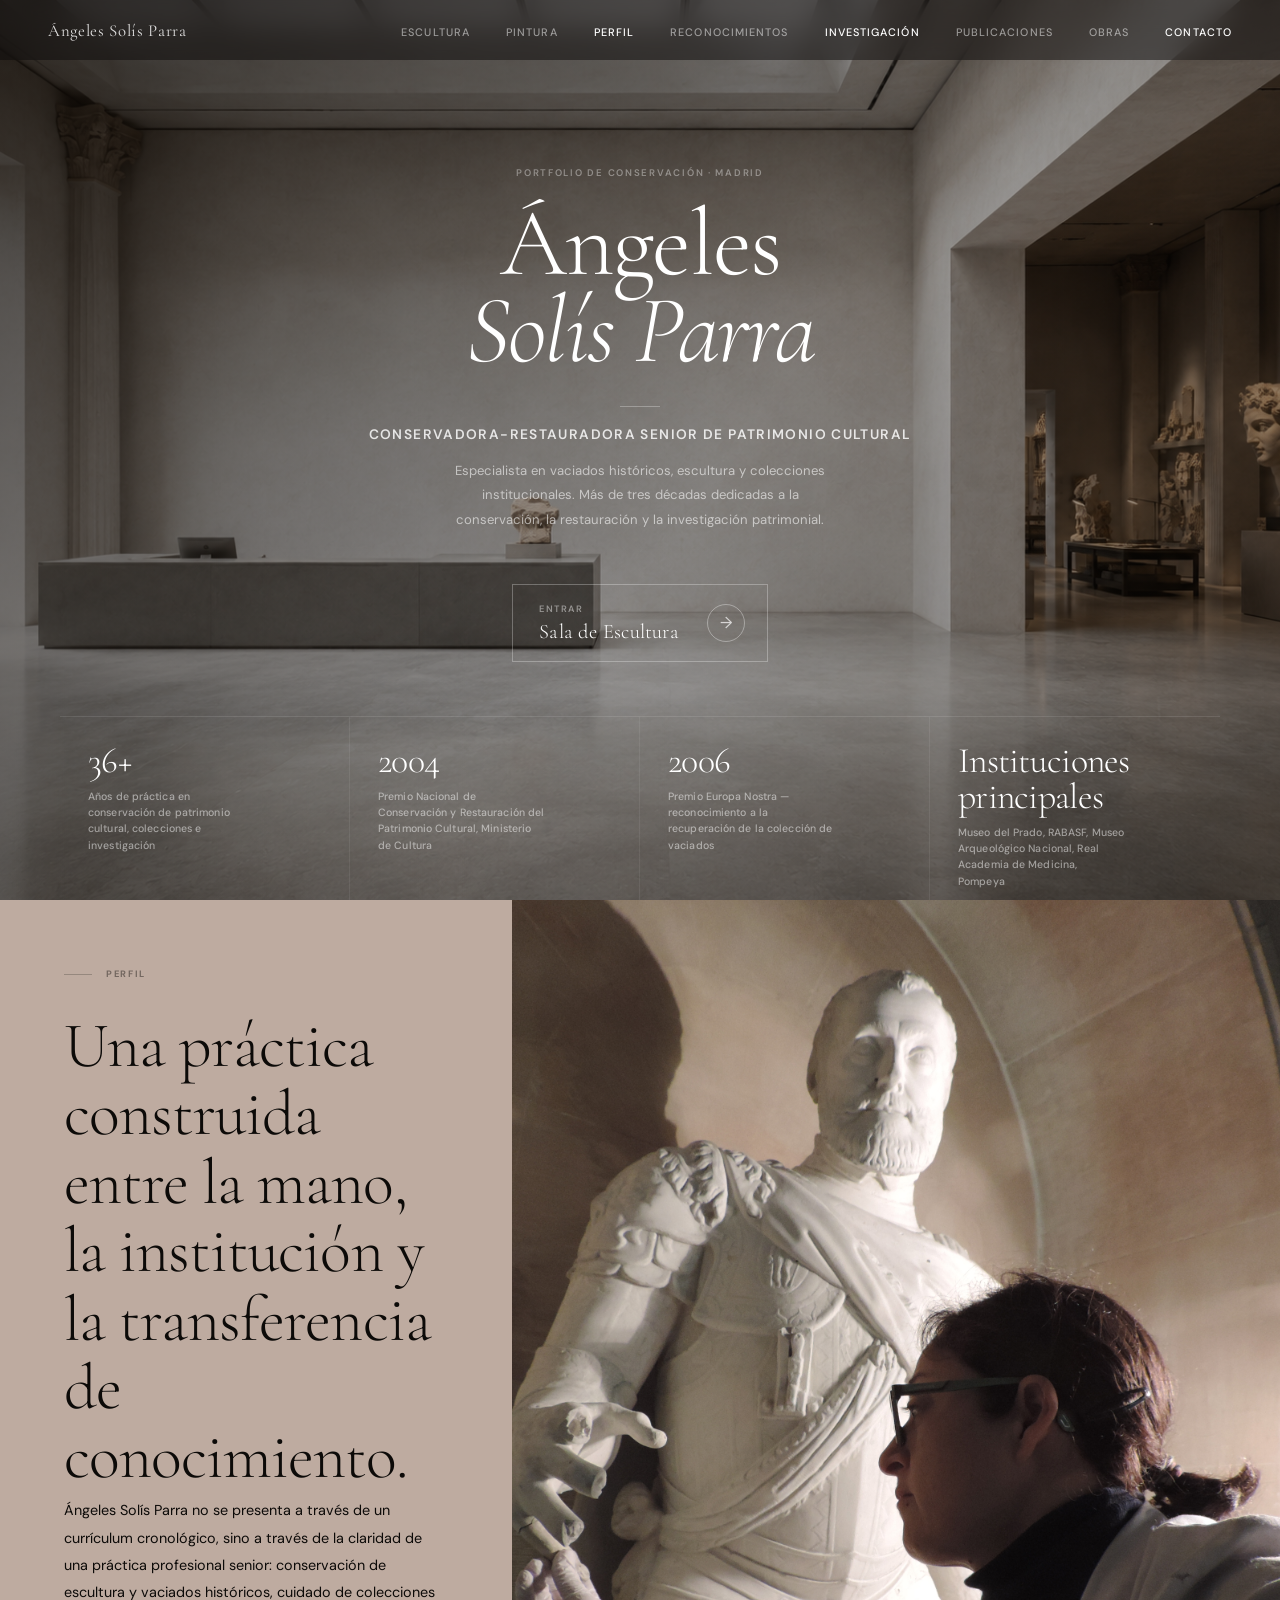
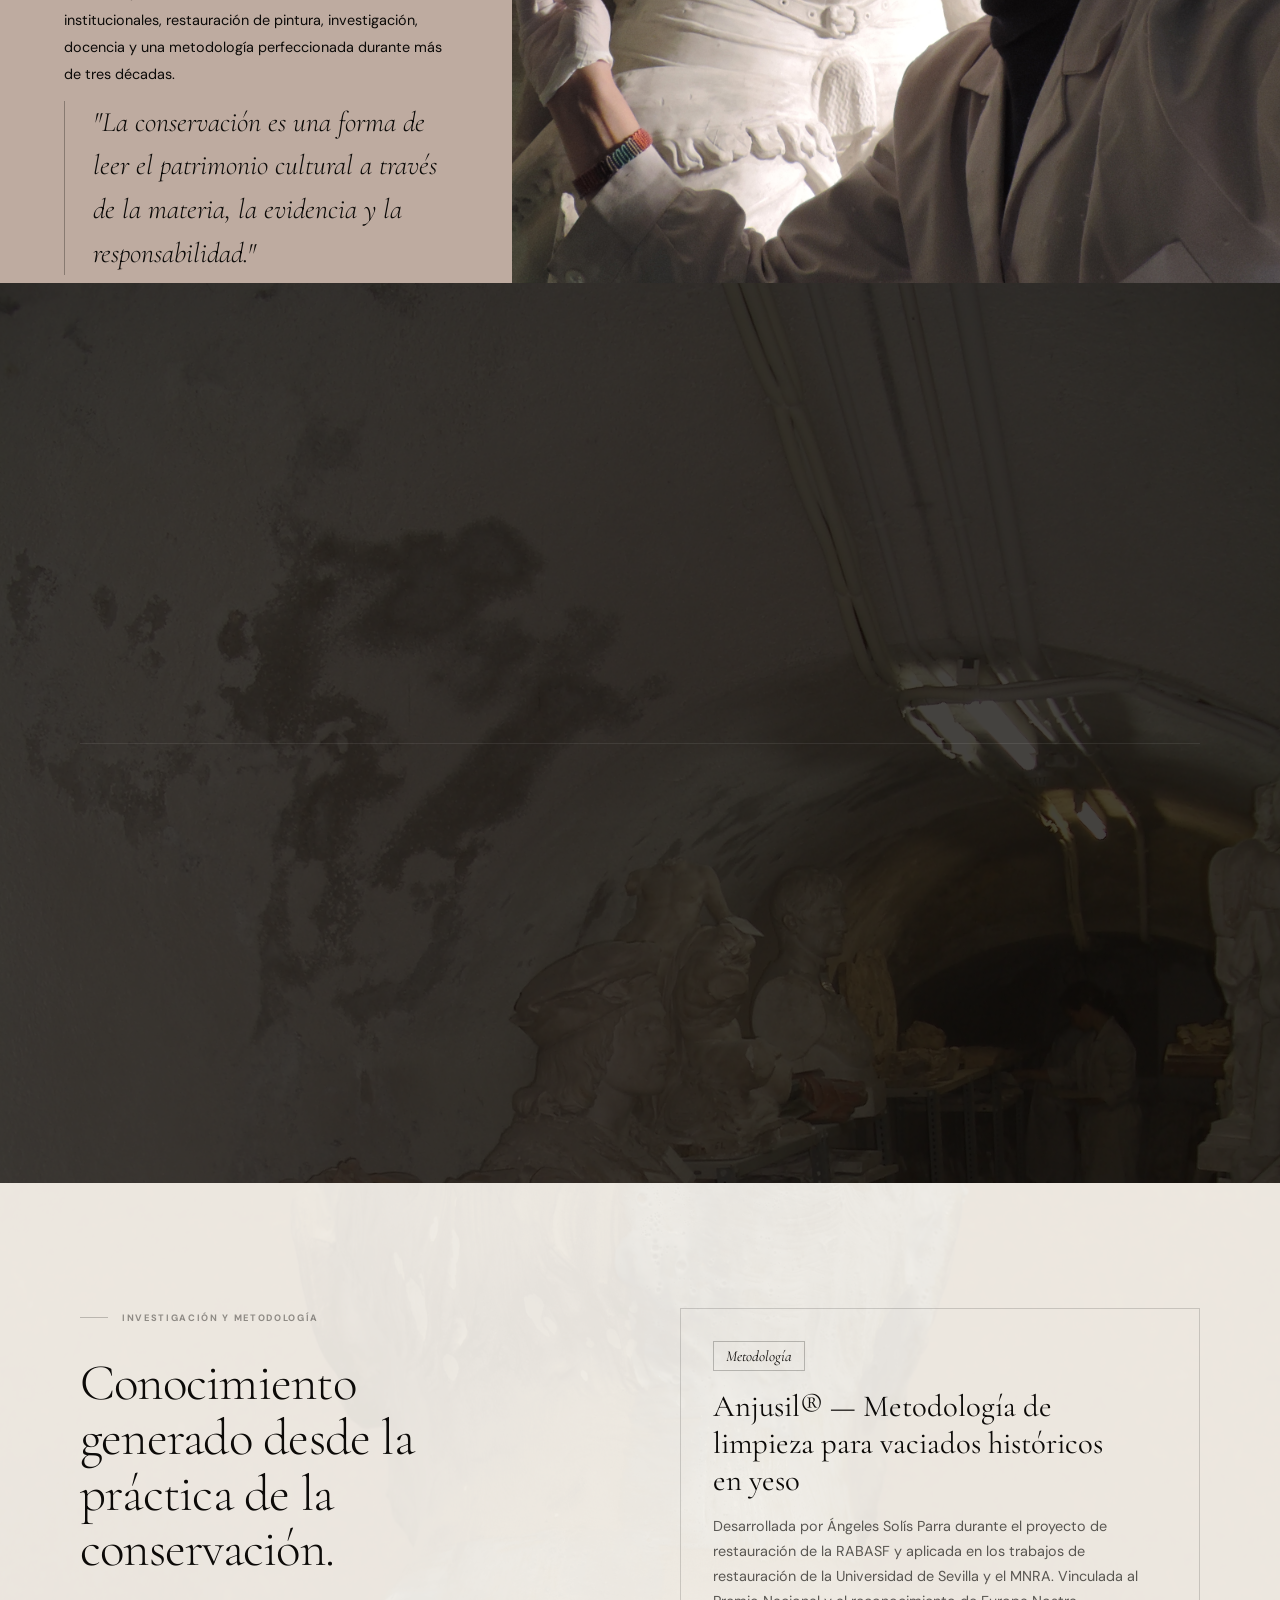
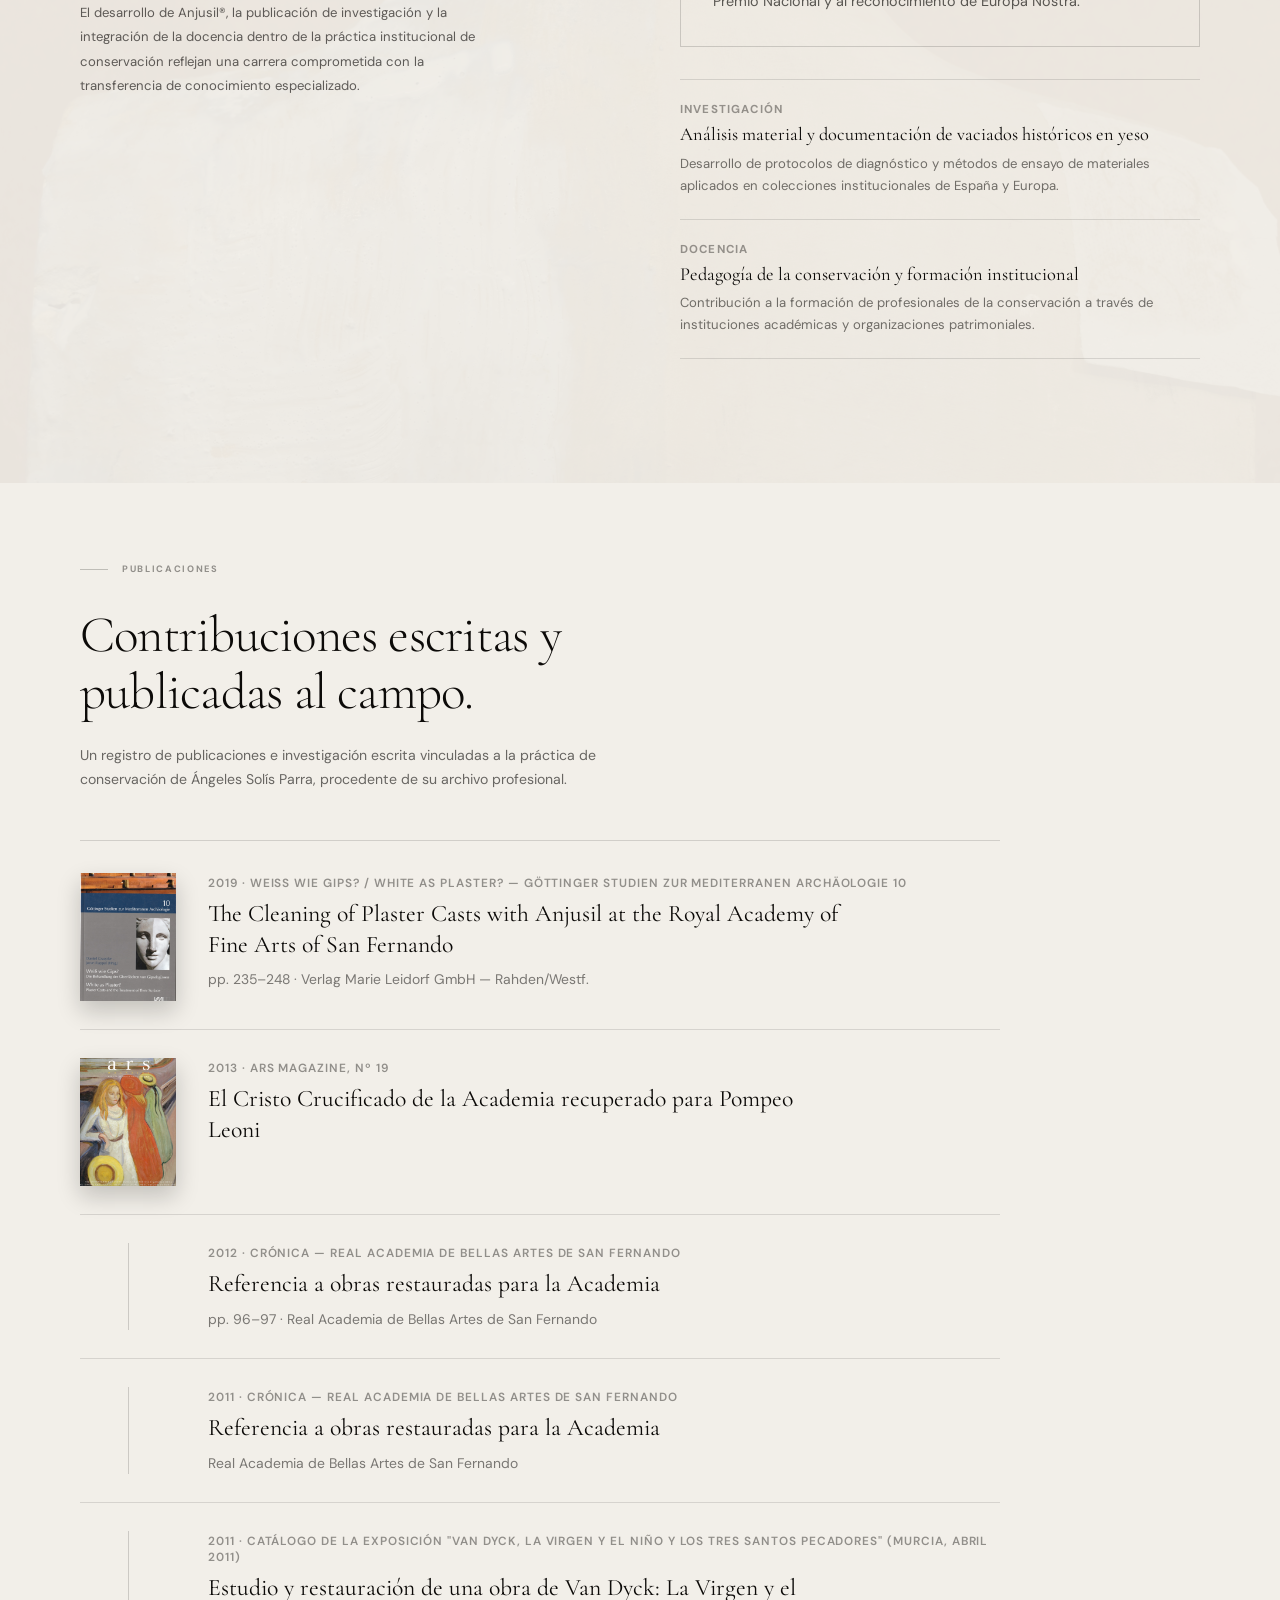
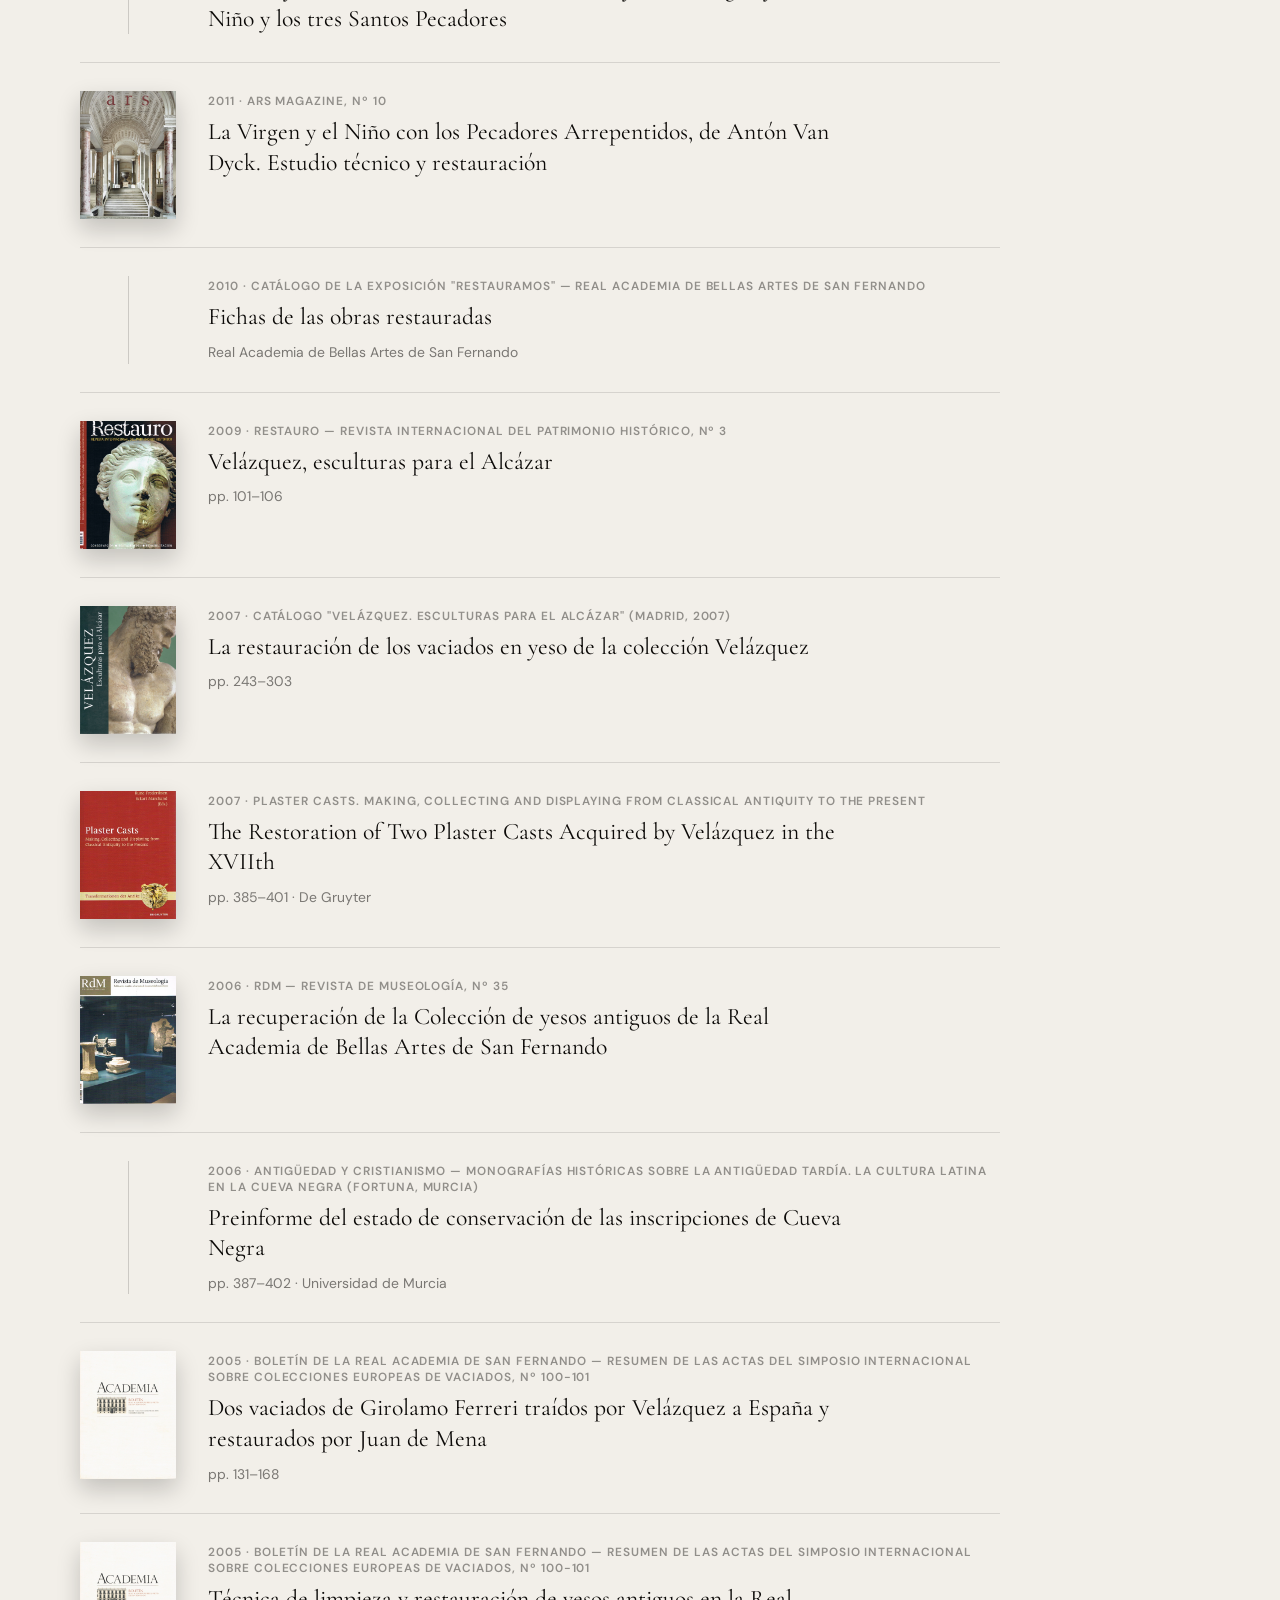
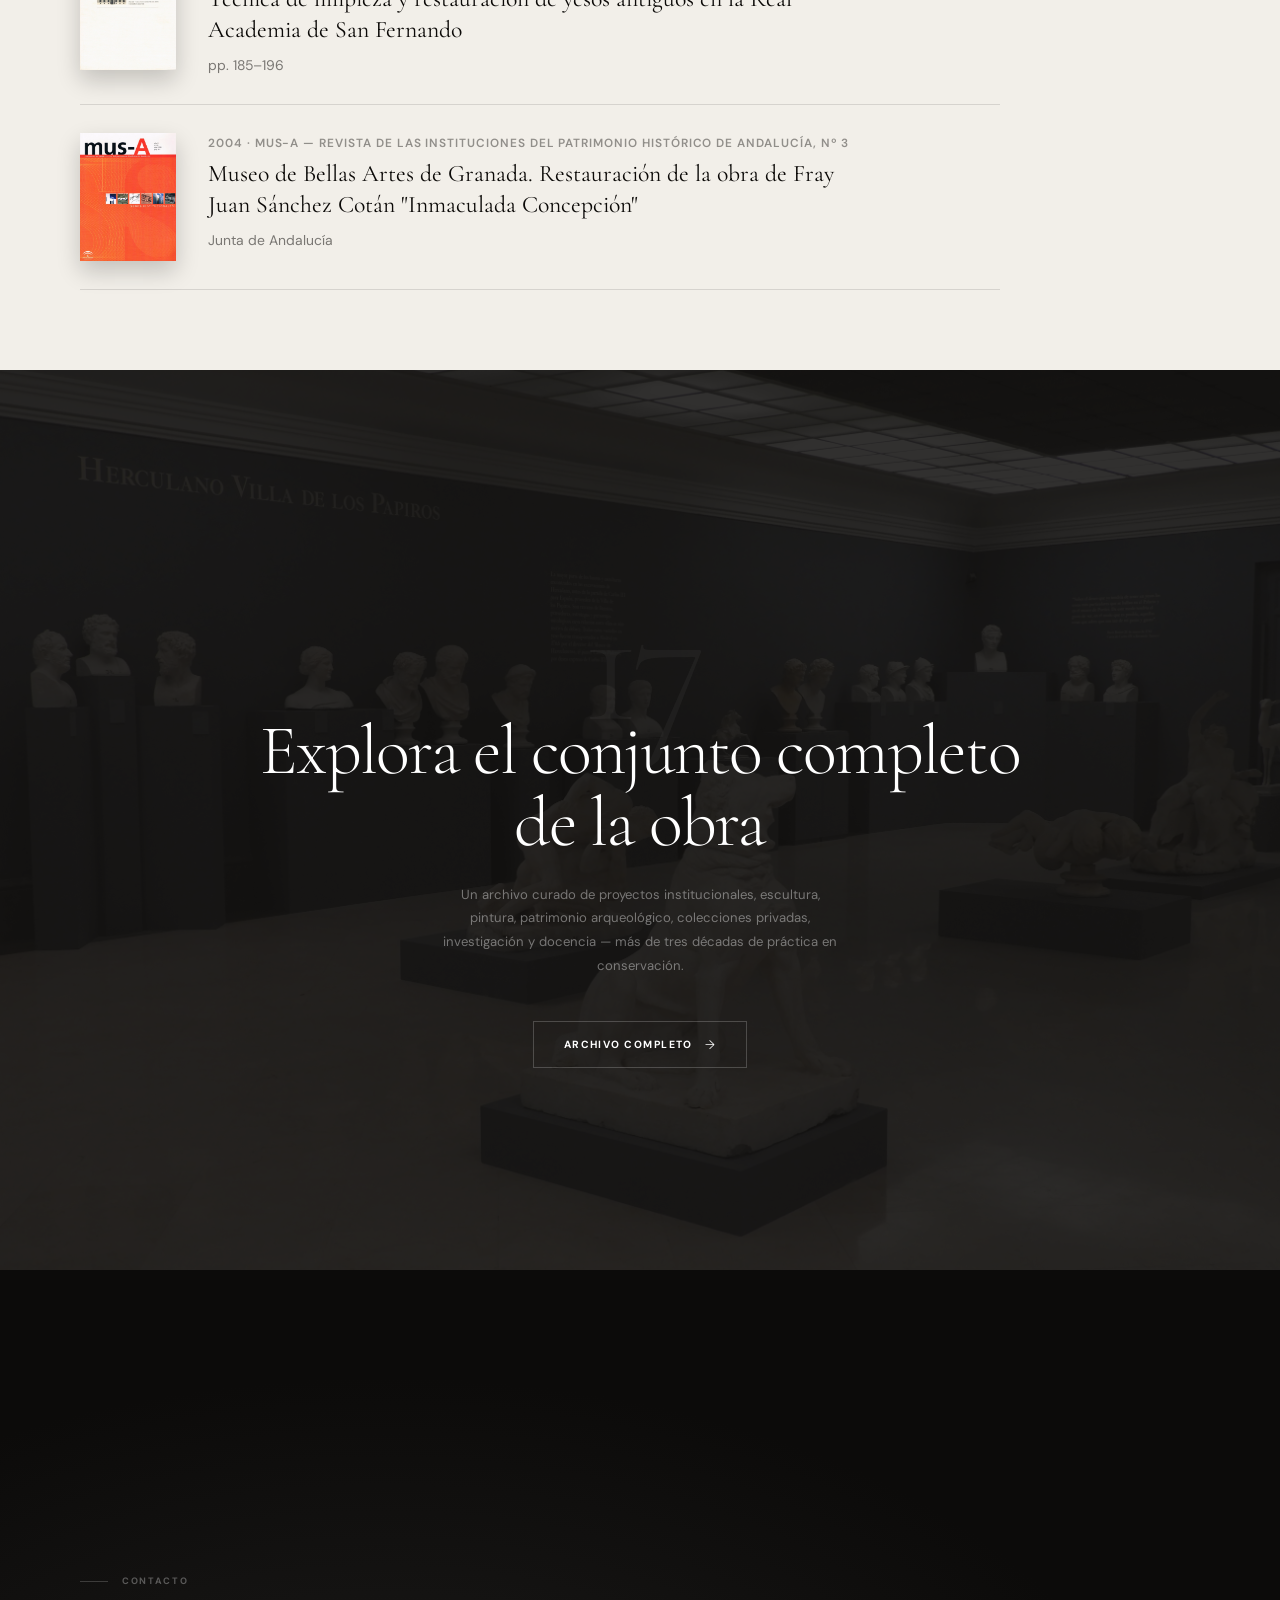
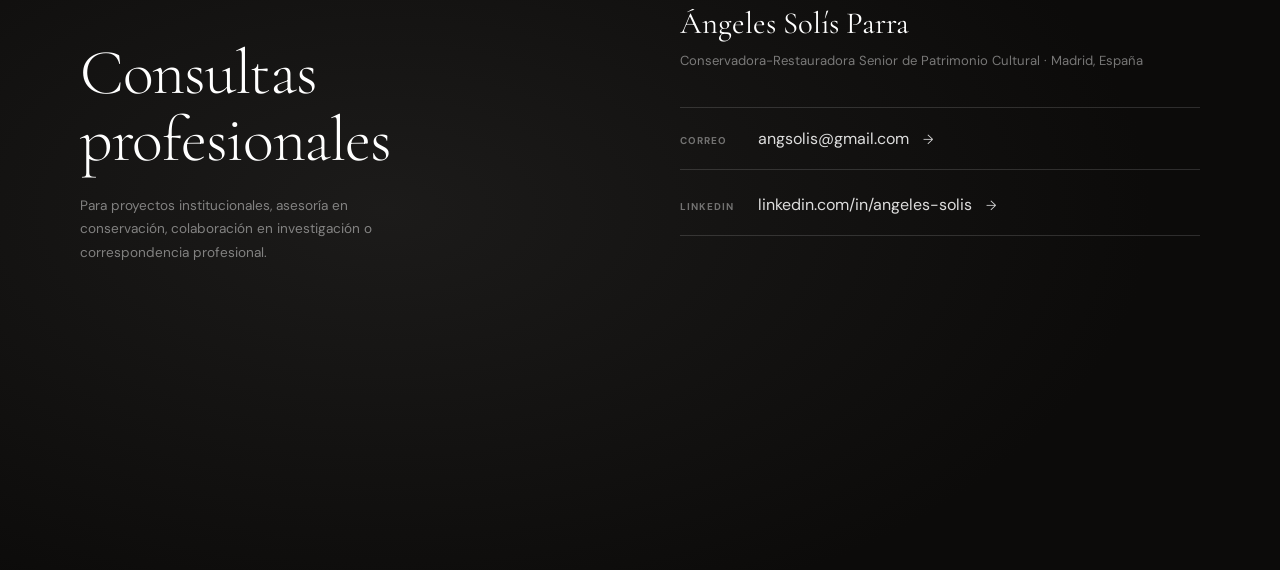
==== index.html @ bb041be0 "Normalize portfolio content to Spanish Translates all visible editorial and interface text to Spanis" ====
<!doctype html>
<html lang="es">
<head>
  <meta charset="utf-8">
  <meta name="viewport" content="width=device-width, initial-scale=1">
  <meta name="description" content="Ángeles Solís Parra — Conservadora-Restauradora Senior de Patrimonio Cultural. 36+ años, Premio Nacional 2004, Europa Nostra 2006, Anjusil®.">
  <title>Ángeles Solís Parra — Portfolio de Conservación</title>

  <link rel="preconnect" href="https://fonts.googleapis.com">
  <link rel="preconnect" href="https://fonts.gstatic.com" crossorigin>
  <link href="https://fonts.googleapis.com/css2?family=Cormorant+Garamond:ital,wght@0,300;0,400;0,500;1,300;1,400&family=DM+Sans:opsz,wght@9..40,300;9..40,400;9..40,500;9..40,600&display=swap" rel="stylesheet">

  <link rel="stylesheet" href="assets/css/style.css">
</head>
<body>

  <!-- ════════════════════════════════════════════
       NAVIGATION
  ════════════════════════════════════════════ -->
  <header class="site-nav" role="banner">
    <a class="site-nav__brand" href="#" data-room="rp-home">Ángeles Solís Parra</a>
    <nav aria-label="Navegación principal">
      <ul role="list">
        <li><a href="#" data-room="rp-vaciados">Escultura</a></li>
        <li><a href="#" data-room="rp-pintura">Pintura</a></li>
        <li><a href="#about">Perfil</a></li>
        <li><a href="#recognition">Reconocimientos</a></li>
        <li><a href="#research">Investigación</a></li>
        <li><a href="#publications">Publicaciones</a></li>
        <li><a href="complete-archive.html">Obras</a></li>
        <li><a href="#contact">Contacto</a></li>
      </ul>
    </nav>
  </header>


  <!-- ════════════════════════════════════════════
       ROOM STAGE
       Layers (back→front):
         #stage-bg     static image
         #stage-video  transition video
         #stage-dark   dark overlay post-transition
         .room-panel   content (one active at a time)
  ════════════════════════════════════════════ -->
  <div id="room-stage">

    <img id="stage-bg" src="assets/images/hall-hero.jpg" alt="" aria-hidden="true">
    <video id="stage-video" muted playsinline preload="none" aria-hidden="true"></video>
    <div id="stage-dark" aria-hidden="true"></div>


    <!-- ── HALL / HOME ──────────────────────────── -->
    <div class="room-panel is-active" id="rp-home"
         data-bg="assets/images/hall-hero.jpg">

      <div class="rp-overlay"></div>
      <div class="rp-content">

        <div class="home-upper">

          <div class="home-identity">
            <p class="home-eyebrow">Portfolio de Conservación · Madrid</p>
            <h1 class="home-name">
              <span>Ángeles</span>
              <em>Solís Parra</em>
            </h1>
            <div class="home-role-rule" aria-hidden="true"></div>
            <p class="home-role">Conservadora-Restauradora Senior de Patrimonio Cultural</p>
            <p class="home-desc">Especialista en vaciados históricos, escultura y colecciones institucionales. Más de tres décadas dedicadas a la conservación, la restauración y la investigación patrimonial.</p>
          </div>

          <div class="home-enter-wrap">
            <button class="room-nav room-nav--cta"
              data-to="rp-vaciados"
              data-video="assets/videos/hall-to-sculpture.mp4"
              data-reverse="false"
              aria-label="Entrar a la Sala de Escultura">
              <span class="room-nav__stack">
                <span class="room-nav__dest">Entrar</span>
                <span class="room-nav__name">Sala de Escultura</span>
              </span>
              <span class="room-nav__arrow">→</span>
            </button>
          </div>
        </div>

        <div class="home-stats">
          <div class="home-stat">
            <strong>36+</strong>
            <span>Años de práctica en conservación de patrimonio cultural, colecciones e investigación</span>
          </div>
          <div class="home-stat">
            <strong>2004</strong>
            <span>Premio Nacional de Conservación y Restauración del Patrimonio Cultural, Ministerio de Cultura</span>
          </div>
          <div class="home-stat">
            <strong>2006</strong>
            <span>Premio Europa Nostra — reconocimiento a la recuperación de la colección de vaciados</span>
          </div>
          <div class="home-stat">
            <strong>Instituciones principales</strong>
            <span>Museo del Prado, RABASF, Museo Arqueológico Nacional, Real Academia de Medicina, Pompeya</span>
          </div>
        </div>

      </div><!-- /.rp-content -->

      <!-- Enter nav button (bottom-right of home) -->
      <button class="room-nav room-nav--right"
        data-to="rp-vaciados"
        data-video="assets/videos/hall-to-sculpture.mp4"
        data-reverse="false"
        aria-label="Entrar a la Sala de Escultura">
        <span class="room-nav__dest">Entrar</span>
        <span class="room-nav__name">Escultura</span>
        <span class="room-nav__arrow">→</span>
      </button>
    </div>


    <!-- ── VACIADOS ──────────────────────────────── -->
    <div class="room-panel" id="rp-vaciados"
         data-bg="assets/images/sculpture-room.jpg">

      <div class="rp-overlay"></div>
      <div class="rp-content">

        <div class="room__layout">

          <div class="room__intro">
            <p class="room__eyebrow">Sala I</p>
            <h2 class="room__title">Escultura</h2>
            <p class="room__subtitle">Vaciados históricos, colecciones escultóricas y patrimonio institucional.</p>
            <p class="room__text">Un estudio de volumen, superficie y restauración: cómo los vaciados institucionales recuperan su presencia sin borrar las huellas del tiempo.</p>
          </div>

          <div class="room__projects">
            <a href="project-detail.html?id=vaciados-rabasf&from=vaciados" class="feature-card">
              <div class="feature-card__frame">
                <p class="feature-card__ghost" aria-hidden="true">2001–06</p>
                <div class="feature-card__img">
                  <img src="assets/images/proj-vaciados-rabasf-hero.jpg" alt="Colección de vaciados RABASF" loading="lazy">
                </div>
                <div class="feature-card__detail" aria-hidden="true">
                  <img src="assets/images/sculpture-plaster-detail-01.jpg" alt="" loading="lazy">
                </div>
              </div>
              <div class="feature-card__body">
                <span class="feature-card__meta">Escultura · 2001–2006</span>
                <h3>Real Academia de Bellas Artes de San Fernando</h3>
                <span class="feature-card__link">Más información</span>
              </div>
            </a>

            <div class="room__secondary">
              <a href="project-detail.html?id=museo-reproducciones-madrid&from=vaciados" class="project-card">
                <div class="project-card__img">
                  <img src="assets/images/proj-mnra-hero.jpg" alt="Museo de Reproducciones Artísticas" loading="lazy">
                </div>
                <div class="project-card__body">
                  <span class="project-card__meta">Institucional · 2009–2011</span>
                  <h3>Museo Nacional de Reproducciones Artísticas</h3>
                  <span class="project-card__link">Más información</span>
                </div>
              </a>
              <a href="project-detail.html?id=pompeya&from=vaciados" class="project-card">
                <div class="project-card__img">
                  <img src="assets/images/proj-pompeya-hero.jpg" alt="Pompeya" loading="lazy">
                </div>
                <div class="project-card__body">
                  <span class="project-card__meta">Arqueológico · 2005</span>
                  <h3>Pompeya</h3>
                  <span class="project-card__link">Más información</span>
                </div>
              </a>
              <a href="project-detail.html?id=museo-del-prado&from=vaciados" class="project-card">
                <div class="project-card__img">
                  <img src="assets/images/proj-prado-hero.jpg" alt="Museo del Prado" loading="lazy">
                </div>
                <div class="project-card__body">
                  <span class="project-card__meta">Escultura · 2003–2004</span>
                  <h3>Museo Nacional del Prado</h3>
                  <span class="project-card__link">Más información</span>
                </div>
              </a>
            </div>
          </div>

        </div><!-- /.room__layout -->

        <button class="room-nav room-nav--left"
          data-to="rp-home"
          data-video="assets/videos/hall-to-sculpture.mp4"
          data-reverse="true"
          aria-label="Volver al Hall del Museo">
          <span class="room-nav__arrow">←</span>
          <span class="room-nav__name">Hall del Museo</span>
          <span class="room-nav__dest">Volver a</span>
        </button>

        <button class="room-nav room-nav--right"
          data-to="rp-pintura"
          data-video="assets/videos/sculpture-to-painting.mp4"
          data-reverse="false"
          aria-label="Entrar a la Sala de Pintura">
          <span class="room-nav__dest">Entrar</span>
          <span class="room-nav__name">Sala de Pintura</span>
          <span class="room-nav__arrow">→</span>
        </button>

      </div><!-- /.rp-content -->
    </div>


    <!-- ── PINTURA ────────────────────────────────── -->
    <div class="room-panel" id="rp-pintura"
         data-bg="assets/images/painting-room.jpg">

      <div class="rp-overlay"></div>
      <div class="rp-content">

        <div class="room__layout">

          <div class="room__intro">
            <p class="room__eyebrow">Sala II</p>
            <h2 class="room__title">Pintura</h2>
            <p class="room__subtitle">Restauración de pintura, conservación mural y colecciones institucionales.</p>
            <p class="room__text">El cuidado de las superficies pictóricas a través del tiempo — de tablas renacentistas a conjuntos murales, de colecciones privadas a instituciones nacionales.</p>
          </div>

          <div class="room__projects">
            <a href="project-detail.html?id=pintura-rabasf&from=pintura" class="feature-card">
              <div class="feature-card__frame">
                <p class="feature-card__ghost" aria-hidden="true">2004–14</p>
                <div class="feature-card__img">
                  <img src="assets/images/proj-pintura-rabasf-hero.jpg" alt="Pintura RABASF" loading="lazy">
                </div>
                <div class="feature-card__detail" aria-hidden="true">
                  <img src="assets/images/painting-surface-detail-01.jpg" alt="" loading="lazy">
                </div>
              </div>
              <div class="feature-card__body">
                <span class="feature-card__meta">Pintura · 2004–2014</span>
                <h3>Real Academia de Bellas Artes de San Fernando</h3>
                <span class="feature-card__link">Más información</span>
              </div>
            </a>

            <div class="room__secondary">
              <a href="project-detail.html?id=museo-malaga&from=pintura" class="project-card">
                <div class="project-card__img">
                  <img src="assets/images/proj-malaga-hero.jpg" alt="Museo de Bellas Artes de Málaga" loading="lazy">
                </div>
                <div class="project-card__body">
                  <span class="project-card__meta">Pintura · 2010–2012</span>
                  <h3>Museo de Bellas Artes de Málaga</h3>
                  <span class="project-card__link">Más información</span>
                </div>
              </a>
              <a href="project-detail.html?id=catedral-zamora&from=pintura" class="project-card">
                <div class="project-card__img">
                  <img src="assets/images/proj-zamora-hero.jpg" alt="Catedral de Zamora" loading="lazy">
                </div>
                <div class="project-card__body">
                  <span class="project-card__meta">Mural · 2009</span>
                  <h3>Capilla del Cardenal, Catedral de Zamora</h3>
                  <span class="project-card__link">Más información</span>
                </div>
              </a>
              <a href="project-detail.html?id=museo-granada&from=pintura" class="project-card">
                <div class="project-card__img">
                  <img src="assets/images/proj-granada-hero.jpg" alt="Museo de Bellas Artes de Granada" loading="lazy">
                </div>
                <div class="project-card__body">
                  <span class="project-card__meta">Pintura · 2011–2014</span>
                  <h3>Museo de Bellas Artes de Granada</h3>
                  <span class="project-card__link">Más información</span>
                </div>
              </a>
            </div>
          </div>

        </div><!-- /.room__layout -->

        <button class="room-nav room-nav--left"
          data-to="rp-vaciados"
          data-video="assets/videos/sculpture-to-painting.mp4"
          data-reverse="true"
          aria-label="Volver a Escultura">
          <span class="room-nav__arrow">←</span>
          <span class="room-nav__name">Sala de Escultura</span>
          <span class="room-nav__dest">Volver a</span>
        </button>

        <a href="complete-archive.html" class="room-nav room-nav--right" aria-label="Ver el Archivo Completo">
          <span class="room-nav__dest">Ver</span>
          <span class="room-nav__name">Archivo Completo</span>
          <span class="room-nav__arrow">→</span>
        </a>

      </div><!-- /.rp-content -->
    </div>

  </div><!-- /#room-stage -->


  <!-- ════════════════════════════════════════════
       SCROLL SECTIONS
  ════════════════════════════════════════════ -->

  <!-- ABOUT -->
  <section id="about" class="scroll-section scroll-section--warm" aria-labelledby="about-heading">
    <div class="about__content">
      <p class="s-eyebrow" data-reveal="0">Perfil</p>
      <h2 class="about__heading" id="about-heading" data-reveal="1">Una práctica construida entre la mano, la institución y la transferencia de conocimiento.</h2>
      <p class="about__body" data-reveal="2">Ángeles Solís Parra no se presenta a través de un currículum cronológico, sino a través de la claridad de una práctica profesional senior: conservación de escultura y vaciados históricos, cuidado de colecciones institucionales, restauración de pintura, investigación, docencia y una metodología perfeccionada durante más de tres décadas.</p>
      <blockquote class="about__quote" data-reveal="3">
        "La conservación es una forma de leer el patrimonio cultural a través de la materia, la evidencia y la responsabilidad."
      </blockquote>
    </div>
    <div class="about__photo" aria-hidden="true">
      <img src="assets/images/proj-sevilla-hero.jpg" alt="Ángeles Solís Parra trabajando en un vaciado, Universidad de Sevilla">
    </div>
  </section>

  <!-- RECOGNITION -->
  <section id="recognition" class="scroll-section scroll-section--black" aria-labelledby="recognition-heading">
    <div class="recognition__content">
      <p class="s-eyebrow" data-reveal="0">Reconocimientos</p>
      <h2 class="recognition__heading" id="recognition-heading" data-reveal="1">El reconocimiento institucional como evidencia de la práctica.</h2>
      <div class="recognition__grid">
        <div class="recognition__item recognition__item--emphasis" data-reveal="1">
          <p class="recognition__year-ghost">2004</p>
          <p class="recognition__award">Premio Nacional de Conservación y Restauración del Patrimonio Cultural</p>
          <p class="recognition__inst">Ministerio de Cultura · España</p>
        </div>
        <div class="recognition__item recognition__item--emphasis" data-reveal="2">
          <p class="recognition__year-ghost">2006</p>
          <p class="recognition__award">Premio Europa Nostra</p>
          <p class="recognition__inst">Europa Nostra / Comisión Europea</p>
        </div>
        <div class="recognition__item recognition__item--emphasis" data-reveal="3">
          <p class="recognition__year-ghost">Prado</p>
          <p class="recognition__award">Beca de la Fundación Botín en el Museo Nacional del Prado</p>
          <p class="recognition__inst">Museo Nacional del Prado · Madrid</p>
        </div>
        <div class="recognition__item" data-reveal="4">
          <p class="recognition__year-ghost">Anjusil®</p>
          <p class="recognition__award">Metodología de conservación propia para vaciados históricos en yeso</p>
          <p class="recognition__inst">Investigación independiente · RABASF</p>
        </div>
      </div>
    </div>
  </section>

  <!-- RESEARCH / METHODOLOGY -->
  <section id="research" class="scroll-section scroll-section--charcoal" aria-labelledby="research-heading">
    <div class="research__content">
      <div class="research__left">
        <p class="s-eyebrow" data-reveal="0">Investigación y Metodología</p>
        <h2 class="research__heading" id="research-heading" data-reveal="1">Conocimiento generado desde la práctica de la conservación.</h2>
        <p class="research__body" data-reveal="2">El desarrollo de Anjusil®, la publicación de investigación y la integración de la docencia dentro de la práctica institucional de conservación reflejan una carrera comprometida con la transferencia de conocimiento especializado.</p>
      </div>
      <div class="research__items" data-reveal="2">
        <div class="research__feature">
          <span class="research__feature-label">Metodología</span>
          <p class="research__feature-title">Anjusil® — Metodología de limpieza para vaciados históricos en yeso</p>
          <p class="research__feature-desc">Desarrollada por Ángeles Solís Parra durante el proyecto de restauración de la RABASF y aplicada en los trabajos de restauración de la Universidad de Sevilla y el MNRA. Vinculada al Premio Nacional y al reconocimiento de Europa Nostra.</p>
        </div>
        <div class="research__secondary">
          <div class="research__item">
            <span class="research__item-label">Investigación</span>
            <p class="research__item-title">Análisis material y documentación de vaciados históricos en yeso</p>
            <p class="research__item-desc">Desarrollo de protocolos de diagnóstico y métodos de ensayo de materiales aplicados en colecciones institucionales de España y Europa.</p>
          </div>
          <div class="research__item">
            <span class="research__item-label">Docencia</span>
            <p class="research__item-title">Pedagogía de la conservación y formación institucional</p>
            <p class="research__item-desc">Contribución a la formación de profesionales de la conservación a través de instituciones académicas y organizaciones patrimoniales.</p>
          </div>
        </div>
      </div>
    </div>
  </section>

  <!-- PUBLICATIONS -->
  <section id="publications" class="scroll-section scroll-section--warm" aria-labelledby="publications-heading">
    <div class="publications__content">
      <p class="s-eyebrow" data-reveal="0">Publicaciones</p>
      <h2 class="publications__heading" id="publications-heading" data-reveal="1">Contribuciones escritas y publicadas al campo.</h2>
      <p class="publications__body" data-reveal="2">Un registro de publicaciones e investigación escrita vinculadas a la práctica de conservación de Ángeles Solís Parra, procedente de su archivo profesional.</p>
      <div class="publications__list" id="publications-list" data-reveal="2">
        <div class="publications__item publications__item--pending">
          <p class="publications__item-note">Listado de publicaciones pendiente de confirmar con Ángeles Solís Parra.</p>
        </div>
      </div>
    </div>
  </section>

  <!-- ARCHIVE CTA -->
  <section id="archive" class="scroll-section scroll-section--darker" aria-labelledby="archive-cta-heading">
    <div class="archive__content">
      <p class="archive__ghost-num" aria-hidden="true">17</p>
      <h2 class="archive__heading" id="archive-cta-heading" data-reveal="1">Explora el conjunto completo de la obra</h2>
      <p class="archive__body" data-reveal="2">Un archivo curado de proyectos institucionales, escultura, pintura, patrimonio arqueológico, colecciones privadas, investigación y docencia — más de tres décadas de práctica en conservación.</p>
      <a href="complete-archive.html" class="btn-primary" data-reveal="3">
        Archivo Completo <span class="btn-arrow">→</span>
      </a>
    </div>
  </section>

  <!-- CONTACT -->
  <section id="contact" class="scroll-section scroll-section--warm" aria-labelledby="contact-heading">
    <div class="contact__content">
      <div class="contact__left">
        <p class="s-eyebrow" data-reveal="0">Contacto</p>
        <h2 class="contact__heading" id="contact-heading" data-reveal="1">Consultas profesionales</h2>
        <p class="contact__sub" data-reveal="2">Para proyectos institucionales, asesoría en conservación, colaboración en investigación o correspondencia profesional.</p>
      </div>
      <div class="contact__right">
        <div class="contact__identity" data-reveal="2">
          <p class="contact__name">Ángeles Solís Parra</p>
          <p class="contact__role">Conservadora-Restauradora Senior de Patrimonio Cultural · Madrid, España</p>
        </div>
        <div class="contact__links" data-reveal="3">
          <a href="mailto:angsolis@gmail.com" class="contact__link">
            <span class="contact__link-label">Correo</span>
            angsolis@gmail.com <span class="btn-arrow">→</span>
          </a>
          <a href="https://linkedin.com/in/angeles-solis" class="contact__link">
            <span class="contact__link-label">LinkedIn</span>
            linkedin.com/in/angeles-solis <span class="btn-arrow">→</span>
          </a>
        </div>
      </div>
    </div>
  </section>


  <script src="assets/js/transitions.js?v=2"></script>
  <script src="assets/js/main.js?v=2"></script>
  <script src="assets/js/micro.js?v=2"></script>
  <script src="assets/js/publications.js?v=1"></script>
  <script>
    // Restore room panel when returning from a project detail page (?room=vaciados|pintura)
    const roomParam = new URLSearchParams(location.search).get('room');
    if (roomParam) {
      const panelId = roomParam === 'vaciados' ? 'rp-vaciados' : roomParam === 'pintura' ? 'rp-pintura' : null;
      if (panelId) {
        const target = document.getElementById(panelId);
        const current = document.querySelector('.room-panel.is-active');
        if (target && current && current !== target) {
          current.classList.remove('is-active');
          if (target.dataset.bg) document.getElementById('stage-bg').src = target.dataset.bg;
          target.classList.add('is-active');
        }
        // Clean the URL without reloading
        history.replaceState(null, '', location.pathname);
      }
    }
  </script>
</body>
</html>
---- assets/css/style.css ----
/* ══════════════════════════════════════════════════
   ÁNGELES SOLÍS PARRA — CONSERVATION PORTFOLIO
   Direction: cultural institution · editorial museum
   Cormorant Garamond (display serif) + DM Sans (UI)
   ══════════════════════════════════════════════════ */

/* ── TOKENS ──────────────────────────────────────── */
:root {
  --ink:        #0C0A08;
  --charcoal:   #1C1610;
  --stone:      #322C22;
  --warm-mid:   #6A6460;
  --ash:        #B0A89F;
  --ivory:      #F2EFE9;
  --paper:      #F8F7F4;
  --white:      #FFFFFF;

  --f-serif:    'Cormorant Garamond', Georgia, 'Times New Roman', serif;
  --f-sans:     'DM Sans', system-ui, sans-serif;

  --nav-h:      60px;
  --easing:     cubic-bezier(0.4, 0, 0.2, 1);
  --ease-out:   cubic-bezier(0.0, 0, 0.2, 1);
  --ease-in:    cubic-bezier(0.4, 0, 1, 1);
}

/* ── RESET ───────────────────────────────────────── */
*, *::before, *::after { box-sizing: border-box; margin: 0; padding: 0; }
[hidden] { display: none !important; }
html { scroll-behavior: smooth; }
body {
  font-family: var(--f-sans);
  background: var(--ink);
  color: var(--white);
  overflow-x: hidden;
  -webkit-font-smoothing: antialiased;
  -moz-osx-font-smoothing: grayscale;
}
img { display: block; max-width: 100%; }
ul  { list-style: none; }
a   { color: inherit; text-decoration: none; }
button { cursor: pointer; border: none; background: none; font-family: var(--f-sans); color: inherit; }


/* ══════════════════════════════════════════════════
   NAVIGATION
   Brand on left · links on right · sits over rooms
   ══════════════════════════════════════════════════ */

.site-nav {
  position: fixed;
  top: 0; left: 0; right: 0;
  z-index: 100;
  height: var(--nav-h);
  display: flex;
  align-items: center;
  justify-content: space-between;
  padding: 0 48px;
  /* Constant frosted scrim — legible over dark room photography
     AND light editorial sections alike, unlike a fade-to-transparent
     gradient that assumes a dark backdrop. */
  background: rgba(10,9,8,0.5);
  backdrop-filter: blur(14px);
  -webkit-backdrop-filter: blur(14px);
}

.site-nav__brand {
  font-family: var(--f-serif);
  font-size: 1.05rem;
  font-weight: 400;
  letter-spacing: 0.04em;
  color: var(--white);
  opacity: 0.85;
  white-space: nowrap;
  flex-shrink: 0;
  transition: opacity 0.2s;
}

.site-nav__brand:hover { opacity: 1; }

.site-nav nav ul {
  display: flex;
  gap: 36px;
  align-items: center;
}

.site-nav nav a {
  font-family: var(--f-sans);
  font-size: 0.68rem;
  font-weight: 500;
  letter-spacing: 0.1em;
  text-transform: uppercase;
  color: var(--white);
  opacity: 0.5;
  transition: opacity 0.2s;
  cursor: pointer;
  position: relative;
}

.site-nav nav a::after {
  content: '';
  position: absolute;
  bottom: -3px;
  left: 0; right: 0;
  height: 1px;
  background: var(--white);
  transform: scaleX(0);
  transform-origin: left;
  transition: transform 0.25s var(--easing);
}

.site-nav nav a:hover,
.site-nav nav a.is-active { opacity: 1; }

.site-nav nav a.is-active::after { transform: scaleX(1); }


/* ══════════════════════════════════════════════════
   ROOM STAGE — stage architecture (unchanged for JS)
   ══════════════════════════════════════════════════ */

#room-stage {
  position: relative;
  height: 100svh;
  overflow: hidden;
  background: var(--ink);
}

#stage-bg {
  position: absolute;
  inset: 0;
  width: 100%; height: 100%;
  object-fit: cover;
  object-position: center;
  z-index: 0;
  transition: opacity 0.4s var(--easing);
}

#stage-video {
  position: absolute;
  inset: 0;
  width: 100%; height: 100%;
  object-fit: cover;
  z-index: 1;
  opacity: 0;
  transition: opacity 0.35s var(--easing);
}

#stage-dark {
  position: absolute;
  inset: 0;
  background: rgba(12, 11, 10, 0.65);
  z-index: 2;
  opacity: 0;
  transition: opacity 0.45s var(--easing);
  pointer-events: none;
}

.room-panel {
  position: absolute;
  inset: 0;
  z-index: 3;
  opacity: 0;
  pointer-events: none;
  transition: opacity 0.55s var(--easing);
}

.room-panel.is-active {
  opacity: 1;
  pointer-events: auto;
}

.rp-overlay {
  position: absolute;
  inset: 0;
  z-index: 0;
  pointer-events: none;
}

.rp-content {
  position: absolute;
  inset: 0;
  z-index: 1;
  display: flex;
  flex-direction: column;
}

/* Progressive reveal on room switch: content settles in a
   beat after the panel itself fades in, staggered by zone. */
.home-identity, .home-enter-wrap, .home-stats,
.room__intro, .feature-card, .room__secondary {
  opacity: 0;
  transform: translateY(16px);
  transition: opacity 0.6s var(--ease-out), transform 0.6s var(--ease-out);
}

.room-panel.is-active .home-identity  { opacity: 1; transform: none; transition-delay: 0.15s; }
.room-panel.is-active .home-enter-wrap { opacity: 1; transform: none; transition-delay: 0.26s; }
.room-panel.is-active .home-stats     { opacity: 1; transform: none; transition-delay: 0.34s; }

.room-panel.is-active .room__intro     { opacity: 1; transform: none; transition-delay: 0.15s; }
.room-panel.is-active .feature-card    { opacity: 1; transform: none; transition-delay: 0.26s; }
.room-panel.is-active .room__secondary { opacity: 1; transform: none; transition-delay: 0.36s; }


/* ══════════════════════════════════════════════════
   HOME ROOM
   Composition: serif name + role + desc upper-left
   Stats strip at bottom · Enter button lower-right
   ══════════════════════════════════════════════════ */

#rp-home .rp-overlay {
  background: linear-gradient(
    125deg,
    rgba(18,13,8,0.76) 0%,
    rgba(16,11,7,0.32) 55%,
    rgba(18,13,8,0.48) 100%
  );
}

#rp-home .rp-content {
  padding: calc(var(--nav-h) + 52px) 60px 0;
  display: flex;
  flex-direction: column;
}

.home-upper {
  flex: 1;
  display: flex;
  flex-direction: column;
  align-items: center;
  justify-content: center;
}

.home-identity {
  display: flex;
  flex-direction: column;
  align-items: center;
  text-align: center;
  gap: 0;
}

.home-eyebrow {
  font-family: var(--f-sans);
  font-size: 0.6rem;
  font-weight: 600;
  letter-spacing: 0.18em;
  text-transform: uppercase;
  color: rgba(255,255,255,0.38);
  margin-bottom: 22px;
}

.home-name {
  font-family: var(--f-serif);
  font-size: clamp(4rem, 7.5vw, 10rem);
  font-weight: 300;
  line-height: 0.9;
  letter-spacing: -0.02em;
  color: var(--white);
  margin-bottom: 28px;
  display: flex;
  flex-direction: column;
}

.home-name span { font-weight: 300; }
.home-name em   { font-style: italic; font-weight: 300; }

.home-role-rule {
  width: 40px;
  height: 1px;
  background: rgba(255,255,255,0.28);
  margin: 4px 0 18px;
}

.home-role {
  font-family: var(--f-sans);
  font-size: 0.86rem;
  font-weight: 600;
  letter-spacing: 0.1em;
  text-transform: uppercase;
  color: rgba(255,255,255,0.82);
  margin-bottom: 16px;
}

.home-desc {
  font-family: var(--f-sans);
  font-size: 0.82rem;
  line-height: 1.85;
  color: rgba(255,255,255,0.58);
  max-width: 42ch;
  text-align: center;
}

/* Enter button — centred below identity block, inline flow */
.home-enter-wrap {
  display: flex;
  justify-content: center;
  margin-top: 52px;
}

/* Hide the duplicate absolutely-positioned room-nav on home */
#rp-home > .room-nav--right { display: none; }

/* ── Hall CTA — museum wayfinding placard ───────────
   Bordered sign, not a generic pill button: sharp
   corners, arrow-in-circle, brightens on hover.
   ──────────────────────────────────────────────────── */
.room-nav.room-nav--cta {
  flex-direction: row;
  align-items: center;
  gap: 28px;
  padding: 18px 22px 18px 26px;
  border: 1px solid rgba(255,255,255,0.28);
  transition: border-color 0.3s var(--easing), background 0.3s var(--easing);
}

.room-nav--cta:hover {
  border-color: rgba(255,255,255,0.7);
  background: rgba(255,255,255,0.04);
}

.room-nav--cta .room-nav__stack {
  display: flex;
  flex-direction: column;
  gap: 6px;
}

.room-nav--cta .room-nav__dest {
  color: rgba(255,255,255,0.45);
}

.room-nav--cta .room-nav__name {
  font-size: clamp(1.15rem, 1.6vw, 1.5rem);
}

.room-nav--cta .room-nav__arrow {
  flex-shrink: 0;
  width: 38px;
  height: 38px;
  border-radius: 50%;
  border: 1px solid rgba(255,255,255,0.35);
  display: flex;
  align-items: center;
  justify-content: center;
  font-size: 1rem;
  color: rgba(255,255,255,0.7);
  transition: transform 0.3s var(--easing), background 0.3s var(--easing), border-color 0.3s var(--easing);
}

.room-nav--cta:hover .room-nav__arrow {
  transform: translateX(4px);
  background: rgba(255,255,255,0.1);
  border-color: rgba(255,255,255,0.7);
  color: var(--white);
}

/* Stats strip */
.home-stats {
  border-top: 1px solid rgba(255,255,255,0.1);
  display: grid;
  grid-template-columns: repeat(4, 1fr);
}

.home-stat {
  padding: 26px 28px 10px;
  border-right: 1px solid rgba(255,255,255,0.07);
  display: flex;
  flex-direction: column;
  gap: 10px;
}

.home-stat:last-child { border-right: none; }

.home-stat strong {
  font-family: var(--f-serif);
  font-size: clamp(1.7rem, 2.8vw, 2.7rem);
  font-weight: 300;
  letter-spacing: -0.02em;
  color: var(--white);
  line-height: 1;
}

.home-stat span {
  font-family: var(--f-sans);
  font-size: 0.66rem;
  font-weight: 500;
  letter-spacing: 0.01em;
  line-height: 1.55;
  color: rgba(255,255,255,0.5);
  max-width: 24ch;
}


/* ══════════════════════════════════════════════════
   ROOM NAV BUTTONS
   Architectural · text-based · minimal
   ══════════════════════════════════════════════════ */

.room-nav {
  position: absolute;
  bottom: 52px;
  z-index: 4;
  display: flex;
  flex-direction: column;
  gap: 7px;
  background: none;
  border: none;
  cursor: pointer;
  padding: 0;
  text-align: left;
}

.room-nav--right {
  right: 60px;
  align-items: flex-end;
  text-align: right;
}

.room-nav--left {
  left: 60px;
  align-items: flex-start;
}

/* home enter-wrap button was static (now hidden) */
.home-enter-wrap .room-nav {
  position: static;
}

.room-nav__dest {
  font-family: var(--f-sans);
  font-size: 0.58rem;
  font-weight: 600;
  letter-spacing: 0.16em;
  text-transform: uppercase;
  color: rgba(255,255,255,0.3);
  transition: color 0.25s;
}

.room-nav__name {
  font-family: var(--f-serif);
  font-size: clamp(1.5rem, 2.2vw, 2.4rem);
  font-weight: 300;
  letter-spacing: 0.01em;
  color: var(--white);
  line-height: 1.05;
  transition: letter-spacing 0.35s var(--easing);
}

.room-nav__arrow {
  font-family: var(--f-sans);
  font-size: 0.85rem;
  color: rgba(255,255,255,0.4);
  transition: transform 0.3s var(--easing), color 0.25s;
}

.room-nav--right .room-nav__arrow { align-self: flex-end; }

.room-nav:hover .room-nav__dest { color: rgba(255,255,255,0.6); }
.room-nav:hover .room-nav__name { letter-spacing: 0.04em; }
.room-nav:hover .room-nav__arrow { color: var(--white); }
.room-nav--right:hover .room-nav__arrow { transform: translateX(6px); }
.room-nav--left:hover  .room-nav__arrow { transform: translateX(-6px); }


/* ══════════════════════════════════════════════════
   VACIADOS + PINTURA ROOMS
   Three-zone layout: room-nav top · content centred
   ══════════════════════════════════════════════════ */

/* Diagonal overlay: dark left (intro text) → graduated right
   (projects sit closer to the photo; a soft floor of darkness
   plus per-element text-shadow carries legibility instead of
   one opaque panel over the whole image). */
#rp-vaciados .rp-overlay,
#rp-pintura  .rp-overlay {
  background: linear-gradient(
    108deg,
    rgba(12,11,10,0.86) 0%,
    rgba(12,11,10,0.68) 28%,
    rgba(12,11,10,0.46) 55%,
    rgba(12,11,10,0.40) 100%
  );
}

/* Room nav: move to TOP, clearing site nav bar */
#rp-vaciados .room-nav,
#rp-pintura  .room-nav {
  bottom: auto;
  top: calc(var(--nav-h) + 22px);
}

/* Scale down nav name in rooms so it doesn't dominate */
#rp-vaciados .room-nav .room-nav__name,
#rp-pintura  .room-nav .room-nav__name {
  font-size: clamp(1rem, 1.4vw, 1.5rem);
}

.room__layout { display: contents; }

/* Content grid: centred vertically, padded below top-nav zone */
#rp-vaciados .rp-content,
#rp-pintura  .rp-content {
  display: grid;
  grid-template-columns: 38% 1fr;
  column-gap: 60px;
  align-items: center;
  padding: calc(var(--nav-h) + 100px) 72px 60px 60px;
  flex-direction: unset;
  justify-content: unset;
}

.room__intro {
  display: flex;
  flex-direction: column;
  gap: 16px;
  padding-bottom: 4px;
}

.room__eyebrow {
  font-family: var(--f-sans);
  font-size: 0.58rem;
  font-weight: 600;
  letter-spacing: 0.18em;
  text-transform: uppercase;
  color: rgba(255,255,255,0.3);
  display: flex;
  align-items: center;
  gap: 12px;
}

.room__eyebrow::before {
  content: '';
  display: inline-block;
  width: 24px;
  height: 1px;
  background: rgba(255,255,255,0.2);
  flex-shrink: 0;
}

.room__title {
  font-family: var(--f-serif);
  font-size: clamp(4.5rem, 7.5vw, 10rem);
  font-weight: 300;
  line-height: 0.88;
  letter-spacing: -0.025em;
  color: var(--white);
}

.room__subtitle {
  font-family: var(--f-sans);
  font-size: 0.95rem;
  font-weight: 400;
  line-height: 1.6;
  color: rgba(255,255,255,0.8);
  max-width: 32ch;
}

.room__text {
  font-family: var(--f-sans);
  font-size: 0.85rem;
  line-height: 1.75;
  color: rgba(255,255,255,0.63);
  max-width: 36ch;
}


/* ══════════════════════════════════════════════════
   PROJECT CARDS — in rooms (dark, image-first)
   ══════════════════════════════════════════════════ */

.room__projects {
  display: flex;
  flex-direction: column;
  border-top: 1px solid rgba(255,255,255,0.10);
}

.project-card {
  display: flex;
  flex-direction: column;
  background: rgba(18, 16, 14, 0.94);
  color: var(--white);
  text-decoration: none;
  border: 1px solid rgba(255,255,255,0.07);
  transition: transform 0.3s var(--easing), border-color 0.3s;
  overflow: hidden;
}

.project-card:hover {
  transform: translateY(-3px);
  border-color: rgba(255,255,255,0.16);
}

.project-card__img {
  aspect-ratio: 16 / 9;
  overflow: hidden;
  flex-shrink: 0;
}

.project-card__img img {
  width: 100%; height: 100%;
  object-fit: cover;
  transition: transform 0.55s var(--easing);
}

.project-card:hover .project-card__img img {
  transform: scale(1.07);
}

.project-card__body {
  padding: 12px 14px 14px;
  display: flex;
  flex-direction: column;
  gap: 5px;
  flex: 1;
}

.project-card__meta {
  font-family: var(--f-sans);
  font-size: 0.56rem;
  font-weight: 600;
  letter-spacing: 0.12em;
  text-transform: uppercase;
  color: rgba(255,255,255,0.28);
}

.project-card__body h3 {
  font-family: var(--f-serif);
  font-size: 0.9rem;
  font-weight: 500;
  line-height: 1.3;
  color: rgba(255,255,255,0.92);
}

.project-card__body p {
  font-family: var(--f-sans);
  font-size: 0.62rem;
  line-height: 1.55;
  color: rgba(255,255,255,0.35);
}

.project-card__link {
  font-family: var(--f-sans);
  font-size: 0.56rem;
  font-weight: 700;
  letter-spacing: 0.12em;
  text-transform: uppercase;
  color: rgba(255,255,255,0.3);
  margin-top: 4px;
  display: flex;
  align-items: center;
  gap: 6px;
  transition: color 0.2s;
}

.project-card__link::after { content: '→'; font-weight: 300; letter-spacing: 0; }
.project-card:hover .project-card__link { color: rgba(255,255,255,0.75); }

/* ── ROOM PANELS: curated editorial spread ───────────
   One protagonist (feature-card) + a quieter secondary
   strip — replaces the old four-equal-rows list so the
   room reads as a curated exhibit, not a UI panel glued
   onto the photograph. No opaque panel behind the whole
   list: each element carries its own legibility.
   Scoped to .room__projects so the Archive grid (its own
   page) is untouched.
   ──────────────────────────────────────────────────── */

.room__projects {
  display: flex;
  flex-direction: column;
  gap: 26px;
}

/* Protagonist — image and text share one continuous frame
   (border + wash) so the pair reads as a single exhibition
   piece, not two elements placed near each other. */
.feature-card {
  display: grid;
  grid-template-columns: 210px 1fr;
  align-items: stretch;
  position: relative;
  text-decoration: none;
  color: var(--white);
  border: 1px solid rgba(255,255,255,0.18);
  background: rgba(8,7,6,0.26);
  transition: border-color 0.3s var(--easing), background 0.3s var(--easing);
}

.feature-card:hover,
.feature-card:focus-visible {
  border-color: rgba(255,255,255,0.42);
  background: rgba(8,7,6,0.4);
}

.feature-card:focus-visible {
  outline: 1px solid rgba(255,255,255,0.6);
  outline-offset: 3px;
}

/* Museum label plate — small, always-legible date chip in the
   protagonist image's corner. Echoes the Hall CTA's bordered-
   placard language rather than fighting a photograph for
   contrast the way a giant translucent numeral would. */
.feature-card__ghost {
  position: absolute;
  top: 14px;
  left: 14px;
  z-index: 2;
  padding: 6px 12px;
  background: rgba(12,11,10,0.74);
  border: 1px solid rgba(255,255,255,0.24);
  font-family: var(--f-serif);
  font-style: italic;
  font-size: 0.95rem;
  font-weight: 400;
  letter-spacing: 0.01em;
  color: rgba(255,255,255,0.88);
  line-height: 1;
  pointer-events: none;
  user-select: none;
  white-space: nowrap;
}

.feature-card__frame {
  position: relative;
  z-index: 1;
  min-height: 210px;
  height: 100%;
}

.feature-card__img {
  width: 100%; height: 100%;
  overflow: hidden;
}

.feature-card__img img {
  width: 100%; height: 100%;
  object-fit: cover;
  transition: transform 0.6s var(--easing);
}

.feature-card:hover .feature-card__img img { transform: scale(1.06); }

.feature-card__detail {
  position: absolute;
  width: 60px;
  height: 60px;
  right: 14px;
  bottom: -16px;
  overflow: hidden;
  border: 3px solid var(--ink);
  box-shadow: 0 8px 20px rgba(0,0,0,0.55);
}

.feature-card__detail img {
  width: 100%; height: 100%;
  object-fit: cover;
}

.feature-card__body {
  position: relative;
  z-index: 1;
  padding: 22px 26px;
  display: flex;
  flex-direction: column;
  justify-content: center;
  gap: 8px;
}

.feature-card__meta {
  font-family: var(--f-sans);
  font-size: 0.95rem;
  font-weight: 600;
  letter-spacing: 0.07em;
  text-transform: uppercase;
  color: rgba(255,255,255,0.66);
}

.feature-card__body h3 {
  font-family: var(--f-serif);
  font-size: clamp(1.6rem, 2.2vw, 2.1rem);
  font-weight: 400;
  line-height: 1.18;
  color: var(--white);
  max-width: 20ch;
}

.feature-card__link {
  font-family: var(--f-sans);
  font-size: 0.95rem;
  font-weight: 700;
  letter-spacing: 0.04em;
  text-transform: uppercase;
  color: rgba(255,255,255,0.74);
  display: flex;
  align-items: center;
  gap: 6px;
  margin-top: 4px;
  transition: color 0.2s, gap 0.2s;
}

.feature-card__link::after { content: '→'; font-weight: 300; letter-spacing: 0; }
.feature-card:hover .feature-card__link,
.feature-card:focus-visible .feature-card__link { color: var(--white); gap: 10px; }

/* Secondary strip — each project is a compact, bounded cluster
   (image + title + meta + action, all within reach of the eye)
   rather than a row spread across the full width of the room.
   The rest of the row stays open photograph. */
/* Three clear horizontal rows: image, then a comfortably
   sized text stack (metadata / title / CTA) immediately next
   to it. Generous type and air — legibility for an audience
   that should never have to lean in, over squeezing three
   projects into the smallest possible space. */
.room__secondary {
  display: flex;
  flex-direction: column;
  align-items: flex-start;
  gap: 30px;
}

.room__secondary .project-card {
  display: flex;
  flex-direction: row;
  align-items: center;
  gap: 24px;
  width: fit-content;
  max-width: 100%;
  min-height: 116px;
  background: linear-gradient(100deg, rgba(8,7,6,0.36) 0%, rgba(8,7,6,0.12) 82%, transparent 100%);
  border: none;
  padding: 12px 32px 12px 12px;
  transition: background 0.2s var(--easing);
  overflow: visible;
}

.room__secondary .project-card:hover,
.room__secondary .project-card:focus-visible {
  transform: none;
  background: linear-gradient(100deg, rgba(8,7,6,0.5) 0%, rgba(8,7,6,0.18) 82%, transparent 100%);
}

.room__secondary .project-card:focus-visible {
  outline: 1px solid rgba(255,255,255,0.55);
  outline-offset: 3px;
}

.room__secondary .project-card__img {
  aspect-ratio: 1;
  width: 112px;
  height: 112px;
  overflow: hidden;
  flex-shrink: 0;
  border: 1px solid rgba(255,255,255,0.16);
}

.room__secondary .project-card:hover .project-card__img img,
.room__secondary .project-card:focus-visible .project-card__img img {
  transform: scale(1.06);
}

.room__secondary .project-card__body {
  padding: 0;
  gap: 8px;
  max-width: 34ch;
  flex: none;
}

.room__secondary .project-card__meta {
  font-size: 0.95rem;
  font-weight: 600;
  letter-spacing: 0.05em;
  text-transform: uppercase;
  color: rgba(255,255,255,0.66);
  text-shadow: 0 1px 6px rgba(0,0,0,0.6);
}

.room__secondary .project-card__body h3 {
  font-size: 1.3rem;
  font-weight: 400;
  line-height: 1.25;
  color: rgba(255,255,255,0.95);
  text-shadow: 0 2px 8px rgba(0,0,0,0.65);
}

.room__secondary .project-card__link {
  margin-top: 2px;
  font-size: 0.95rem;
  font-weight: 700;
  color: rgba(255,255,255,0.76);
  text-shadow: 0 1px 6px rgba(0,0,0,0.6);
  letter-spacing: 0.04em;
  white-space: nowrap;
}

.room__secondary .project-card:hover .project-card__link,
.room__secondary .project-card:focus-visible .project-card__link {
  color: var(--white);
}

/* Pintura variant: mirror the protagonist and warm the
   image treatment slightly so the two rooms read as
   siblings, not clones. */
.feature-card { grid-template-columns: 210px 1fr; }
#rp-pintura .feature-card { grid-template-columns: 1fr 210px; }

#rp-pintura .feature-card__frame { order: 2; }
#rp-pintura .feature-card__body  { order: 1; }

#rp-pintura .feature-card__ghost {
  left: auto;
  right: 14px;
}

#rp-pintura .feature-card__detail {
  right: auto;
  left: 14px;
}

#rp-pintura .feature-card__img img,
#rp-pintura .room__secondary .project-card__img img {
  filter: sepia(10%) saturate(1.08);
}


/* ══════════════════════════════════════════════════
   SCROLL SECTIONS — shared infrastructure
   ══════════════════════════════════════════════════ */

.scroll-section {
  min-height: 100svh;
  display: flex;
  align-items: center;
}

.scroll-section--warm    { background: #181512; }
.scroll-section--black   { background: var(--ink); }
.scroll-section--darker  { background: #111009; }
.scroll-section--charcoal { background: #1c1a17; }

/* ── PER-SECTION VISUAL DIFFERENTIATION ─────────────
   ID overrides (higher specificity) give each section
   a distinct visual identity despite shared base class.
   ───────────────────────────────────────────────────── */

/* About — 2/3 photo rule: image right (60%), text left (40%) */
#about {
  min-height: 100svh;
  display: grid;
  grid-template-columns: 2fr 3fr;
  padding: 0;
  background: none;
  overflow: hidden;
  align-items: stretch;
}
#about .about__content {
  /* Ivory read as a veil, not a solid block — a faint hint of
     the page's own dark atmosphere shows through at the edges. */
  background: rgba(236,212,198,0.8);
  padding: calc(var(--nav-h) + 8px) 64px 8px;
  max-width: none;
  display: flex;
  flex-direction: column;
  justify-content: center;
}
#about .s-eyebrow           { color: rgba(12,10,8,0.42); }
#about .s-eyebrow::before   { background: rgba(12,10,8,0.22); }
.about__photo {
  position: relative;
  overflow: hidden;
}
.about__photo img {
  width: 100%;
  height: 100%;
  object-fit: cover;
  object-position: 62% top;
}

/* Recognition — warm dark + RABASF vault image visible */
#recognition {
  background: #100D0A;
  position: relative;
  overflow: hidden;
}
#recognition::before {
  content: '';
  position: absolute;
  inset: 0;
  background-image: url('../images/sculpture-before-after-01.jpg');
  background-size: cover;
  background-position: center top;
  opacity: 0.22;
  pointer-events: none;
  z-index: 0;
}
#recognition .recognition__content { position: relative; z-index: 1; }

/* Investigación — ivory field, aligned with the site's light
   token (matches About/Publications), a faint plaster-texture
   watermark keeps the material/technical thread visible. */
#research {
  background: var(--ivory);
  position: relative;
  overflow: hidden;
}
#research::before {
  content: '';
  position: absolute;
  inset: 0;
  background-image: url('../images/sculpture-plaster-detail-01.jpg');
  background-size: cover;
  background-position: center;
  opacity: 0.07;
  mix-blend-mode: multiply;
  pointer-events: none;
  z-index: 0;
}
#research .research__content { position: relative; z-index: 1; }

/* Research text — dark on light */
#research .s-eyebrow                { color: rgba(12,10,8,0.42); }
#research .s-eyebrow::before        { background: rgba(12,10,8,0.22); }
#research .research__heading        { color: var(--ink); }
#research .research__body           { color: rgba(12,10,8,0.64); }

/* Archive CTA — warm dark charcoal, aligned with warm family */
#archive {
  background: #131211;
  position: relative;
  overflow: hidden;
}
#archive::before {
  content: '';
  position: absolute;
  inset: 0;
  background-image: url('../images/proj-vaciados-rabasf-hero.jpg');
  background-size: cover;
  background-position: center;
  opacity: 0.13;
  pointer-events: none;
  z-index: 0;
}
#archive .archive__content { position: relative; z-index: 1; }

/* Contact — stone-warm radial pool from Vaciados palette */
#contact {
  background: radial-gradient(ellipse 100% 80% at 30% 60%, #1C1B1A 0%, #0C0B0A 60%);
  position: relative;
}
#contact .contact__content { position: relative; z-index: 1; }

/* Shared eyebrow label */
.s-eyebrow {
  font-family: var(--f-sans);
  font-size: 0.58rem;
  font-weight: 700;
  letter-spacing: 0.18em;
  text-transform: uppercase;
  color: rgba(255,255,255,0.3);
  display: flex;
  align-items: center;
  gap: 14px;
  margin-bottom: 32px;
}

.s-eyebrow::before {
  content: '';
  display: inline-block;
  width: 28px;
  height: 1px;
  background: rgba(255,255,255,0.18);
  flex-shrink: 0;
}

/* Shared heading */
.s-heading {
  font-family: var(--f-serif);
  font-weight: 300;
  line-height: 1.05;
  letter-spacing: -0.015em;
  color: var(--white);
}


/* ── ABOUT ───────────────────────────────────────── */
.about__content {
  padding: 80px;
}

.about__heading {
  font-family: var(--f-serif);
  font-size: clamp(2.4rem, 5vw, 5.5rem);
  font-weight: 300;
  line-height: 1.07;
  letter-spacing: -0.015em;
  color: var(--ink);
  margin-bottom: 6px;
  max-width: 22ch;
}

.about__body {
  font-family: var(--f-sans);
  font-size: 0.9rem;
  line-height: 1.9;
  /* Solid, not alpha-blended: with a translucent panel behind it,
     a semi-transparent text color compounds against the veil and
     quietly erodes contrast. Solid ink is the ceiling available here. */
  color: var(--ink);
  max-width: 52ch;
  margin-bottom: 12px;
}

.about__quote {
  font-family: var(--f-serif);
  font-size: clamp(1.2rem, 2.2vw, 1.9rem);
  font-weight: 300;
  font-style: italic;
  line-height: 1.55;
  color: var(--ink);
  max-width: 52ch;
  padding-left: 28px;
  border-left: 1px solid rgba(12,10,8,0.3);
  border-top: none;
}


/* ── RECOGNITION ─────────────────────────────────── */
.recognition__content {
  padding: 80px;
  width: 100%;
}

.recognition__heading {
  font-family: var(--f-serif);
  font-size: clamp(2.2rem, 4.4vw, 5rem);
  font-weight: 300;
  line-height: 1.06;
  letter-spacing: -0.015em;
  color: var(--white);
  margin-bottom: 72px;
  max-width: 24ch;
}

.recognition__grid {
  display: grid;
  grid-template-columns: repeat(4, 1fr);
  border-top: 1px solid rgba(255,255,255,0.08);
}

.recognition__item {
  padding: 40px 32px 44px 0;
  border-right: 1px solid rgba(255,255,255,0.07);
  display: flex;
  flex-direction: column;
  gap: 14px;
  position: relative;
}

.recognition__item:first-child  { padding-left: 0; }
.recognition__item:last-child   { border-right: none; padding-right: 0; padding-left: 32px; }
.recognition__item:not(:first-child):not(:last-child) { padding-left: 32px; }

/* One shared type scale across all four items — hierarchy comes
   from content and composition, not from four different sizes. */
/* Identifier is now the supporting element — a small tracked
   label, same register as the site's other eyebrows (room__eyebrow,
   s-eyebrow), not a giant numeral competing with the award title. */
.recognition__year-ghost {
  font-family: var(--f-sans);
  font-size: 0.7rem;
  font-weight: 600;
  letter-spacing: 0.12em;
  text-transform: uppercase;
  color: rgba(255,255,255,0.4);
  text-shadow: 0 1px 6px rgba(0,0,0,0.5);
  line-height: 1;
  margin-bottom: 0;
}

/* Award title is now the primary element in each block. */
.recognition__award {
  font-family: var(--f-serif);
  font-size: clamp(1.4rem, 2.1vw, 1.9rem);
  font-weight: 400;
  line-height: 1.25;
  color: var(--white);
  text-shadow: 0 2px 10px rgba(0,0,0,0.5);
}

.recognition__inst {
  font-family: var(--f-sans);
  font-size: 0.72rem;
  line-height: 1.5;
  color: rgba(255,255,255,0.5);
  letter-spacing: 0.04em;
  text-shadow: 0 1px 8px rgba(0,0,0,0.5);
}

/* recognition__item--emphasis intentionally carries no
   typographic difference now — all four items share one scale
   (see .recognition__year-ghost / __award / __inst above). The
   class stays in the markup but is a typographic no-op. */


/* ── RESEARCH / METHODOLOGY ──────────────────────── */
.research__content {
  padding: 80px;
  width: 100%;
  display: grid;
  grid-template-columns: 1fr 1fr;
  gap: 80px;
  align-items: start;
}

.research__left { padding-top: 4px; }

.research__heading {
  font-family: var(--f-serif);
  font-size: clamp(2rem, 4vw, 4.5rem);
  font-weight: 300;
  line-height: 1.08;
  letter-spacing: -0.015em;
  color: var(--white);
  margin-bottom: 24px;
  max-width: 18ch;
}

.research__body {
  font-family: var(--f-sans);
  font-size: 0.82rem;
  line-height: 1.85;
  color: rgba(255,255,255,0.44);
  max-width: 44ch;
}

.research__items {
  display: flex;
  flex-direction: column;
  gap: 32px;
}

/* Methodology (Anjusil®) as protagonist — same "one framed
   piece" language as the Escultura/Pintura feature-card, minus
   the photograph: a bordered plate for the label, generous
   type, room to read the full description at a glance. */
.research__feature {
  border: 1px solid rgba(12,10,8,0.16);
  padding: 32px;
}

.research__feature-label {
  display: inline-block;
  font-family: var(--f-serif);
  font-style: italic;
  font-size: 0.95rem;
  padding: 5px 12px;
  border: 1px solid rgba(12,10,8,0.24);
  color: var(--ink);
  margin-bottom: 18px;
}

.research__feature-title {
  font-family: var(--f-serif);
  font-size: clamp(1.5rem, 2.4vw, 2rem);
  font-weight: 400;
  line-height: 1.2;
  color: var(--ink);
  margin-bottom: 14px;
  max-width: 26ch;
}

.research__feature-desc {
  font-family: var(--f-sans);
  font-size: 0.9rem;
  line-height: 1.75;
  color: rgba(12,10,8,0.66);
  max-width: 46ch;
}

/* Research + Teaching — quieter secondary pair */
.research__secondary {
  display: flex;
  flex-direction: column;
}

.research__item {
  padding: 22px 0;
  border-bottom: 1px solid rgba(12,10,8,0.12);
  display: flex;
  flex-direction: column;
  gap: 6px;
}

.research__item:first-child { border-top: 1px solid rgba(12,10,8,0.12); }

.research__item-label {
  font-family: var(--f-sans);
  font-size: 0.72rem;
  font-weight: 700;
  letter-spacing: 0.1em;
  text-transform: uppercase;
  color: rgba(12,10,8,0.4);
}

.research__item-title {
  font-family: var(--f-serif);
  font-size: 1.15rem;
  font-weight: 400;
  color: var(--ink);
  line-height: 1.3;
}

.research__item-desc {
  font-family: var(--f-sans);
  font-size: 0.82rem;
  line-height: 1.65;
  color: rgba(12,10,8,0.56);
}


/* ── PUBLICATIONS ─────────────────────────────────── */
/* Ivory field, deliberately restrained — a placeholder that
   reads as "considered, pending real content" rather than
   unfinished. Not worth heavier design investment until
   Ángeles provides the actual list. */
#publications {
  background: var(--ivory);
}

.publications__content {
  padding: 80px;
  max-width: 1080px;
}

#publications .s-eyebrow         { color: rgba(12,10,8,0.42); }
#publications .s-eyebrow::before { background: rgba(12,10,8,0.22); }

.publications__heading {
  font-family: var(--f-serif);
  font-size: clamp(2rem, 4vw, 3.5rem);
  font-weight: 300;
  line-height: 1.1;
  letter-spacing: -0.015em;
  color: var(--ink);
  margin-bottom: 24px;
  max-width: 22ch;
}

.publications__body {
  font-family: var(--f-sans);
  font-size: 0.88rem;
  line-height: 1.7;
  color: rgba(12,10,8,0.6);
  max-width: 52ch;
  margin-bottom: 48px;
}

.publications__list {
  border-top: 1px solid rgba(12,10,8,0.14);
  padding-top: 4px;
}

.publications__item--pending .publications__item-note {
  font-family: var(--f-sans);
  font-size: 0.85rem;
  font-style: italic;
  color: rgba(12,10,8,0.46);
  padding: 28px 0;
}

/* Each publication as an editorial bibliography row. A cover reads
   as an object when it exists; when it doesn't, a quiet spine mark
   fills the same column so the row still reads as deliberate, not
   as a broken/missing image. verifiedSource never renders — every
   entry here is presented as an equally valid publication. */
.pub-entry {
  display: flex;
  align-items: stretch;
  gap: 32px;
  padding: 28px 0;
  border-bottom: 1px solid rgba(12,10,8,0.12);
  opacity: 0;
  transform: translateY(16px);
  transition: opacity 0.7s var(--ease-out), transform 0.7s var(--ease-out);
}

.publications__list.is-visible .pub-entry { opacity: 1; transform: none; }

.pub-entry:nth-child(1) { transition-delay: 0.02s; }
.pub-entry:nth-child(2) { transition-delay: 0.06s; }
.pub-entry:nth-child(3) { transition-delay: 0.10s; }
.pub-entry:nth-child(4) { transition-delay: 0.14s; }
.pub-entry:nth-child(5) { transition-delay: 0.18s; }
.pub-entry:nth-child(n+6) { transition-delay: 0.20s; }

.pub-entry__cover,
.pub-entry__mark { flex: 0 0 96px; }

.pub-entry__cover {
  align-self: flex-start;
  width: 96px;
  aspect-ratio: 3 / 4;
  overflow: hidden;
  box-shadow: 0 10px 22px rgba(12,10,8,0.2);
}

.pub-entry__cover img {
  width: 100%;
  height: 100%;
  object-fit: cover;
  display: block;
}

.pub-entry__mark {
  display: flex;
  justify-content: center;
}

.pub-entry__mark::before {
  content: '';
  width: 1px;
  align-self: stretch;
  background: rgba(12,10,8,0.16);
}

.pub-entry__body {
  flex: 1 1 auto;
  min-width: 0;
  padding-top: 2px;
}

.pub-entry__meta {
  font-family: var(--f-sans);
  font-size: 0.74rem;
  font-weight: 600;
  letter-spacing: 0.08em;
  text-transform: uppercase;
  color: rgba(12,10,8,0.42);
  margin-bottom: 8px;
}

.pub-entry__title {
  font-family: var(--f-serif);
  font-size: clamp(1.15rem, 1.85vw, 1.65rem);
  font-weight: 400;
  line-height: 1.3;
  color: var(--ink);
  max-width: 58ch;
}

.pub-entry__sub {
  font-family: var(--f-sans);
  font-size: 0.87rem;
  line-height: 1.6;
  color: rgba(12,10,8,0.52);
  margin-top: 8px;
}

/* ── ARCHIVE CTA ─────────────────────────────────── */
.archive__content {
  text-align: center;
  padding: 100px 60px;
  max-width: 900px;
  margin: 0 auto;
  display: flex;
  flex-direction: column;
  align-items: center;
}

.archive__ghost-num {
  font-family: var(--f-serif);
  font-size: clamp(6rem, 14vw, 16rem);
  font-weight: 300;
  letter-spacing: -0.05em;
  color: rgba(255,255,255,0.04);
  line-height: 1;
  margin-bottom: -0.2em;
}

.archive__heading {
  font-family: var(--f-serif);
  font-size: clamp(2.5rem, 5.5vw, 6.5rem);
  font-weight: 300;
  line-height: 1.02;
  letter-spacing: -0.025em;
  color: var(--white);
  margin-bottom: 24px;
  position: relative;
}

.archive__body {
  font-family: var(--f-sans);
  font-size: 0.82rem;
  line-height: 1.8;
  color: rgba(255,255,255,0.4);
  max-width: 44ch;
  margin-bottom: 44px;
}


/* ── CONTACT ─────────────────────────────────────── */
/* Closing composition, not a form: identity on the left,
   two clear editorial link-lines on the right — no table,
   no bordered card, no boxed panel. */
.contact__content {
  width: 100%;
  display: grid;
  grid-template-columns: 1fr 1fr;
  align-items: center;
  column-gap: 80px;
  padding: 0 80px;
}

.contact__left {
  padding: 80px 0;
  display: flex;
  flex-direction: column;
  justify-content: center;
  gap: 20px;
}

.contact__heading {
  font-family: var(--f-serif);
  font-size: clamp(2.5rem, 5vw, 5.5rem);
  font-weight: 300;
  line-height: 1.05;
  letter-spacing: -0.02em;
  color: var(--white);
}

.contact__sub {
  font-family: var(--f-sans);
  font-size: 0.85rem;
  line-height: 1.75;
  color: rgba(255,255,255,0.46);
  max-width: 36ch;
}

.contact__right {
  padding: 80px 0;
  display: flex;
  flex-direction: column;
  justify-content: center;
  gap: 36px;
}

.contact__identity {
  display: flex;
  flex-direction: column;
  gap: 8px;
}

.contact__name {
  font-family: var(--f-serif);
  font-size: clamp(1.6rem, 2.4vw, 2.1rem);
  font-weight: 400;
  color: var(--white);
}

.contact__role {
  font-family: var(--f-sans);
  font-size: 0.82rem;
  line-height: 1.6;
  color: rgba(255,255,255,0.44);
}

.contact__links {
  display: flex;
  flex-direction: column;
  gap: 4px;
  border-top: 1px solid rgba(255,255,255,0.14);
}

.contact__link {
  display: flex;
  align-items: baseline;
  gap: 14px;
  padding: 20px 0;
  border-bottom: 1px solid rgba(255,255,255,0.14);
  font-family: var(--f-sans);
  font-size: 1rem;
  color: rgba(255,255,255,0.86);
  transition: color 0.2s, gap 0.2s;
}

.contact__link-label {
  font-size: 0.62rem;
  font-weight: 700;
  letter-spacing: 0.1em;
  text-transform: uppercase;
  color: rgba(255,255,255,0.4);
  flex-shrink: 0;
  width: 64px;
}

.contact__link .btn-arrow {
  font-size: 0.85rem;
  font-weight: 300;
  transition: transform 0.25s var(--easing);
}

.contact__link:hover {
  color: var(--white);
  gap: 20px;
}

.contact__link:hover .btn-arrow { transform: translateX(4px); }


/* ══════════════════════════════════════════════════
   SHARED BUTTON
   ══════════════════════════════════════════════════ */

.btn-primary {
  display: inline-flex;
  align-items: center;
  gap: 12px;
  padding: 14px 30px;
  background: transparent;
  border: 1px solid rgba(255,255,255,0.2);
  color: var(--white);
  font-family: var(--f-sans);
  font-size: 0.65rem;
  font-weight: 700;
  letter-spacing: 0.14em;
  text-transform: uppercase;
  transition: background 0.22s, border-color 0.22s;
  cursor: pointer;
}

.btn-primary:hover {
  background: rgba(255,255,255,0.06);
  border-color: rgba(255,255,255,0.45);
}

.btn-primary span.btn-arrow {
  font-size: 0.8rem;
  font-weight: 300;
  transition: transform 0.25s var(--easing);
  display: inline-block;
}

.btn-primary:hover .btn-arrow { transform: translateX(5px); }


/* ══════════════════════════════════════════════════
   SCROLL REVEAL
   ══════════════════════════════════════════════════ */

[data-reveal] {
  opacity: 0;
  transform: translateY(20px);
  transition: opacity 0.75s var(--ease-out), transform 0.75s var(--ease-out);
}

[data-reveal].is-visible {
  opacity: 1;
  transform: none;
}

[data-reveal="1"] { transition-delay: 0.08s; }
[data-reveal="2"] { transition-delay: 0.16s; }
[data-reveal="3"] { transition-delay: 0.24s; }
[data-reveal="4"] { transition-delay: 0.32s; }
[data-reveal="5"] { transition-delay: 0.40s; }


/* ══════════════════════════════════════════════════
   COMPLETE ARCHIVE PAGE
   ══════════════════════════════════════════════════ */

.archive-header {
  padding: calc(var(--nav-h) + 64px) 60px 56px;
  border-bottom: 1px solid rgba(255,255,255,0.06);
  display: flex;
  flex-direction: column;
  align-items: flex-start;
}

.archive-header .s-eyebrow { margin-bottom: 26px; }

.archive-header__title {
  font-family: var(--f-serif);
  font-size: clamp(3rem, 6vw, 6.5rem);
  font-weight: 300;
  line-height: 0.95;
  letter-spacing: -0.025em;
  color: var(--white);
  margin-bottom: 22px;
}

.archive-header__desc {
  font-family: var(--f-sans);
  font-size: 0.9rem;
  line-height: 1.85;
  color: rgba(255,255,255,0.46);
  max-width: 62ch;
}

/* Filter bar — reads as archive wayfinding (underline on the
   active section) rather than an application's button toolbar. */
.archive-filters {
  padding: 0 60px;
  border-bottom: 1px solid rgba(255,255,255,0.06);
  display: flex;
  align-items: center;
  gap: 24px;
}

.archive-filters__scroll {
  display: flex;
  align-items: center;
  flex: 1;
  min-width: 0;
  overflow-x: auto;
  scrollbar-width: none;
  -webkit-overflow-scrolling: touch;
}

.archive-filters__scroll::-webkit-scrollbar { display: none; }

.filter-btn {
  position: relative;
  flex-shrink: 0;
  padding: 21px 16px;
  font-family: var(--f-sans);
  font-size: 0.72rem;
  font-weight: 600;
  letter-spacing: 0.08em;
  text-transform: uppercase;
  white-space: nowrap;
  background: transparent;
  border: none;
  color: rgba(255,255,255,0.42);
  cursor: pointer;
  transition: color 0.2s var(--easing);
}

.filter-btn::after {
  content: '';
  position: absolute;
  left: 16px;
  right: 16px;
  bottom: 0;
  height: 2px;
  background: var(--white);
  transform: scaleX(0);
  transform-origin: left;
  transition: transform 0.25s var(--easing);
}

.filter-btn:hover { color: rgba(255,255,255,0.75); }

.filter-btn.is-active { color: var(--white); }
.filter-btn.is-active::after { transform: scaleX(1); }

.archive-filters__count {
  flex-shrink: 0;
  font-family: var(--f-sans);
  font-size: 0.7rem;
  color: rgba(255,255,255,0.34);
  white-space: nowrap;
}

/* Archive list — a single editorial sequence of plates, not a
   grid of equal cards. Each entry carries its own legibility
   (no card panel/background); a hairline separates entries and
   natural description length gives the rhythm gentle variation. */
.archive-grid {
  display: flex;
  flex-direction: column;
  padding: 0 60px;
}

.archive-entry {
  display: grid;
  grid-template-columns: 1fr 1fr;
  align-items: center;
  gap: 90px;
  padding: 40px 0;
  border-bottom: 1px solid rgba(255,255,255,0.08);
  text-decoration: none;
  color: var(--white);
}

.archive-entry:first-child { border-top: 1px solid rgba(255,255,255,0.08); }
.archive-entry.is-hidden { display: none; }

.archive-entry:focus-visible {
  outline: 1px solid rgba(255,255,255,0.5);
  outline-offset: 8px;
}

.archive-entry__thumb {
  aspect-ratio: 16 / 9;
  overflow: hidden;
  position: relative;
}

.archive-entry__thumb::after {
  content: '';
  position: absolute;
  inset: 0;
  background: rgba(12,11,10,0.16);
  transition: opacity 0.3s;
}

.archive-entry:hover .archive-entry__thumb::after,
.archive-entry:focus-visible .archive-entry__thumb::after { opacity: 0; }

.archive-entry__thumb img {
  width: 100%; height: 100%;
  object-fit: cover;
  transition: transform 0.6s var(--easing);
}

.archive-entry:hover .archive-entry__thumb img,
.archive-entry:focus-visible .archive-entry__thumb img { transform: scale(1.04); }

.archive-entry__body { max-width: none; }

.archive-entry__meta {
  font-family: var(--f-sans);
  font-size: 0.72rem;
  font-weight: 600;
  letter-spacing: 0.09em;
  text-transform: uppercase;
  color: rgba(255,255,255,0.46);
  margin-bottom: 12px;
}

.archive-entry__title {
  font-family: var(--f-serif);
  font-size: clamp(1.6rem, 2.4vw, 2.4rem);
  font-weight: 400;
  line-height: 1.2;
  color: var(--white);
  margin-bottom: 10px;
}

.archive-entry__inst {
  font-family: var(--f-sans);
  font-size: 0.82rem;
  color: rgba(255,255,255,0.5);
  margin-bottom: 14px;
}

.archive-entry__desc {
  font-family: var(--f-sans);
  font-size: 0.85rem;
  line-height: 1.7;
  color: rgba(255,255,255,0.42);
  max-width: 56ch;
  margin-bottom: 22px;
}

.archive-entry__cta {
  display: inline-flex;
  align-items: center;
  gap: 8px;
  font-family: var(--f-sans);
  font-size: 0.76rem;
  font-weight: 700;
  letter-spacing: 0.09em;
  text-transform: uppercase;
  color: rgba(255,255,255,0.58);
  transition: color 0.2s var(--easing), gap 0.2s var(--easing);
}

.archive-entry:hover .archive-entry__cta,
.archive-entry:focus-visible .archive-entry__cta { color: var(--white); gap: 12px; }

/* Archive note */
.archive-note {
  padding: 72px 60px;
  border-top: 1px solid rgba(255,255,255,0.06);
  display: grid;
  grid-template-columns: 1fr 1fr;
  gap: 60px;
  align-items: start;
}

.archive-note__heading {
  font-family: var(--f-serif);
  font-size: clamp(1.6rem, 2.5vw, 2.8rem);
  font-weight: 300;
  line-height: 1.1;
  letter-spacing: -0.015em;
  color: var(--white);
}

.archive-note__body {
  font-family: var(--f-sans);
  font-size: 0.8rem;
  line-height: 1.85;
  color: rgba(255,255,255,0.4);
  margin-bottom: 28px;
}

.archive-page-footer {
  padding: 28px 60px;
  border-top: 1px solid rgba(255,255,255,0.06);
  display: flex;
  align-items: center;
  justify-content: space-between;
  font-family: var(--f-sans);
  font-size: 0.65rem;
  color: rgba(255,255,255,0.22);
}

.archive-page-footer nav ul {
  display: flex;
  gap: 28px;
}

.archive-page-footer a {
  color: rgba(255,255,255,0.22);
  transition: color 0.18s;
}

.archive-page-footer a:hover { color: var(--white); }


/* ══════════════════════════════════════════════════
   PROJECT DETAIL PAGE
   ══════════════════════════════════════════════════ */

/* Hero — protagonist but no longer full-viewport: a documentation
   heading, not a landing-page cover. */
.detail-hero {
  position: relative;
  height: clamp(440px, 60vh, 640px);
  overflow: hidden;
}

.detail-hero__img {
  position: absolute;
  inset: 0;
  width: 100%; height: 100%;
  object-fit: cover;
}

.detail-hero__gradient {
  position: absolute;
  inset: 0;
  background: linear-gradient(
    to top,
    rgba(12,11,10,0.95) 0%,
    rgba(12,11,10,0.48) 45%,
    rgba(12,11,10,0.1) 100%
  );
}

.detail-hero__content {
  position: absolute;
  bottom: 60px;
  left: 60px;
  right: 60px;
}

.detail-back {
  position: absolute;
  top: calc(var(--nav-h) + 22px);
  left: 60px;
}

.detail-back a {
  font-family: var(--f-sans);
  font-size: 0.62rem;
  font-weight: 700;
  letter-spacing: 0.12em;
  text-transform: uppercase;
  color: rgba(255,255,255,0.38);
  transition: color 0.18s;
}

.detail-back a:hover { color: var(--white); }

.detail-hero__eyebrow {
  font-family: var(--f-sans);
  font-size: 0.62rem;
  font-weight: 600;
  letter-spacing: 0.14em;
  text-transform: uppercase;
  color: rgba(255,255,255,0.42);
  margin-bottom: 16px;
}

.detail-hero__title {
  font-family: var(--f-serif);
  font-size: clamp(2.2rem, 4.4vw, 4.6rem);
  font-weight: 300;
  line-height: 1;
  letter-spacing: -0.02em;
  color: var(--white);
  max-width: 16ch;
}

/* Meta bar */
.detail-meta {
  display: grid;
  grid-template-columns: repeat(4, 1fr);
  border-bottom: 1px solid rgba(255,255,255,0.06);
}

.detail-meta__item {
  padding: 26px 32px;
  border-right: 1px solid rgba(255,255,255,0.06);
}

.detail-meta__item:last-child { border-right: none; }

.detail-meta__label {
  display: block;
  font-family: var(--f-sans);
  font-size: 0.62rem;
  font-weight: 700;
  letter-spacing: 0.13em;
  text-transform: uppercase;
  color: rgba(255,255,255,0.3);
  margin-bottom: 9px;
}

.detail-meta__value {
  font-family: var(--f-sans);
  font-size: 0.86rem;
  font-weight: 400;
  line-height: 1.4;
  color: rgba(255,255,255,0.84);
}

/* Content — a lead paragraph (shortDescription) carries the
   editorial "kicker" role that the repeated title used to; the
   body (longDescription) follows as the quieter reading text.
   No title repetition. */
.detail-content {
  padding: 64px 60px;
  max-width: 780px;
  border-bottom: 1px solid rgba(255,255,255,0.06);
}

.detail-content__eyebrow {
  display: block;
  font-family: var(--f-sans);
  font-size: 0.6rem;
  font-weight: 700;
  letter-spacing: 0.16em;
  text-transform: uppercase;
  color: rgba(255,255,255,0.3);
  margin-bottom: 22px;
}

.detail-content__lead {
  font-family: var(--f-serif);
  font-size: clamp(1.25rem, 1.9vw, 1.6rem);
  font-weight: 400;
  line-height: 1.5;
  color: var(--white);
  margin-bottom: 20px;
}

.detail-content__text {
  font-family: var(--f-sans);
  font-size: 0.88rem;
  line-height: 1.9;
  color: rgba(255,255,255,0.54);
}

/* Shared section label — Gallery / Selected Works */
.detail-section-label {
  display: block;
  font-family: var(--f-sans);
  font-size: 0.6rem;
  font-weight: 700;
  letter-spacing: 0.16em;
  text-transform: uppercase;
  color: rgba(255,255,255,0.3);
  margin-bottom: 26px;
}

/* Selected Works — project.works[] (V2). Hidden entirely for any
   project without real works data. Each work is a documentary
   block (title + inventory code, then its images grouped by role
   via a small always-visible plate label — no hover dependency,
   no cards, no accordion), stacked as a list rather than a grid
   of equal panels. */
.detail-works {
  padding: 8px 60px 64px;
}

.detail-works__list {
  display: flex;
  flex-direction: column;
}

.detail-work {
  padding: 32px 0;
  border-top: 1px solid rgba(255,255,255,0.07);
}

.detail-works__list .detail-work:last-child {
  padding-bottom: 0;
}

.detail-work__head {
  display: flex;
  align-items: baseline;
  gap: 12px;
  margin-bottom: 18px;
}

.detail-work__title {
  font-family: var(--f-serif);
  font-size: 1.3rem;
  font-weight: 400;
  color: var(--white);
}

.detail-work__code {
  font-family: var(--f-sans);
  font-size: 0.68rem;
  font-weight: 600;
  letter-spacing: 0.08em;
  color: rgba(255,255,255,0.34);
}

.detail-work__grid {
  display: grid;
  grid-template-columns: repeat(auto-fill, minmax(190px, 1fr));
  gap: 14px;
}

.detail-work__thumb {
  position: relative;
  aspect-ratio: 4/3;
  overflow: hidden;
}

.detail-work__thumb img {
  width: 100%; height: 100%;
  object-fit: cover;
  transition: transform 0.5s var(--easing);
}

.detail-work__thumb:hover img,
.detail-work__thumb:focus-within img { transform: scale(1.05); }

/* Museum label plate — same bordered/opaque chip language as the
   room feature-card's date plate; always visible, never hover-only. */
.detail-work__role {
  position: absolute;
  left: 10px;
  bottom: 10px;
  padding: 4px 9px;
  background: rgba(12,11,10,0.74);
  border: 1px solid rgba(255,255,255,0.22);
  font-family: var(--f-sans);
  font-size: 0.6rem;
  font-weight: 600;
  letter-spacing: 0.08em;
  text-transform: uppercase;
  color: rgba(255,255,255,0.85);
}

/* Gallery — treated as intervention documentation (context, process,
   detail), not generic thumbnails: the first plate runs wide as the
   establishing shot, the rest sit in a generous two-up grid. */
.detail-gallery {
  padding: 64px 60px 72px;
  border-bottom: 1px solid rgba(255,255,255,0.06);
}

.detail-gallery__grid {
  display: grid;
  grid-template-columns: repeat(2, 1fr);
  gap: 22px;
}

.detail-gallery__item {
  aspect-ratio: 4/3;
  overflow: hidden;
}

.detail-gallery__item.is-wide {
  grid-column: 1 / -1;
  aspect-ratio: 21/9;
}

.detail-gallery__item img {
  width: 100%; height: 100%;
  object-fit: cover;
  transition: transform 0.5s var(--easing);
}

.detail-gallery__item:hover img,
.detail-gallery__item:focus-visible img { transform: scale(1.04); }

/* Tags — trailing metadata, deliberately quiet, placed just before
   the exit navigation rather than as its own content section. */
.detail-tags {
  padding: 20px 60px;
  border-bottom: 1px solid rgba(255,255,255,0.06);
  display: flex;
  gap: 6px;
  flex-wrap: wrap;
}

.detail-tag {
  padding: 5px 11px;
  font-family: var(--f-sans);
  font-size: 0.6rem;
  font-weight: 600;
  letter-spacing: 0.08em;
  text-transform: uppercase;
  border: 1px solid rgba(255,255,255,0.08);
  color: rgba(255,255,255,0.32);
}

/* Bottom nav */
.detail-nav {
  padding: 28px 60px;
  display: flex;
  align-items: center;
  justify-content: space-between;
  gap: 16px;
  flex-wrap: wrap;
}

.detail-nav__btn {
  display: inline-flex;
  align-items: center;
  gap: 8px;
  padding: 14px 22px;
  font-family: var(--f-sans);
  font-size: 0.68rem;
  font-weight: 700;
  letter-spacing: 0.09em;
  text-transform: uppercase;
  color: rgba(255,255,255,0.5);
  border: 1px solid rgba(255,255,255,0.14);
  text-decoration: none;
  background: transparent;
  transition: all 0.18s var(--easing);
  cursor: pointer;
}

.detail-nav__btn:hover {
  color: var(--white);
  border-color: rgba(255,255,255,0.5);
}

.detail-nav__btn--fill {
  background: var(--white);
  color: var(--ink);
  border-color: var(--white);
}

.detail-nav__btn--fill:hover {
  background: rgba(255,255,255,0.88);
  color: var(--ink);
}

.detail-nav__btn.is-hidden { display: none; }

.detail-status {
  min-height: 70vh;
  display: flex;
  align-items: center;
  justify-content: center;
  padding: 60px;
}

.detail-status p {
  font-family: var(--f-serif);
  font-size: 1.2rem;
  font-weight: 300;
  color: rgba(255,255,255,0.3);
}


/* ══════════════════════════════════════════════════
   REDUCED MOTION
   ══════════════════════════════════════════════════ */
@media (prefers-reduced-motion: reduce) {
  .room-panel, #stage-video, #stage-dark, #stage-bg,
  .room-nav, [data-reveal], .archive-entry__thumb img,
  .project-card__img img,
  .home-identity, .home-enter-wrap, .home-stats,
  .room__intro, .feature-card, .room__secondary,
  .feature-card__img img { transition: none !important; opacity: 1 !important; transform: none !important; }
}


/* ══════════════════════════════════════════════════
   RESPONSIVE
   ══════════════════════════════════════════════════ */

@media (max-width: 1200px) {
  #rp-vaciados .rp-content,
  #rp-pintura  .rp-content {
    grid-template-columns: 36% 1fr;
    padding: 0 80px 52px 48px;
    column-gap: 48px;
  }
  .recognition__item { padding-left: 24px; padding-right: 24px; }
  .recognition__item:first-child { padding-left: 0; }
  .recognition__item:last-child { padding-right: 0; }
}

@media (max-width: 1024px) {
  /* Nav no longer has room for 8 items + brand at full tracking —
     let the link list scroll horizontally instead of wrapping the
     brand or clipping links. No hamburger in this phase: all items
     stay one tap/swipe away rather than hidden behind a menu. */
  .site-nav { padding: 0 24px; gap: 14px; }
  .site-nav nav { flex: 1; min-width: 0; overflow-x: auto; scrollbar-width: none; -webkit-overflow-scrolling: touch; }
  .site-nav nav::-webkit-scrollbar { display: none; }
  .site-nav nav ul { gap: 22px; flex-wrap: nowrap; padding-right: 4px; }
  .site-nav nav a { white-space: nowrap; }

  .archive-entry { gap: 56px; }
  .recognition__grid { grid-template-columns: repeat(2, 1fr); }
  .recognition__item:nth-child(2) { border-right: none; }
  .recognition__item:nth-child(3),
  .recognition__item:nth-child(4) {
    border-top: 1px solid rgba(255,255,255,0.07);
    padding-left: 0;
  }
  .recognition__item:nth-child(4) { border-right: none; }
  .detail-meta { grid-template-columns: repeat(2, 1fr); }
  .detail-meta__item:nth-child(2) { border-right: none; }
}

@media (max-width: 900px) {
  .home-upper { flex-direction: column; }
  .home-enter-wrap { display: flex; }
  #rp-home > .room-nav--right { display: none; }

  /* About: stack on mobile — photo on top, text below */
  #about { grid-template-columns: 1fr; }
  .about__photo { min-height: 55svh; order: -1; }
  #about .about__content { padding: calc(var(--nav-h) + 40px) 40px 60px; }

  #rp-vaciados .rp-content,
  #rp-pintura  .rp-content {
    grid-template-columns: 1fr;
    padding: calc(var(--nav-h) + 104px) 60px 100px 40px;
    align-items: start;
    row-gap: 32px;
  }

  .feature-card { grid-template-columns: 150px 1fr; }
  #rp-pintura .feature-card { grid-template-columns: 1fr 150px; }
  .feature-card__frame { min-height: 160px; }
  .feature-card__body { padding: 16px 20px; }

  .home-stats { grid-template-columns: repeat(2, 1fr); }
  .home-stat:nth-child(2) { border-right: none; }
  .home-stat:last-child { padding-left: 0; border-left: none; }
  .home-stat:nth-child(3) { border-top: 1px solid rgba(255,255,255,0.07); }

  .about__content { padding: 60px; }
  .recognition__content { padding: 60px; }
  .research__content { grid-template-columns: 1fr; gap: 48px; padding: 60px; }
  .publications__content { padding: 60px; max-width: none; }
  .contact__content { grid-template-columns: 1fr; padding: 0 60px; }
  .contact__left  { padding: 60px 0; }
  .contact__right { padding: 60px 0; }
  .detail-content { padding: 56px 40px; }
  .detail-works { padding: 8px 40px 56px; }
  .detail-gallery { padding: 56px 40px 60px; }

  /* Archive: image full-width above the text block instead of
     a fixed side column — same plate, stacked for a touch screen. */
  .archive-entry { grid-template-columns: 1fr; gap: 20px; padding: 36px 0; }
  .archive-entry__thumb { aspect-ratio: 16 / 9; }
}

@media (max-width: 640px) {
  .site-nav { padding: 0 16px; gap: 12px; }
  .site-nav__brand { font-size: 0.8rem; }
  .site-nav nav ul { gap: 15px; }
  .site-nav nav a { font-size: 0.6rem; }

  /* Density pass: #room-stage is overflow:hidden (fixed, tied
     to the video-transition system) so on short mobile viewports
     every zone must genuinely fit — no internal scroll available. */
  #rp-home .rp-content { padding: calc(var(--nav-h) + 20px) 24px 0; }
  .home-eyebrow { margin-bottom: 12px; }
  .home-name { font-size: 3.2rem; margin-bottom: 16px; }
  .home-role-rule { margin: 2px 0 12px; }
  .home-role { margin-bottom: 10px; }
  .home-enter-wrap { margin-top: 28px; }
  .home-stat { padding: 16px 16px 8px; gap: 6px; }
  .home-stat strong { font-size: 1.5rem; }

  #rp-vaciados .rp-content,
  #rp-pintura  .rp-content {
    padding: calc(var(--nav-h) + 88px) 20px 24px 20px;
    row-gap: 12px;
  }

  .room-nav--right { right: 16px; bottom: 44px; }
  .room-nav--left  { left: 16px; bottom: 44px; }
  #rp-home .room-nav--right { right: 16px; }

  .room__intro { gap: 6px; }
  .room__title { font-size: 3rem; }
  .room__subtitle { max-width: none; }
  .room__text { display: none; }
  .room__projects { gap: 2px; }

  /* Feature card stacks fully: image on top, text below —
     still one bordered piece, just stacked instead of side by side. */
  .feature-card,
  #rp-pintura .feature-card {
    grid-template-columns: 1fr;
  }
  #rp-pintura .feature-card__frame,
  #rp-pintura .feature-card__body { order: initial; }

  .feature-card__frame { min-height: 0; width: 100%; height: 30vw; max-height: 126px; }
  .feature-card__body { padding: 10px 14px 12px; gap: 4px; }
  .feature-card__body h3 { font-size: 1.3rem; }
  .feature-card__meta { font-size: 0.85rem; }
  .feature-card__link { font-size: 0.85rem; }
  .feature-card__detail { width: 40px; height: 40px; right: 8px; bottom: -8px; }
  #rp-pintura .feature-card__detail { left: 8px; right: auto; }

  .room__secondary { gap: 18px; }
  .room__secondary .project-card { gap: 14px; padding: 6px 12px 6px 4px; min-height: 0; max-width: none; }
  .room__secondary .project-card__img { width: 76px; height: 76px; }
  .room__secondary .project-card__body { gap: 4px; max-width: none; flex-shrink: 1; min-width: 0; }
  .room__secondary .project-card__body h3 { font-size: 1rem; line-height: 1.25; }
  .room__secondary .project-card__meta { font-size: 0.85rem; }
  .room__secondary .project-card__link { font-size: 0.85rem; margin-top: 0; }

  .room-nav--cta { padding: 14px 16px 14px 18px; gap: 18px; }
  .room-nav--cta .room-nav__arrow { width: 32px; height: 32px; }

  .about__content, .recognition__content,
  .contact__left,  .contact__right { padding: 44px 24px; }
  .archive__content { padding: 60px 24px; }

  .publications__content { padding: 44px 24px; }
  .publications__body { margin-bottom: 32px; }
  .pub-entry { gap: 16px; padding: 20px 0; }
  .pub-entry__cover,
  .pub-entry__mark { flex-basis: 52px; width: 52px; }
  .pub-entry__meta { font-size: 0.70rem; }
  .pub-entry__title { font-size: 1rem; }
  .pub-entry__sub { font-size: 0.83rem; }

  .archive-header { padding: calc(var(--nav-h) + 48px) 24px 44px; }
  .archive-header__desc { max-width: none; }
  .archive-filters { padding: 0 24px; gap: 16px; }
  .filter-btn { padding: 16px 12px; font-size: 0.66rem; }
  .archive-grid { padding: 0 24px; }
  .archive-entry { padding: 28px 0; }
  .archive-entry__meta { font-size: 0.68rem; }
  .archive-entry__title { font-size: 1.3rem; }
  .archive-entry__cta { font-size: 0.7rem; }
  .archive-note { grid-template-columns: 1fr; padding: 48px 24px; }
  .archive-page-footer { padding: 24px; flex-direction: column; gap: 16px; text-align: center; }

  .detail-hero__content { bottom: 40px; left: 24px; right: 24px; }
  .detail-back { left: 24px; }
  .detail-meta { grid-template-columns: 1fr 1fr; }
  .detail-meta__item { padding: 20px; }
  .detail-meta__item:nth-child(2) { border-right: none; }
  .detail-content, .detail-tags, .detail-gallery { padding: 40px 24px; }
  .detail-works { padding: 4px 24px 40px; }
  .detail-gallery__grid { grid-template-columns: 1fr; gap: 16px; }
  .detail-gallery__item.is-wide { grid-column: 1; aspect-ratio: 4/3; }
  .detail-nav { padding: 24px; }

  .recognition__grid { grid-template-columns: 1fr; }
  .recognition__item { border-right: none !important; padding-left: 0 !important; border-top: 1px solid rgba(255,255,255,0.07); }
}
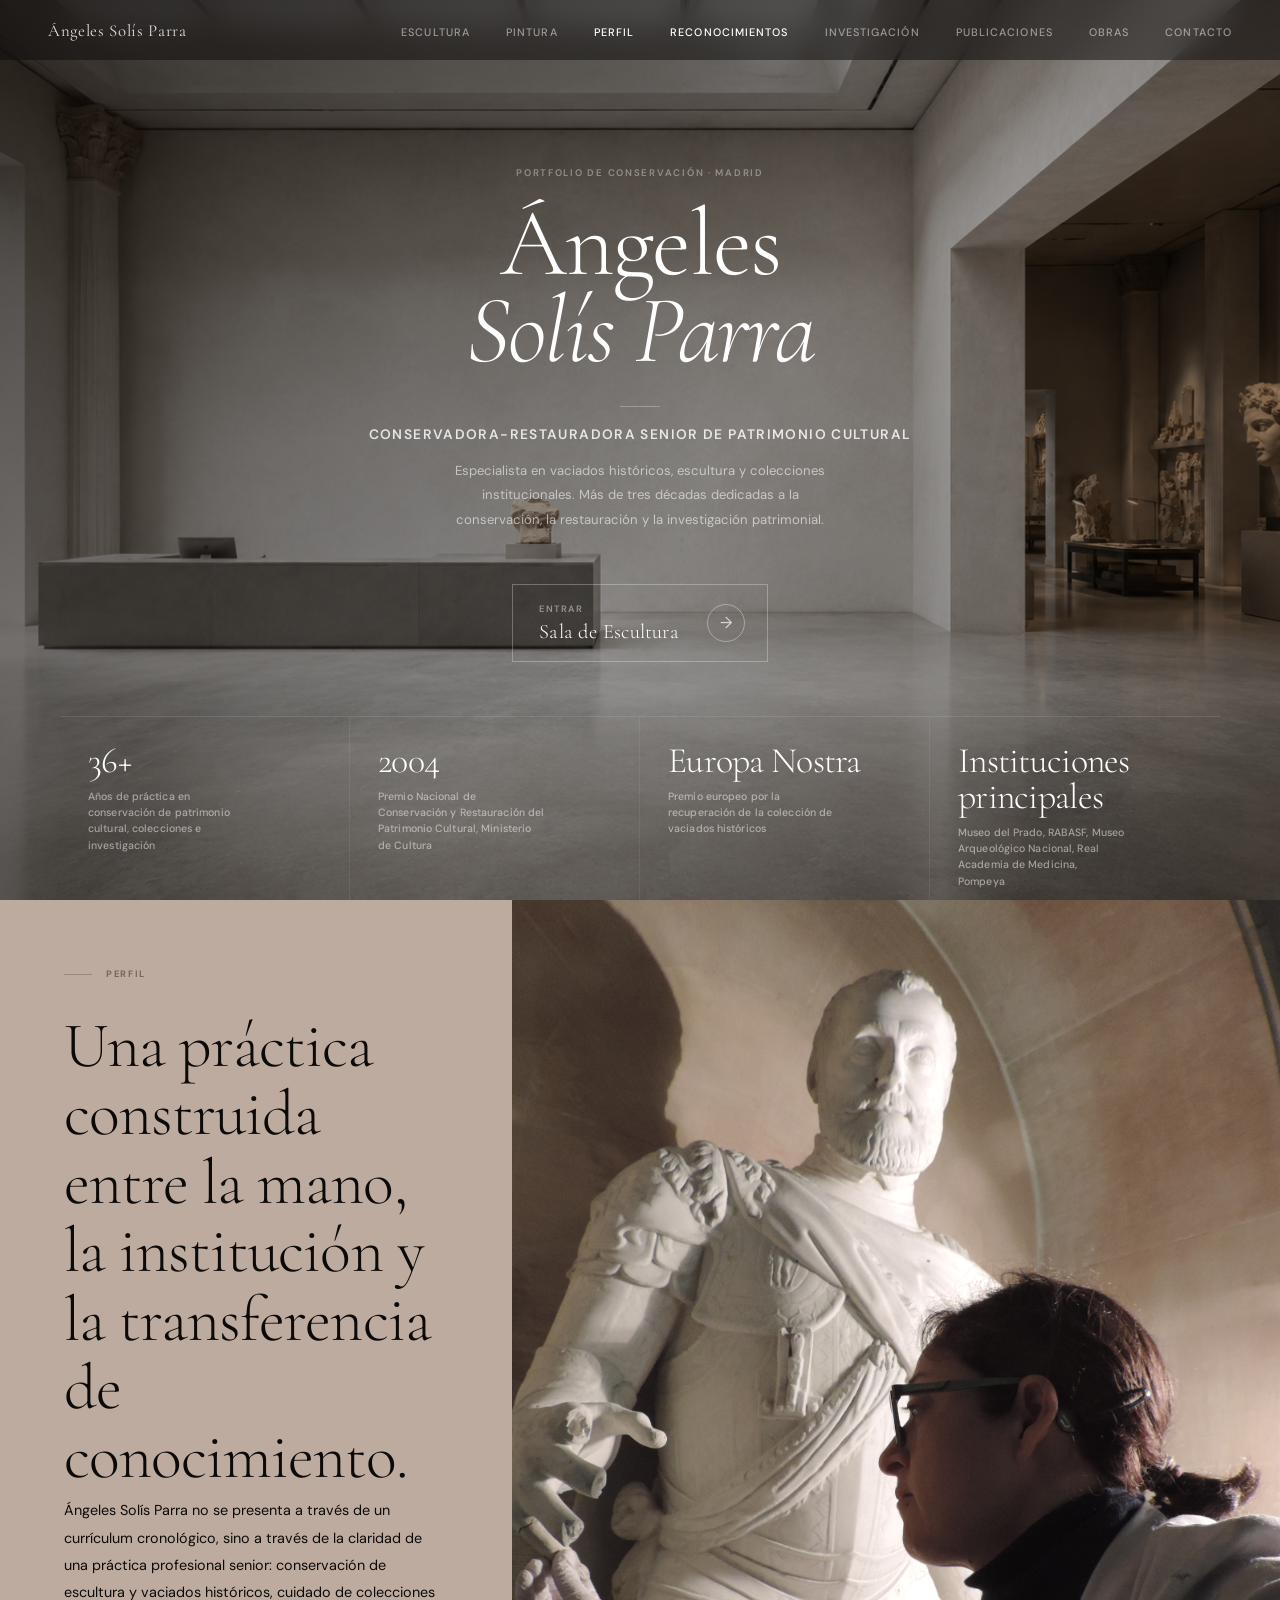
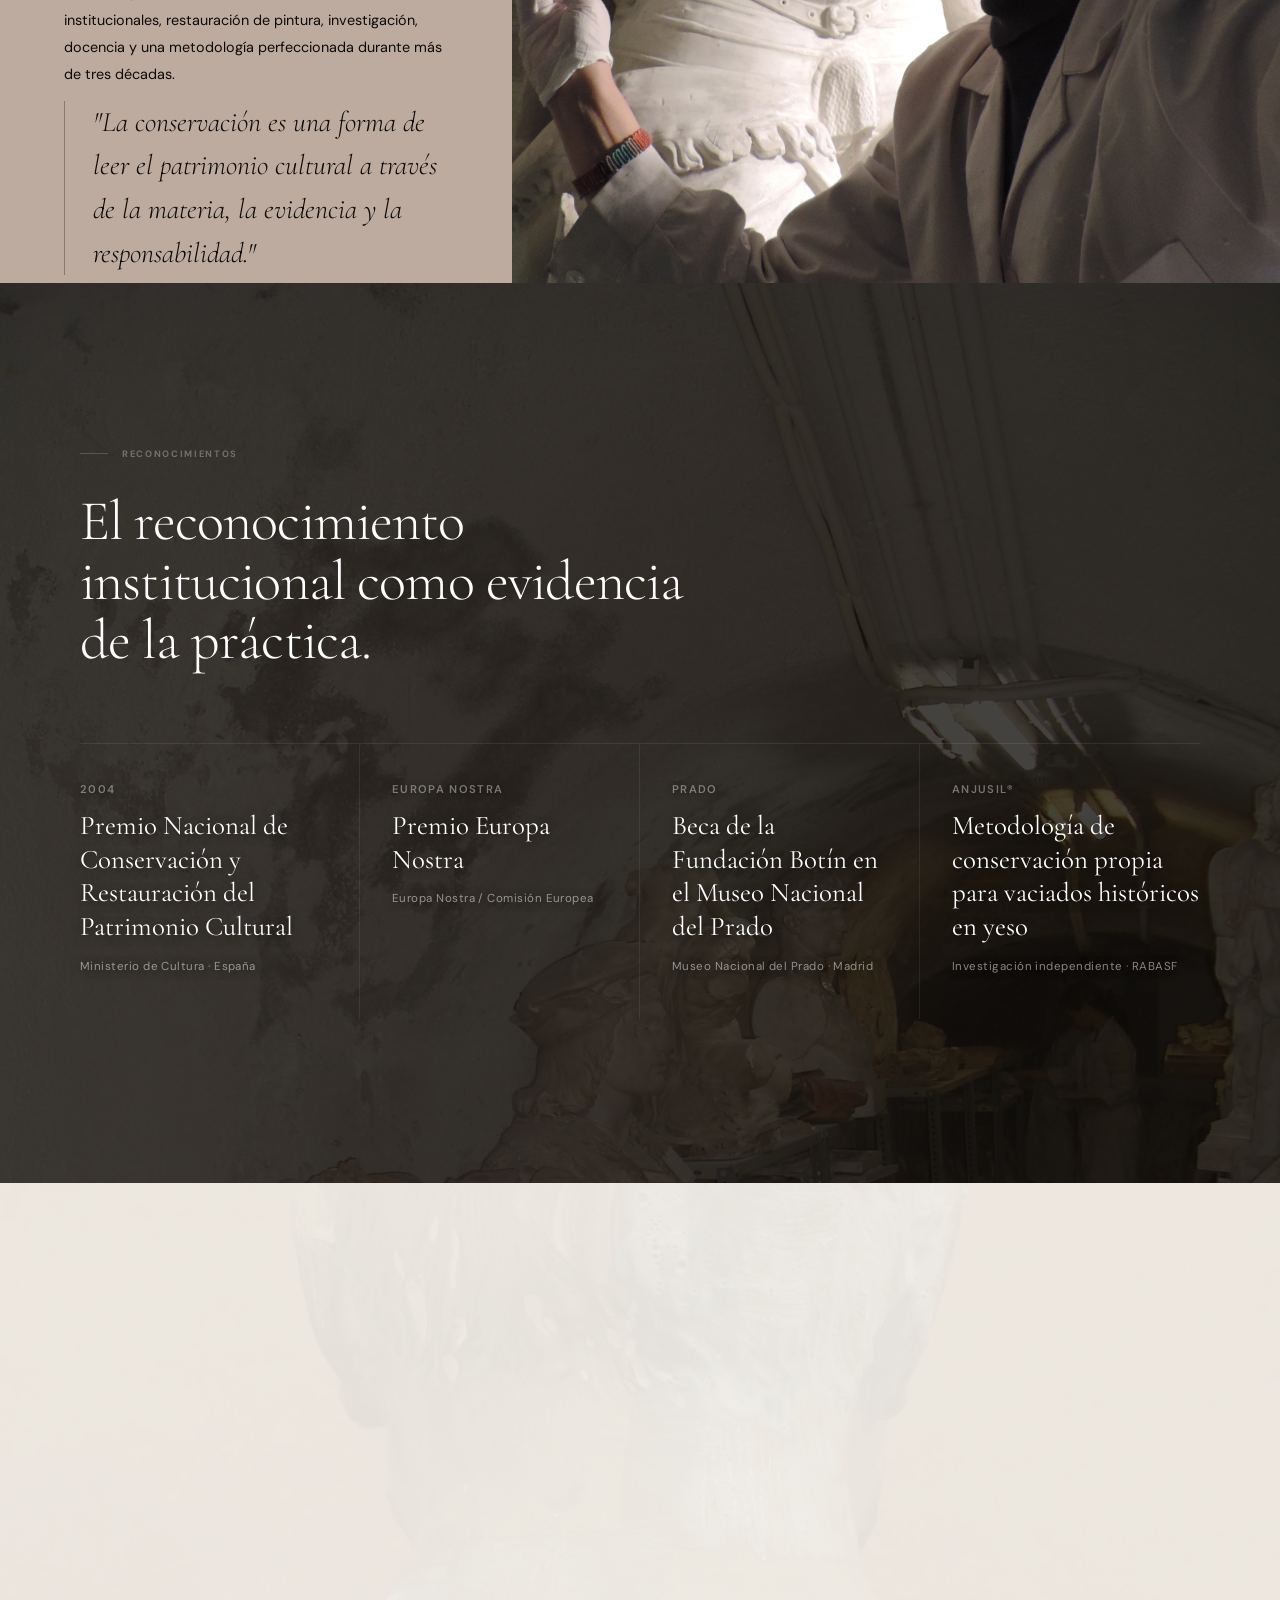
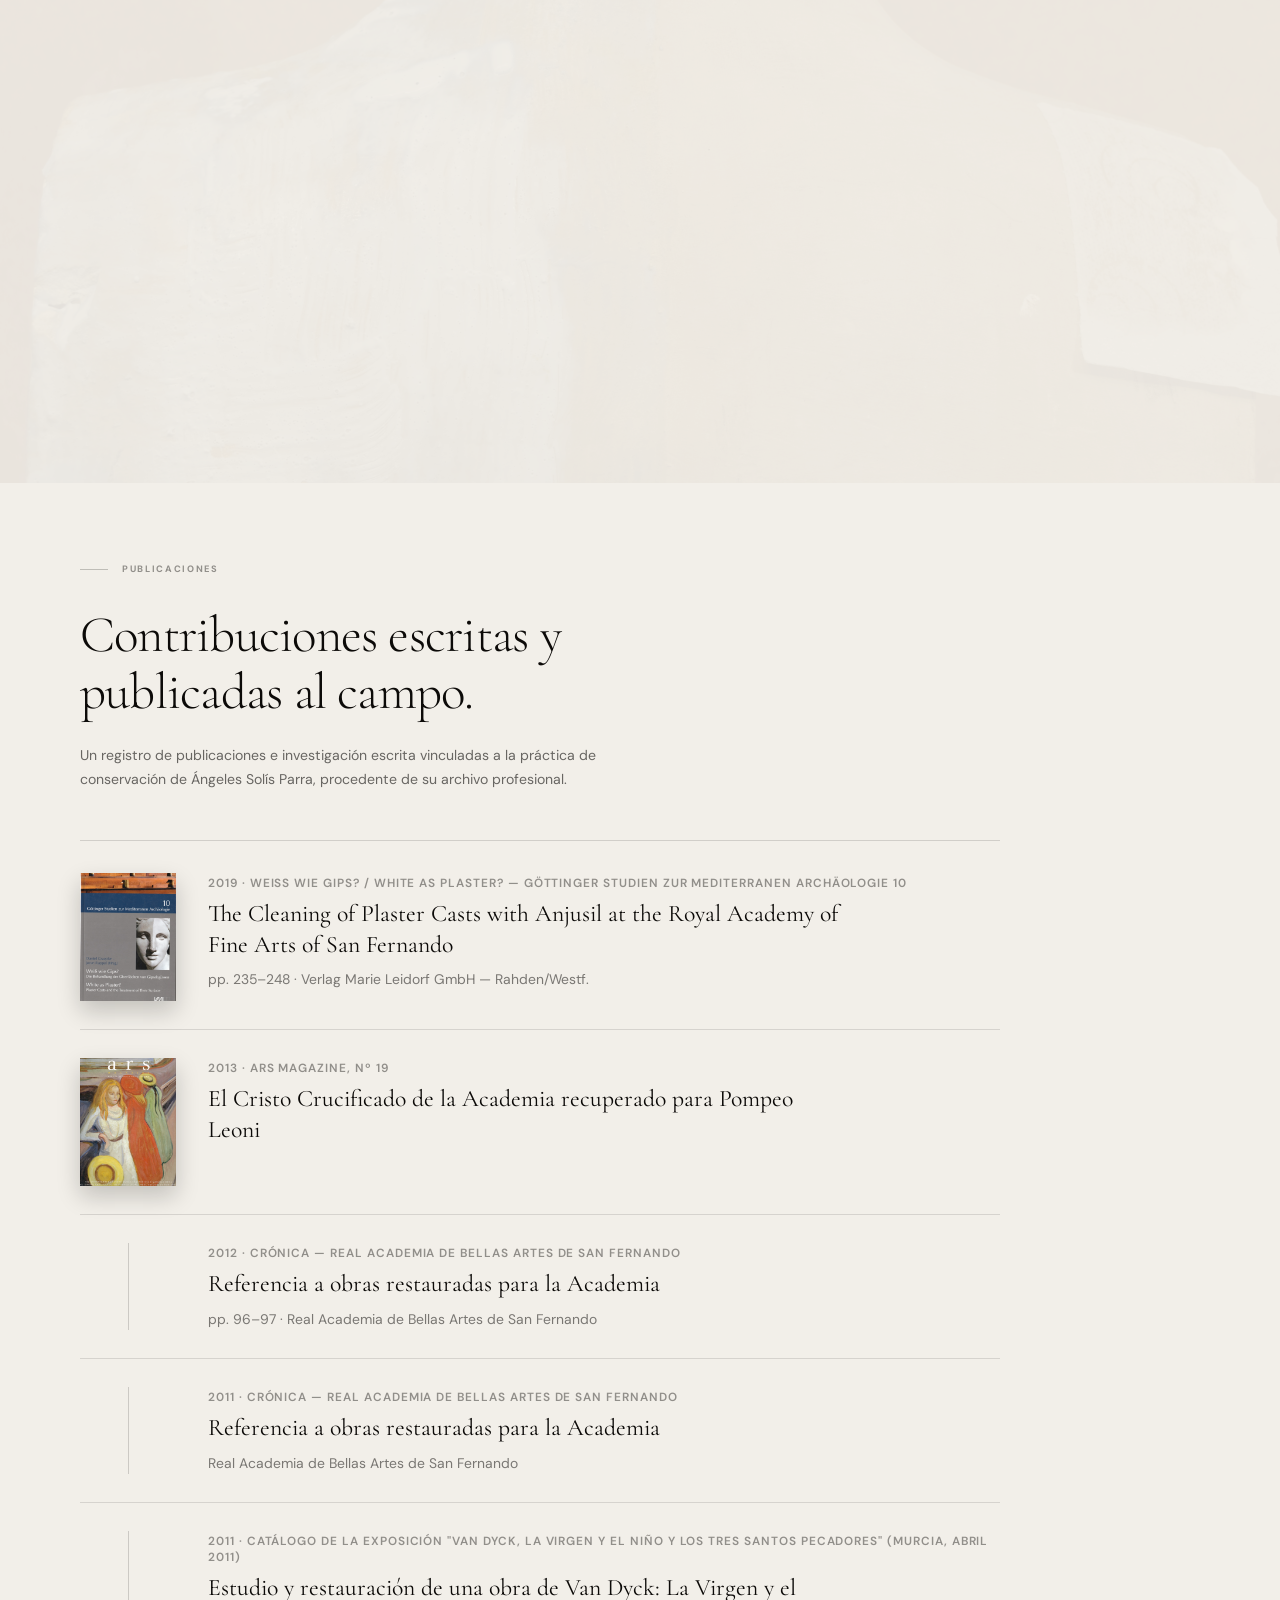
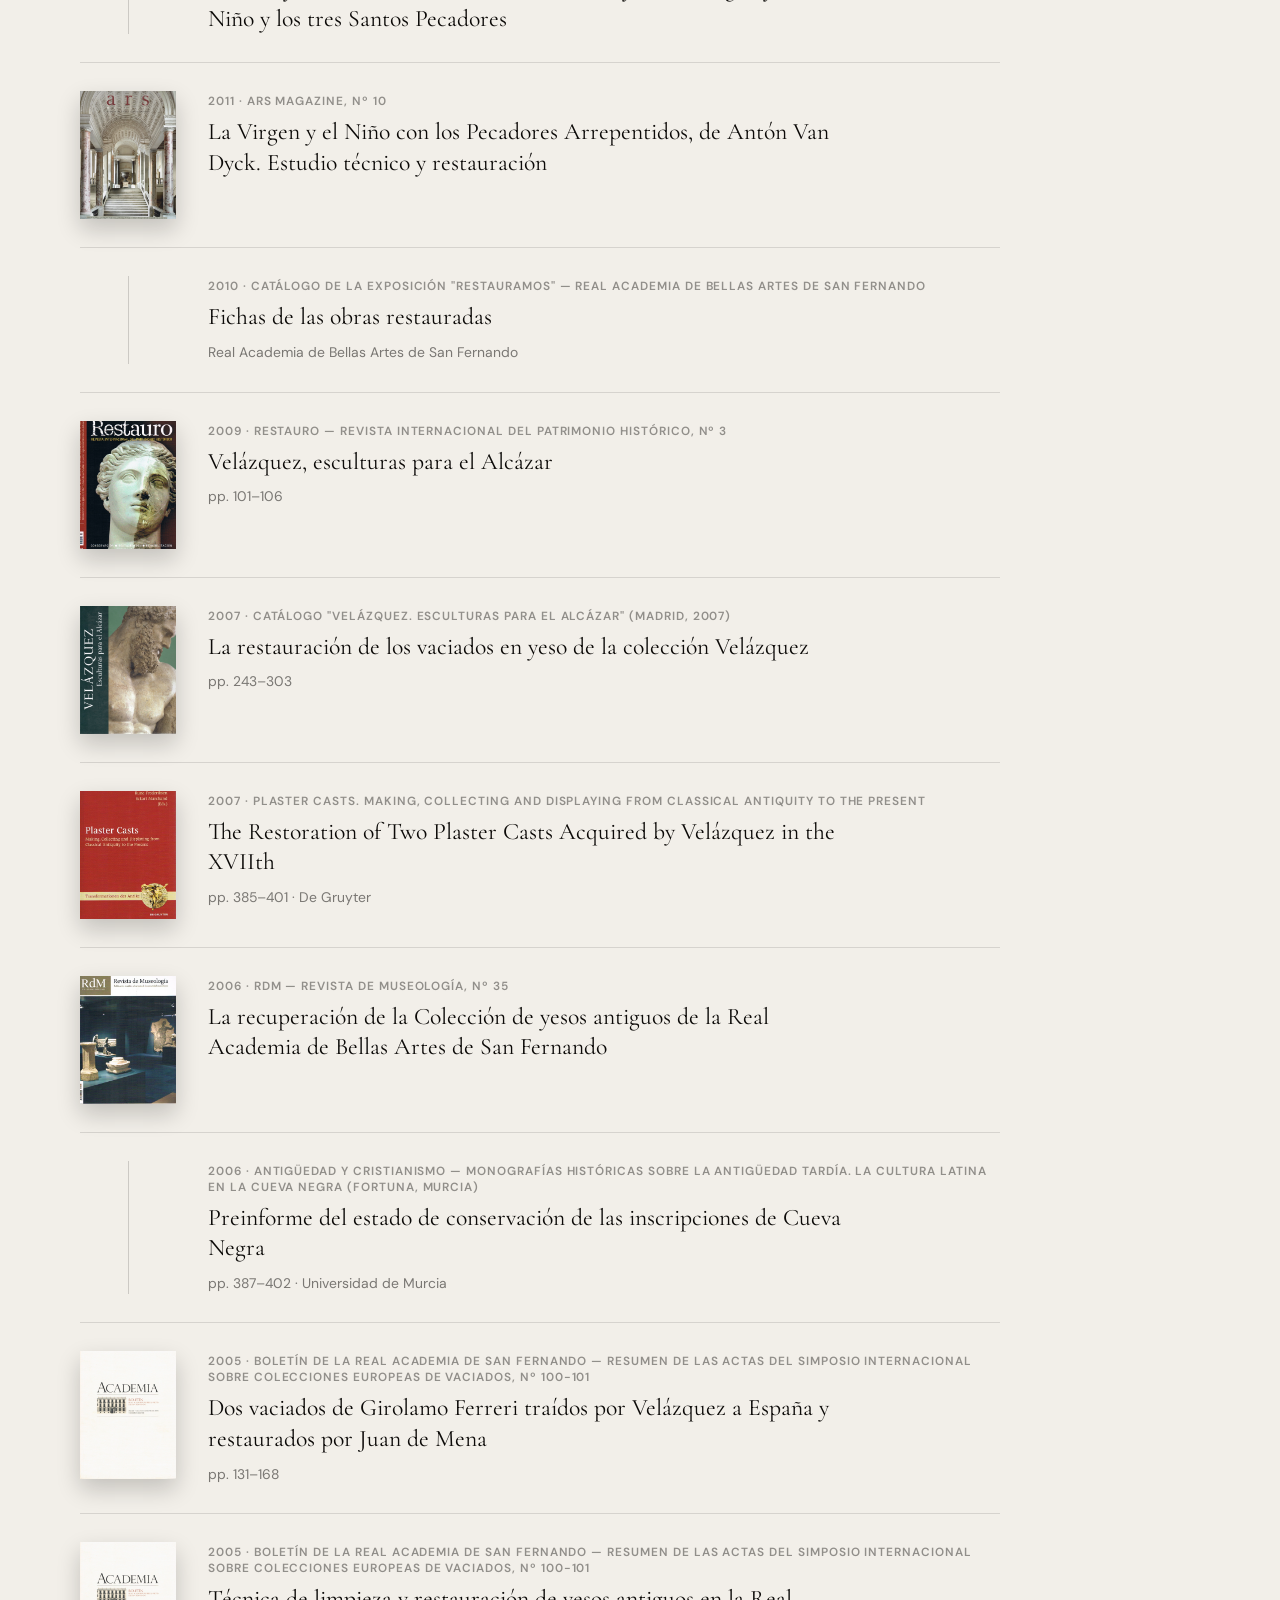
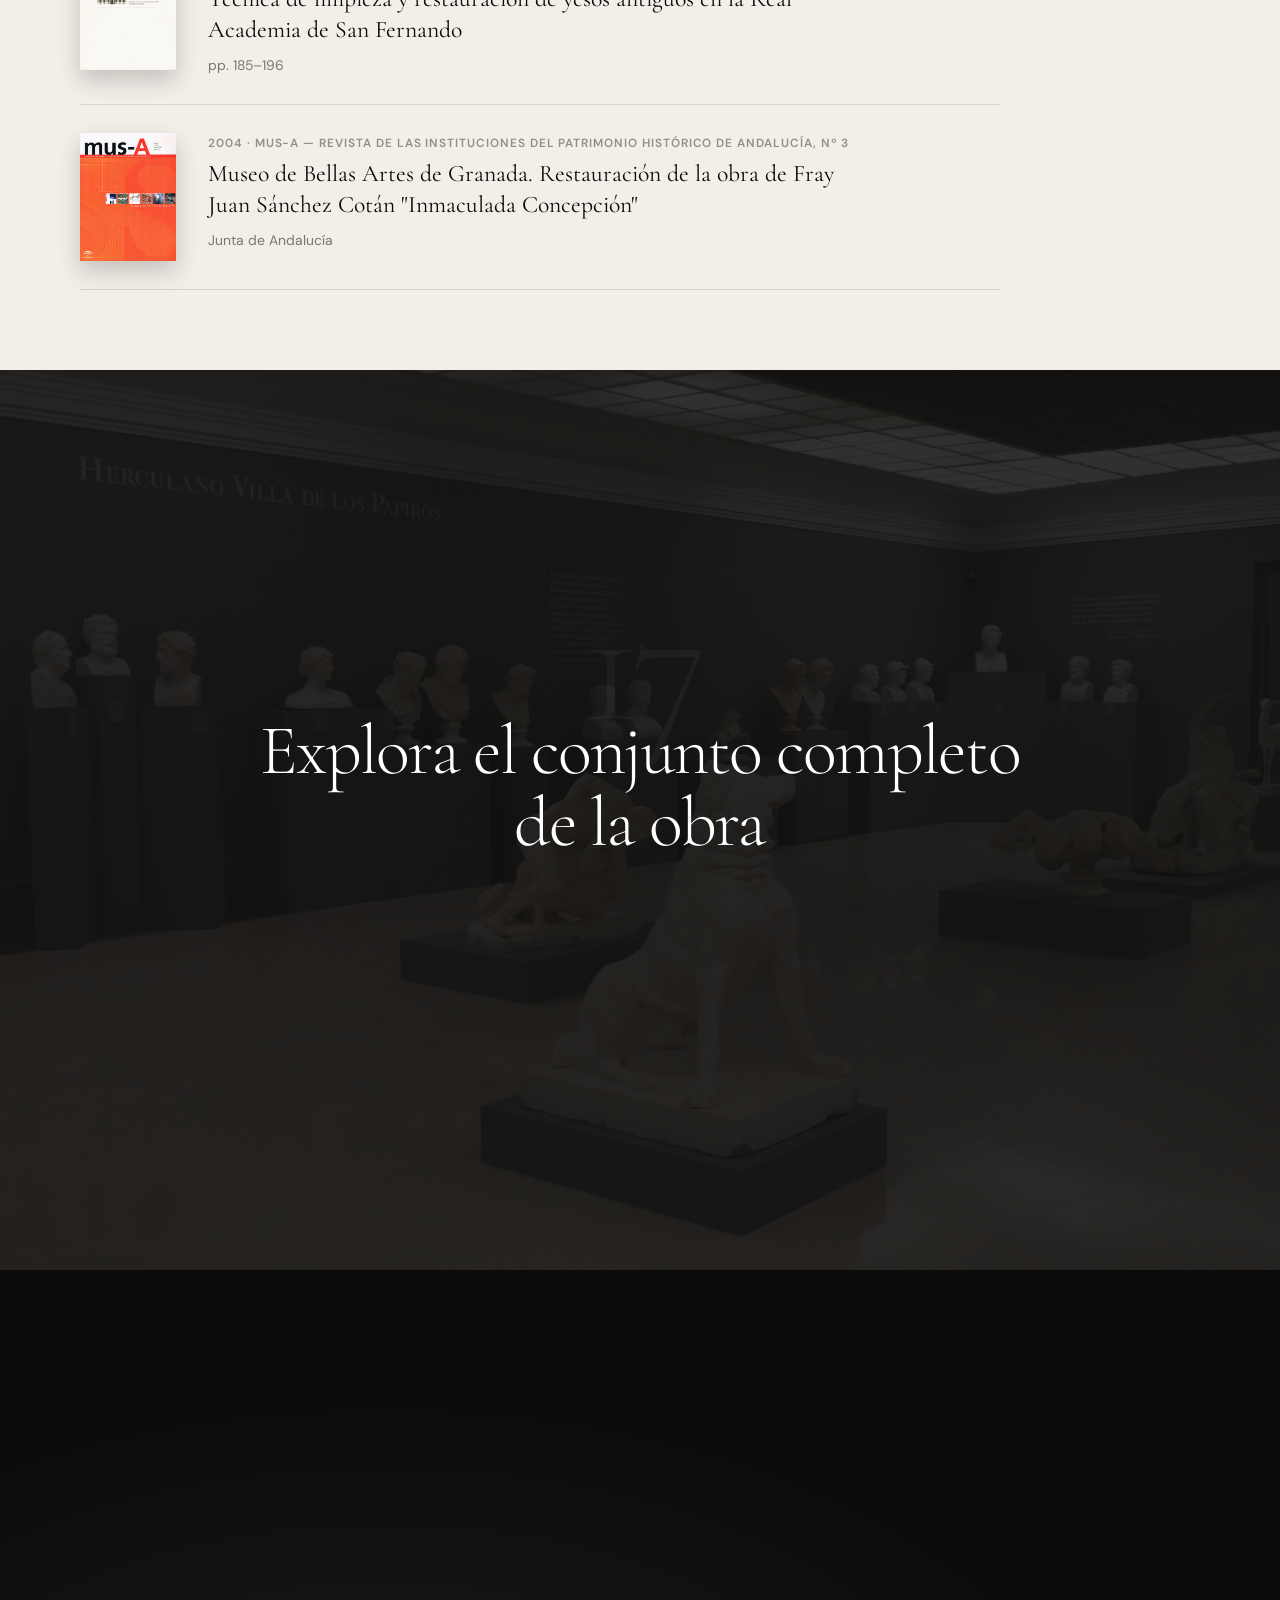
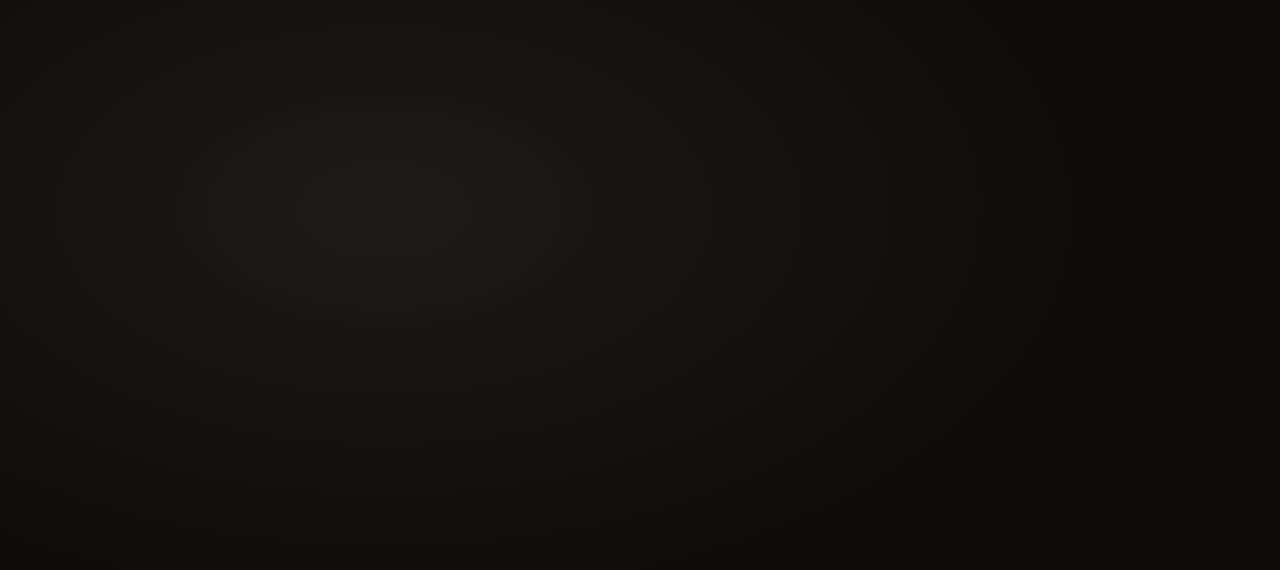
==== commit f0b742df: "Remove unconfirmed Europa Nostra 2006 from public content, migrate Anjusil and Recognition to V2 - i" ====
--- a/index.html
+++ b/index.html
@@ -3,7 +3,7 @@
 <head>
   <meta charset="utf-8">
   <meta name="viewport" content="width=device-width, initial-scale=1">
-  <meta name="description" content="Ángeles Solís Parra — Conservadora-Restauradora Senior de Patrimonio Cultural. 36+ años, Premio Nacional 2004, Europa Nostra 2006, Anjusil®.">
+  <meta name="description" content="Ángeles Solís Parra — Conservadora-Restauradora Senior de Patrimonio Cultural. 36+ años, Premio Nacional 2004, Premio Europa Nostra, Anjusil®.">
   <title>Ángeles Solís Parra — Portfolio de Conservación</title>
 
   <link rel="preconnect" href="https://fonts.googleapis.com">
@@ -94,8 +94,8 @@
             <span>Premio Nacional de Conservación y Restauración del Patrimonio Cultural, Ministerio de Cultura</span>
           </div>
           <div class="home-stat">
-            <strong>2006</strong>
-            <span>Premio Europa Nostra — reconocimiento a la recuperación de la colección de vaciados</span>
+            <strong>Europa Nostra</strong>
+            <span>Premio europeo por la recuperación de la colección de vaciados históricos</span>
           </div>
           <div class="home-stat">
             <strong>Instituciones principales</strong>
@@ -335,7 +335,7 @@
           <p class="recognition__inst">Ministerio de Cultura · España</p>
         </div>
         <div class="recognition__item recognition__item--emphasis" data-reveal="2">
-          <p class="recognition__year-ghost">2006</p>
+          <p class="recognition__year-ghost">Europa Nostra</p>
           <p class="recognition__award">Premio Europa Nostra</p>
           <p class="recognition__inst">Europa Nostra / Comisión Europea</p>
         </div>
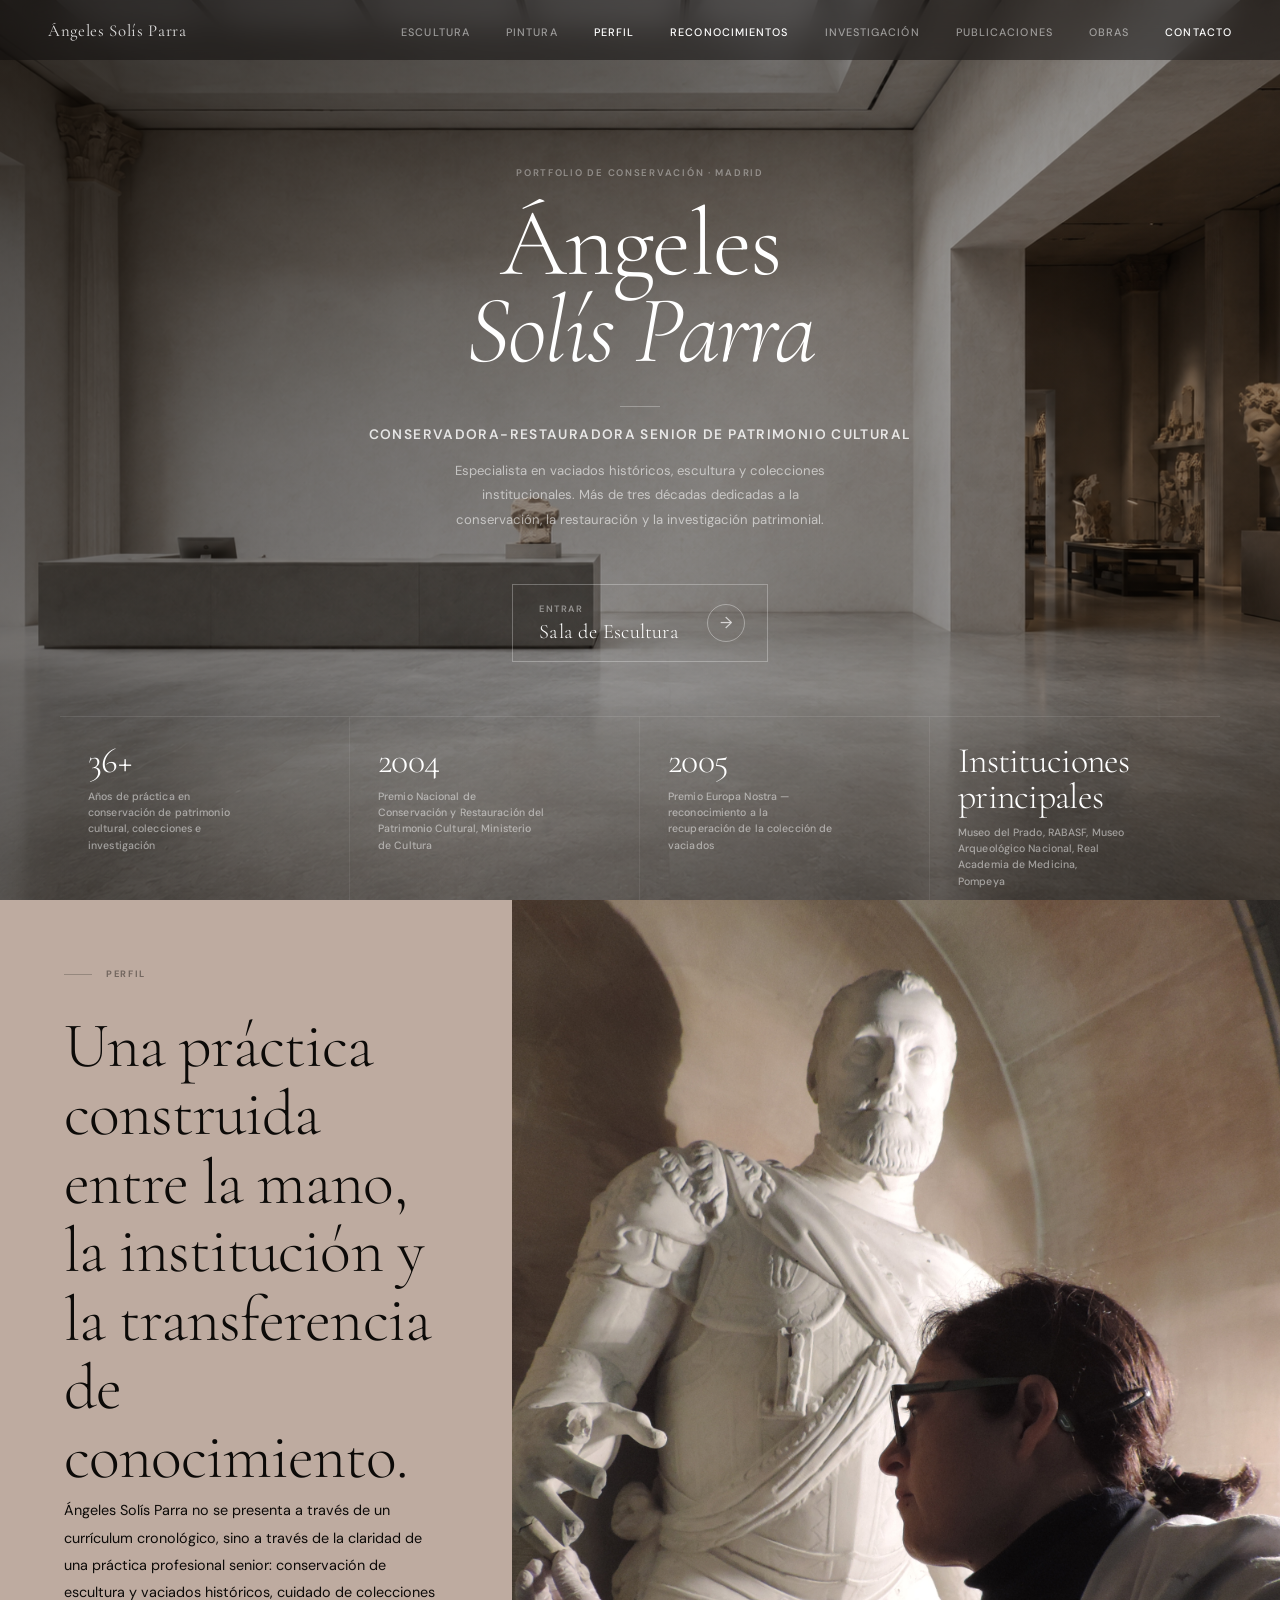
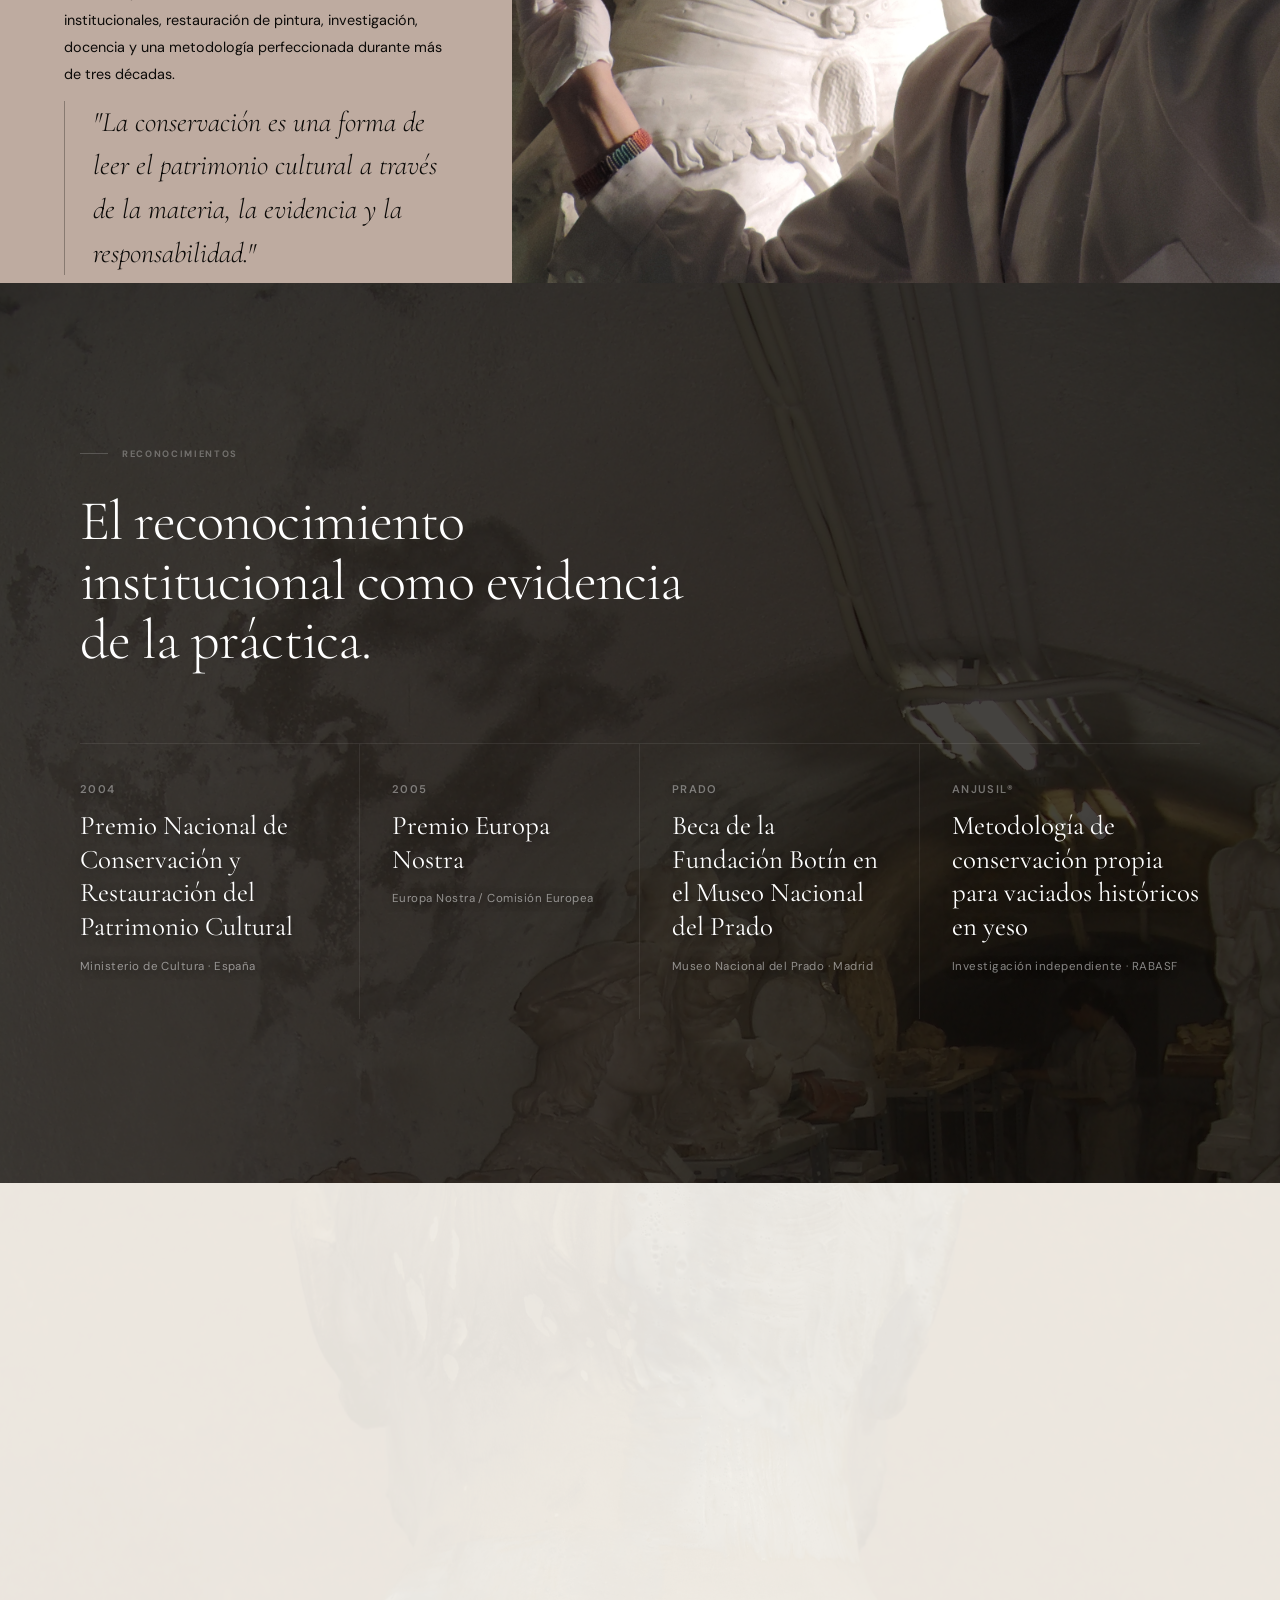
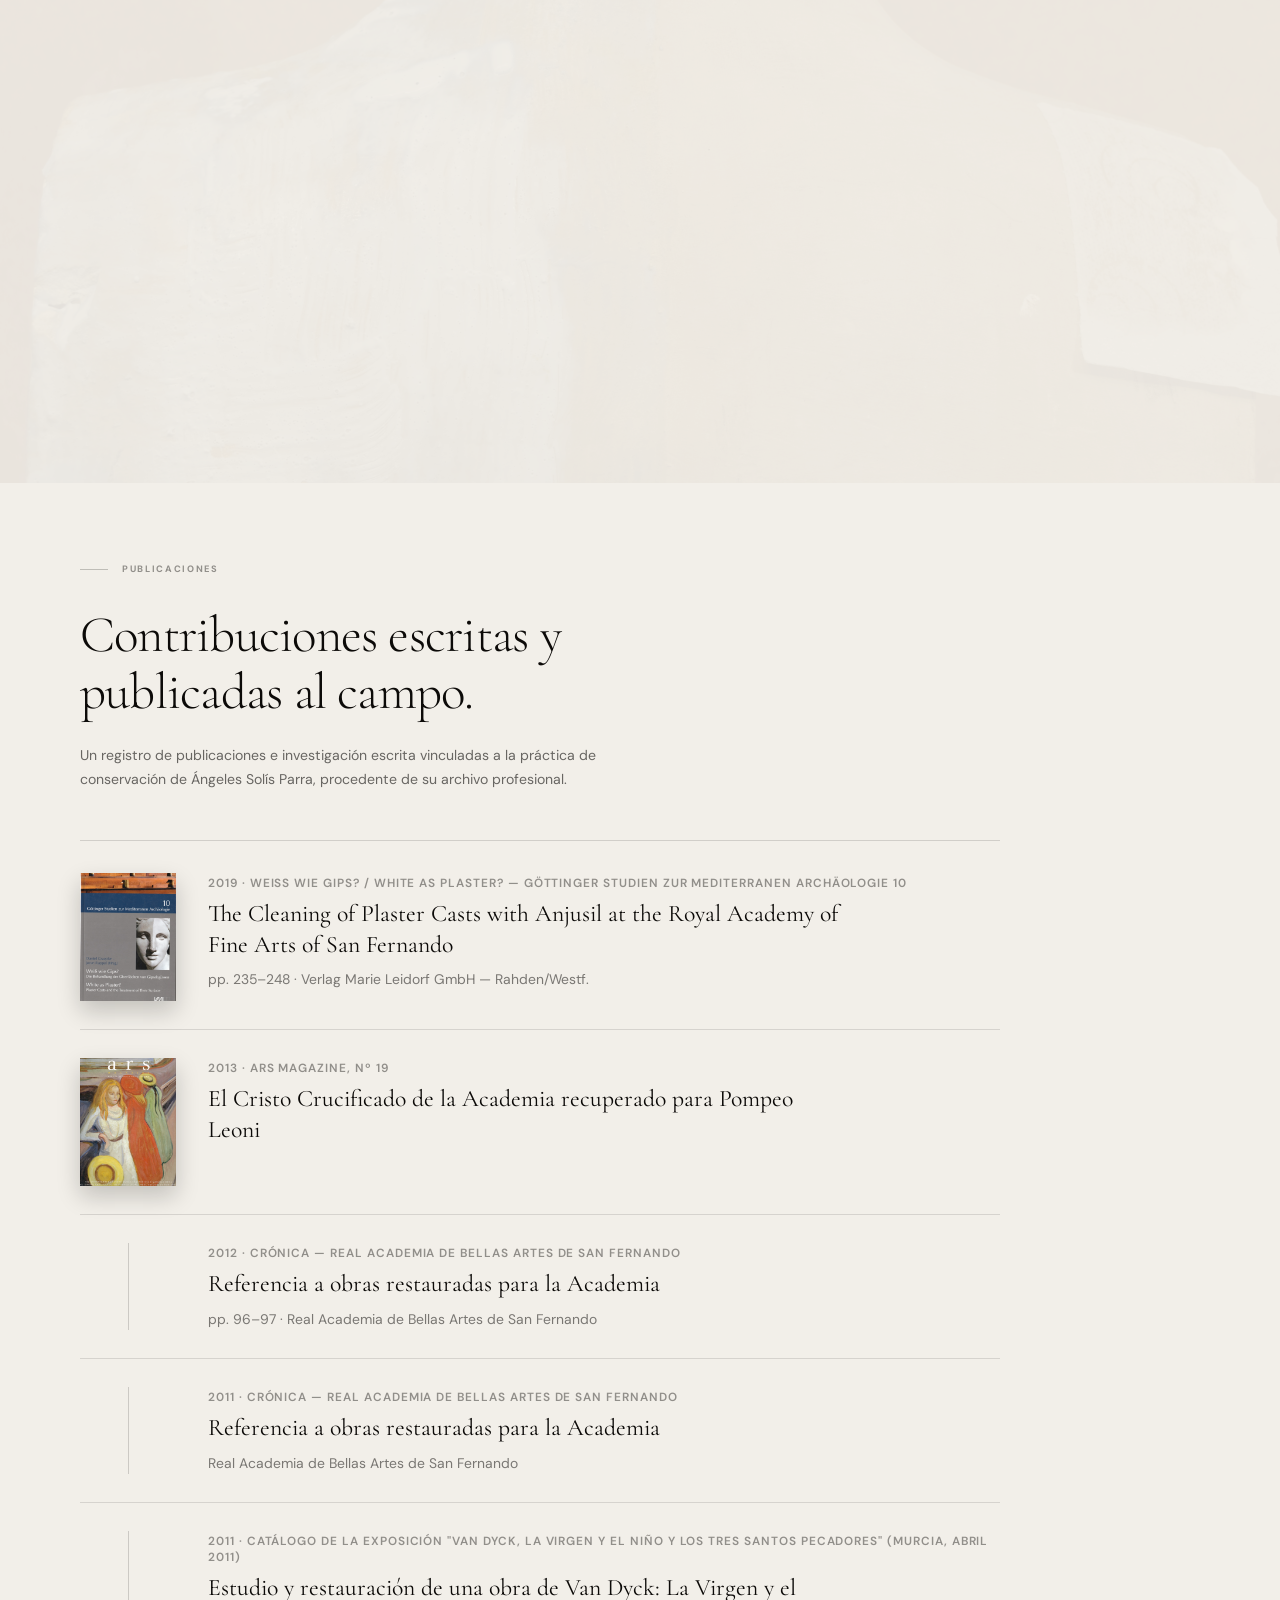
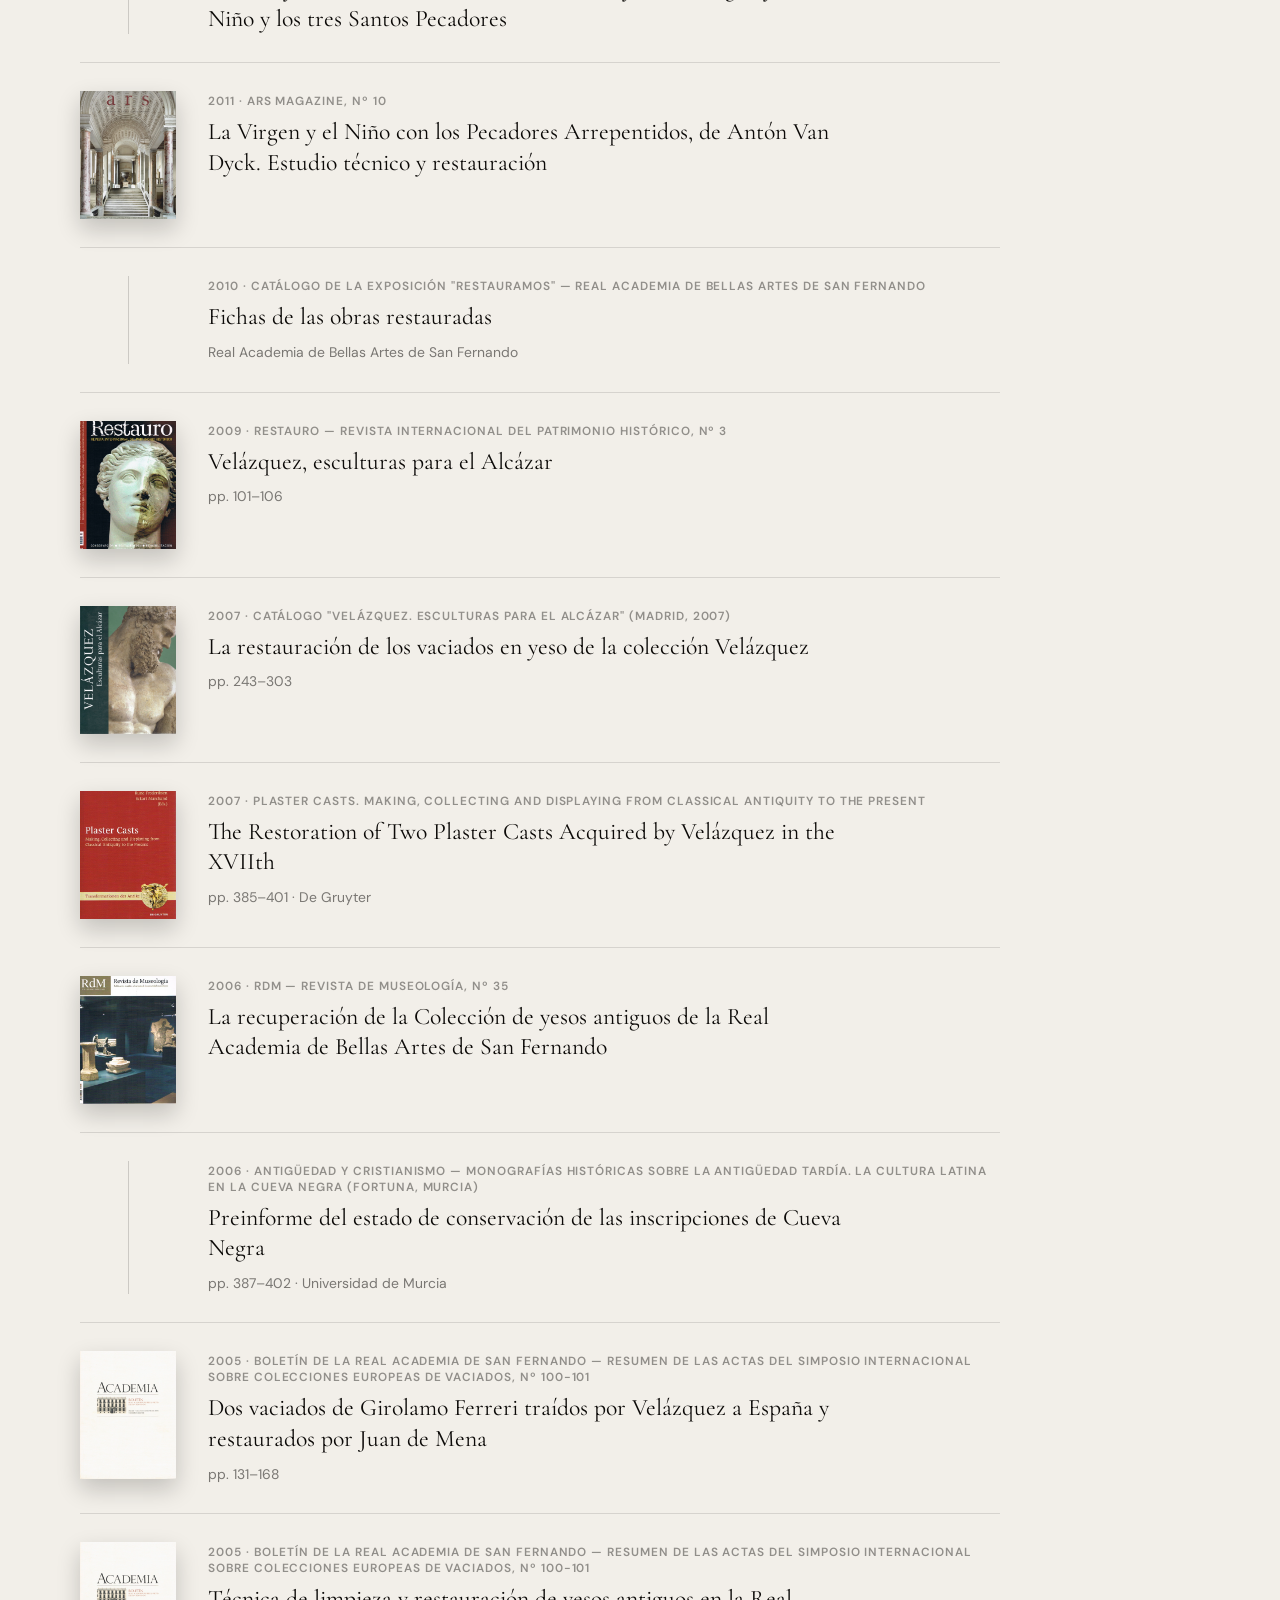
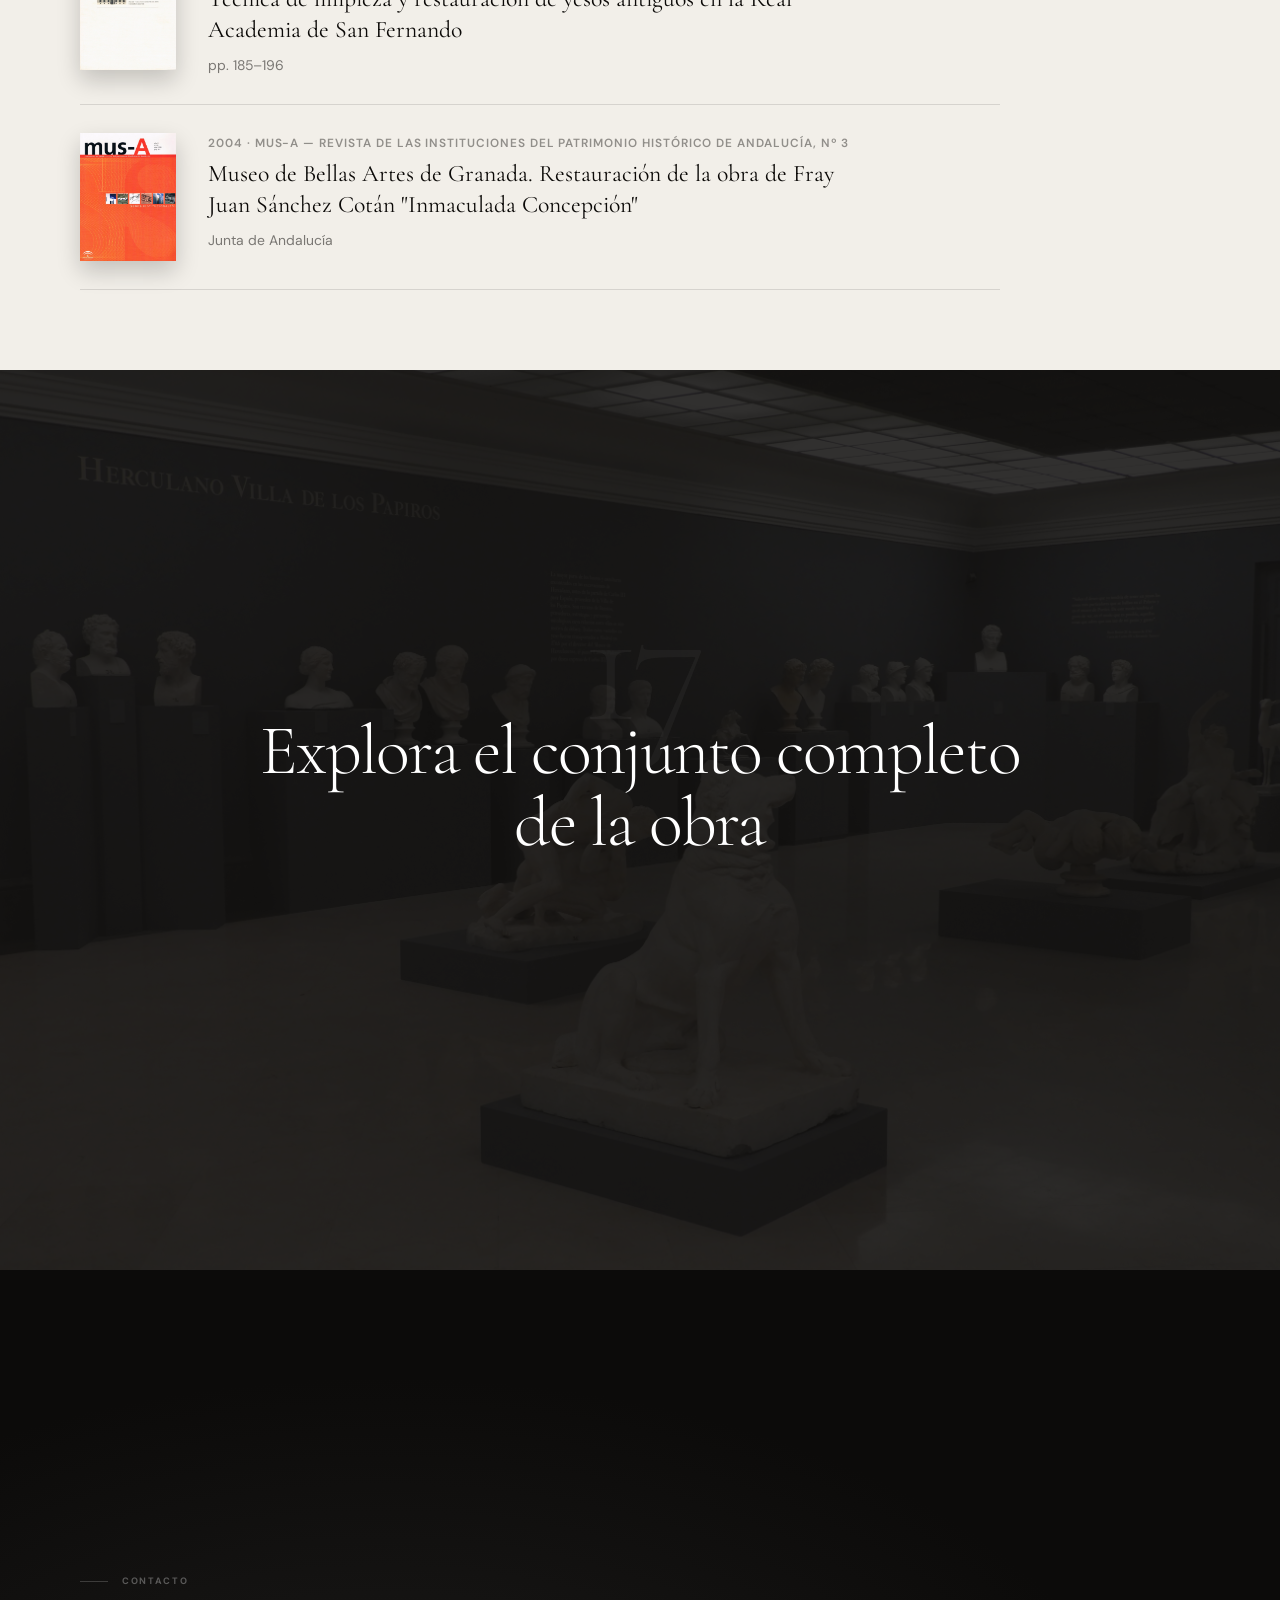
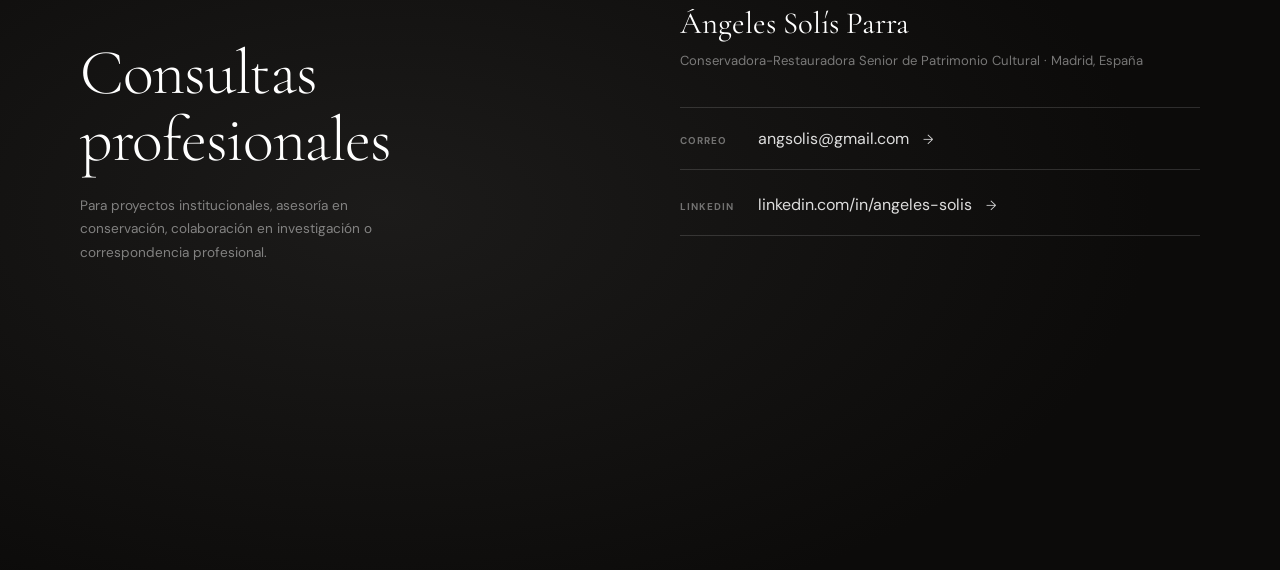
==== commit c2d5addb: "Resolve Europa Nostra date and 10 of 11 project date conflicts, expand Anjusil content Applied under" ====
--- a/index.html
+++ b/index.html
@@ -3,7 +3,7 @@
 <head>
   <meta charset="utf-8">
   <meta name="viewport" content="width=device-width, initial-scale=1">
-  <meta name="description" content="Ángeles Solís Parra — Conservadora-Restauradora Senior de Patrimonio Cultural. 36+ años, Premio Nacional 2004, Premio Europa Nostra, Anjusil®.">
+  <meta name="description" content="Ángeles Solís Parra — Conservadora-Restauradora Senior de Patrimonio Cultural. 36+ años, Premio Nacional 2004, Premio Europa Nostra 2005, Anjusil®.">
   <title>Ángeles Solís Parra — Portfolio de Conservación</title>
 
   <link rel="preconnect" href="https://fonts.googleapis.com">
@@ -94,8 +94,8 @@
             <span>Premio Nacional de Conservación y Restauración del Patrimonio Cultural, Ministerio de Cultura</span>
           </div>
           <div class="home-stat">
-            <strong>Europa Nostra</strong>
-            <span>Premio europeo por la recuperación de la colección de vaciados históricos</span>
+            <strong>2005</strong>
+            <span>Premio Europa Nostra — reconocimiento a la recuperación de la colección de vaciados</span>
           </div>
           <div class="home-stat">
             <strong>Instituciones principales</strong>
@@ -168,7 +168,7 @@
                   <img src="assets/images/proj-pompeya-hero.jpg" alt="Pompeya" loading="lazy">
                 </div>
                 <div class="project-card__body">
-                  <span class="project-card__meta">Arqueológico · 2005</span>
+                  <span class="project-card__meta">Arqueológico · 2008 y 2011</span>
                   <h3>Pompeya</h3>
                   <span class="project-card__link">Más información</span>
                 </div>
@@ -178,7 +178,7 @@
                   <img src="assets/images/proj-prado-hero.jpg" alt="Museo del Prado" loading="lazy">
                 </div>
                 <div class="project-card__body">
-                  <span class="project-card__meta">Escultura · 2003–2004</span>
+                  <span class="project-card__meta">Escultura · 1996–2001</span>
                   <h3>Museo Nacional del Prado</h3>
                   <span class="project-card__link">Más información</span>
                 </div>
@@ -240,7 +240,7 @@
                 </div>
               </div>
               <div class="feature-card__body">
-                <span class="feature-card__meta">Pintura · 2004–2014</span>
+                <span class="feature-card__meta">Pintura · 2011–2015</span>
                 <h3>Real Academia de Bellas Artes de San Fernando</h3>
                 <span class="feature-card__link">Más información</span>
               </div>
@@ -252,7 +252,7 @@
                   <img src="assets/images/proj-malaga-hero.jpg" alt="Museo de Bellas Artes de Málaga" loading="lazy">
                 </div>
                 <div class="project-card__body">
-                  <span class="project-card__meta">Pintura · 2010–2012</span>
+                  <span class="project-card__meta">Pintura · 2000–2003</span>
                   <h3>Museo de Bellas Artes de Málaga</h3>
                   <span class="project-card__link">Más información</span>
                 </div>
@@ -272,7 +272,7 @@
                   <img src="assets/images/proj-granada-hero.jpg" alt="Museo de Bellas Artes de Granada" loading="lazy">
                 </div>
                 <div class="project-card__body">
-                  <span class="project-card__meta">Pintura · 2011–2014</span>
+                  <span class="project-card__meta">Pintura · 2003–2014</span>
                   <h3>Museo de Bellas Artes de Granada</h3>
                   <span class="project-card__link">Más información</span>
                 </div>
@@ -335,7 +335,7 @@
           <p class="recognition__inst">Ministerio de Cultura · España</p>
         </div>
         <div class="recognition__item recognition__item--emphasis" data-reveal="2">
-          <p class="recognition__year-ghost">Europa Nostra</p>
+          <p class="recognition__year-ghost">2005</p>
           <p class="recognition__award">Premio Europa Nostra</p>
           <p class="recognition__inst">Europa Nostra / Comisión Europea</p>
         </div>
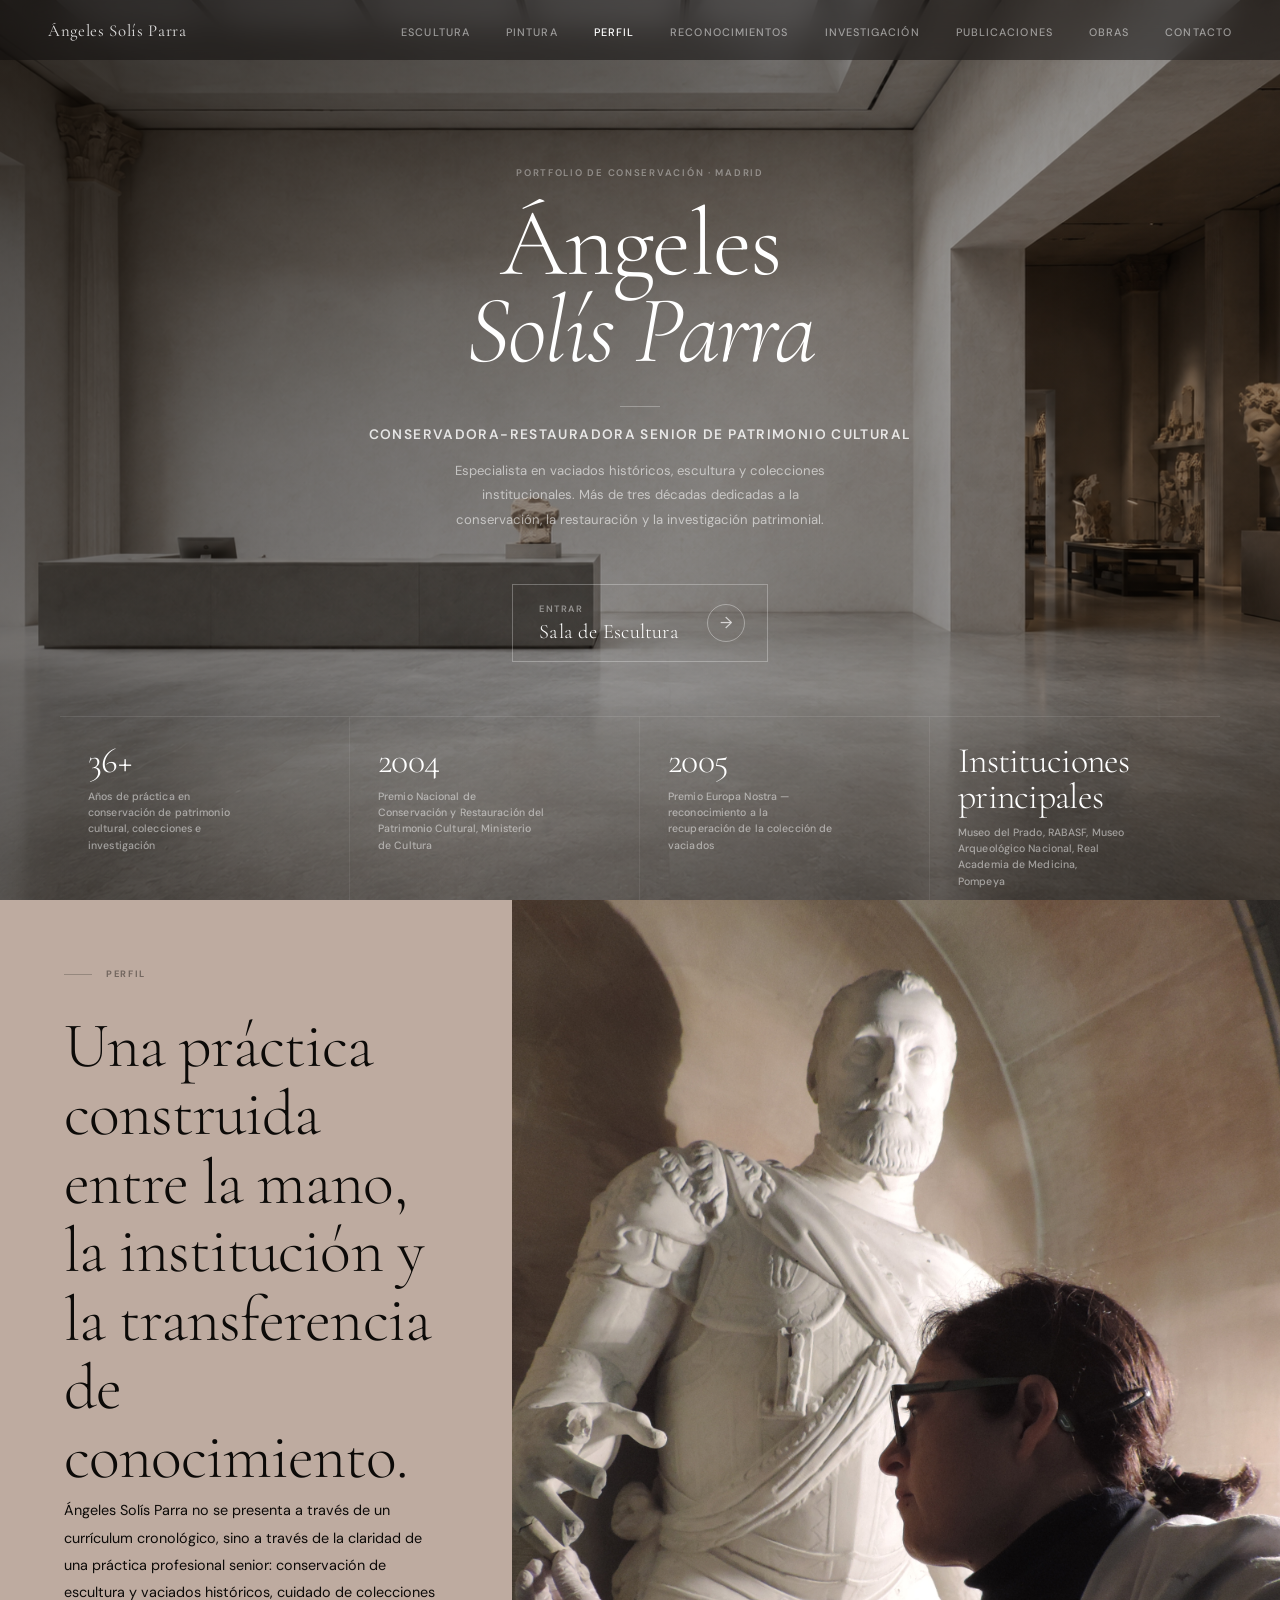
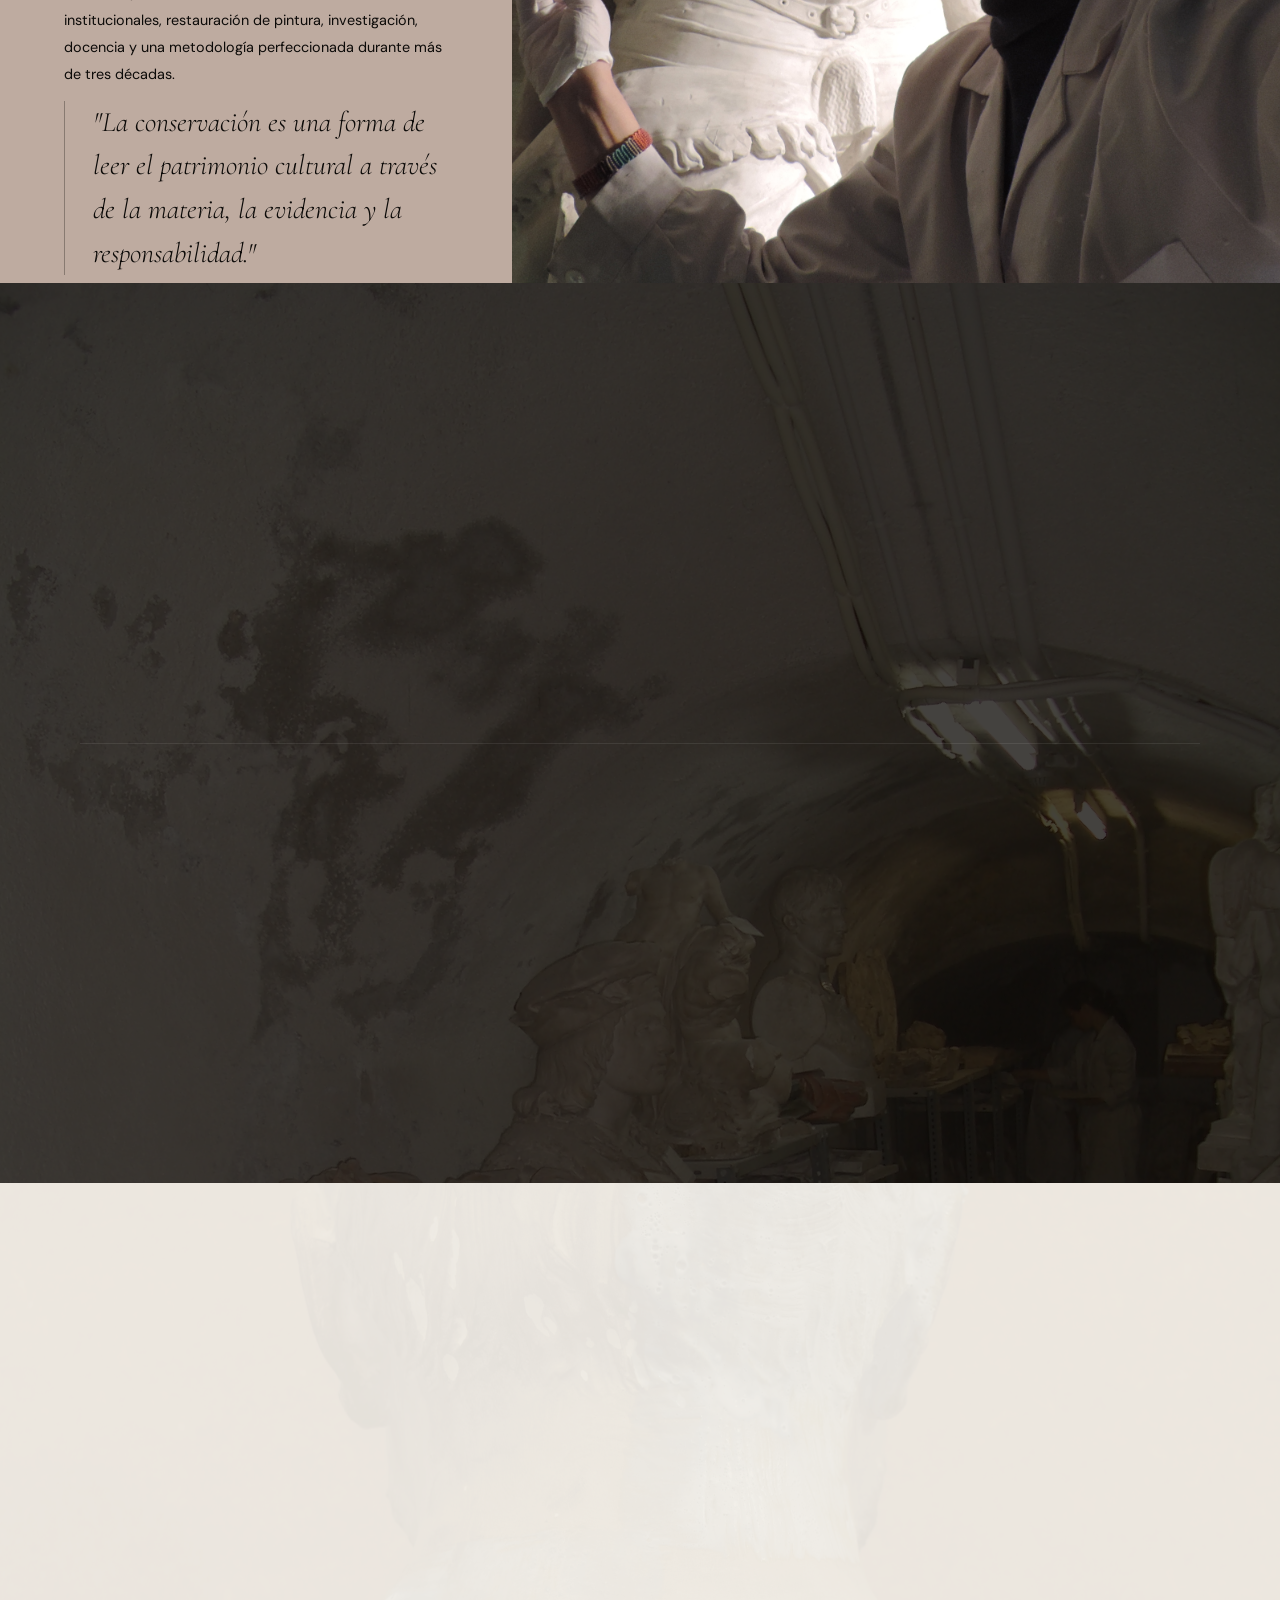
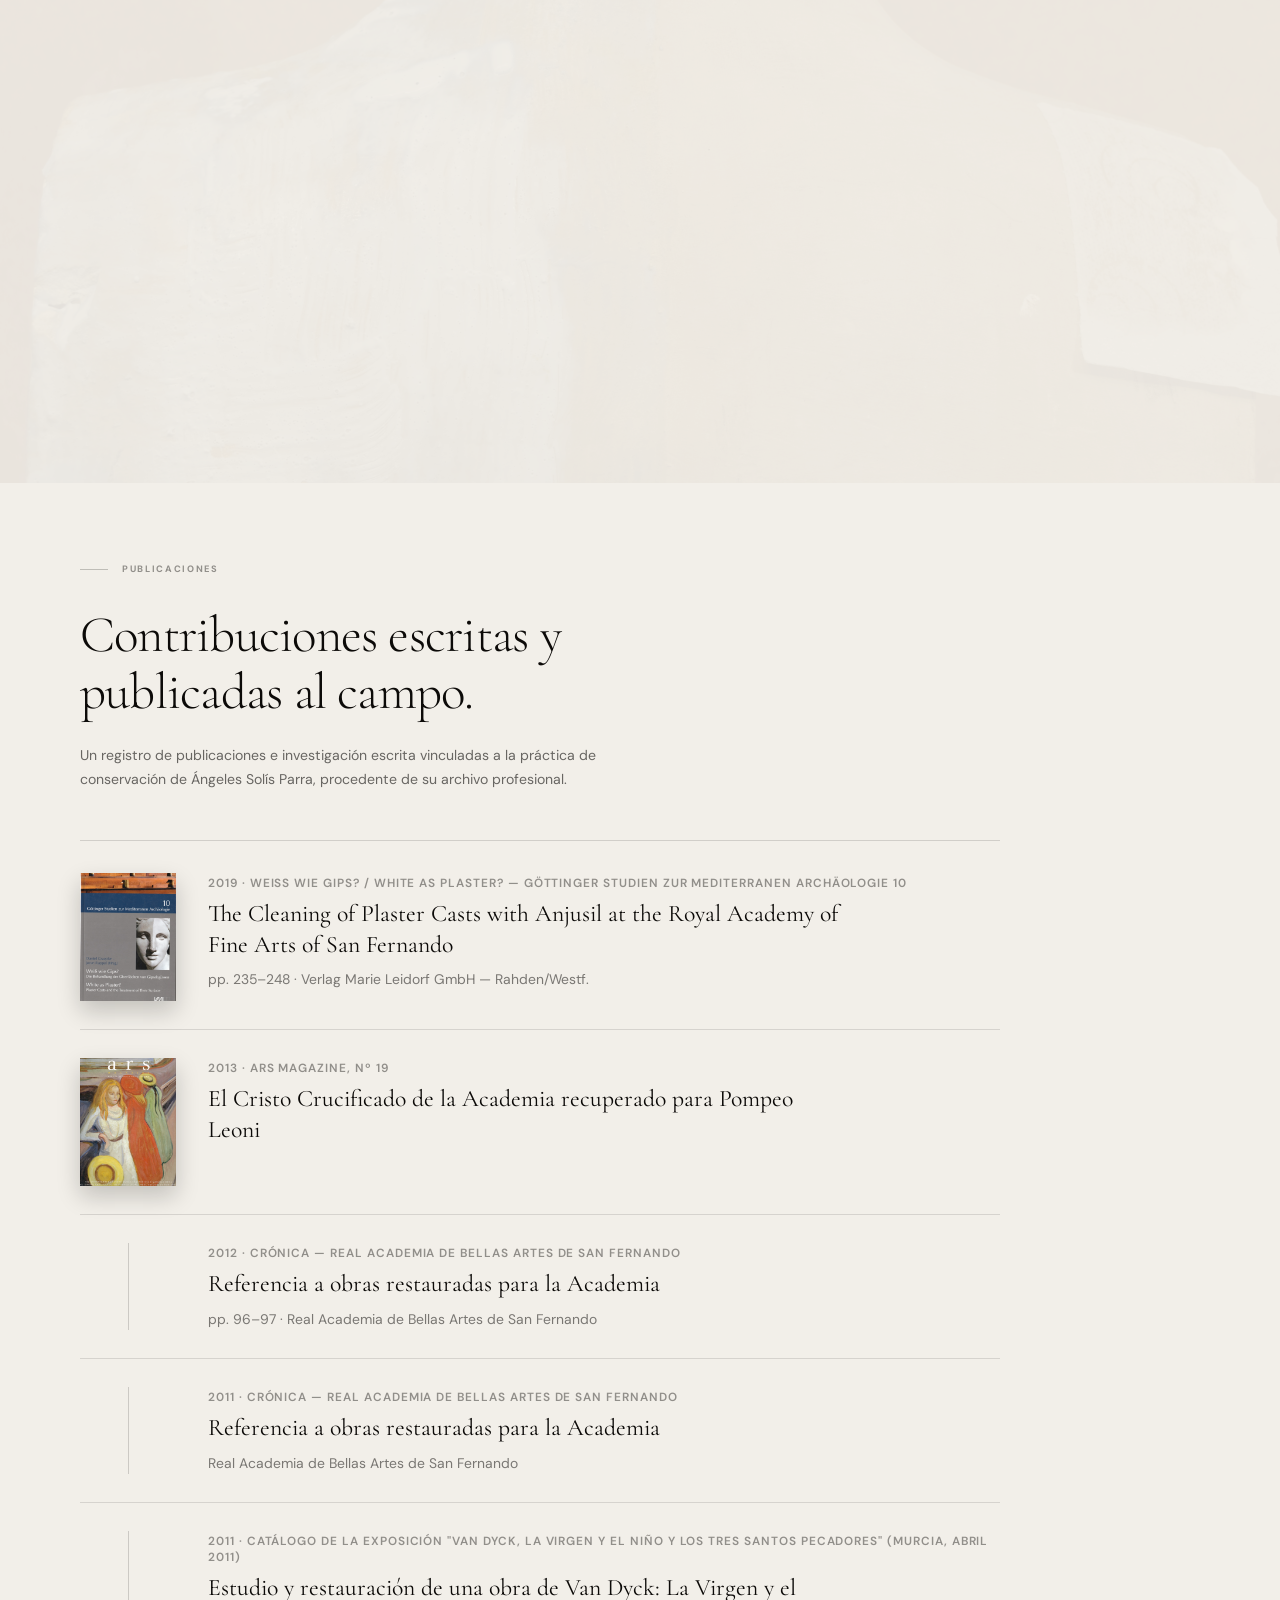
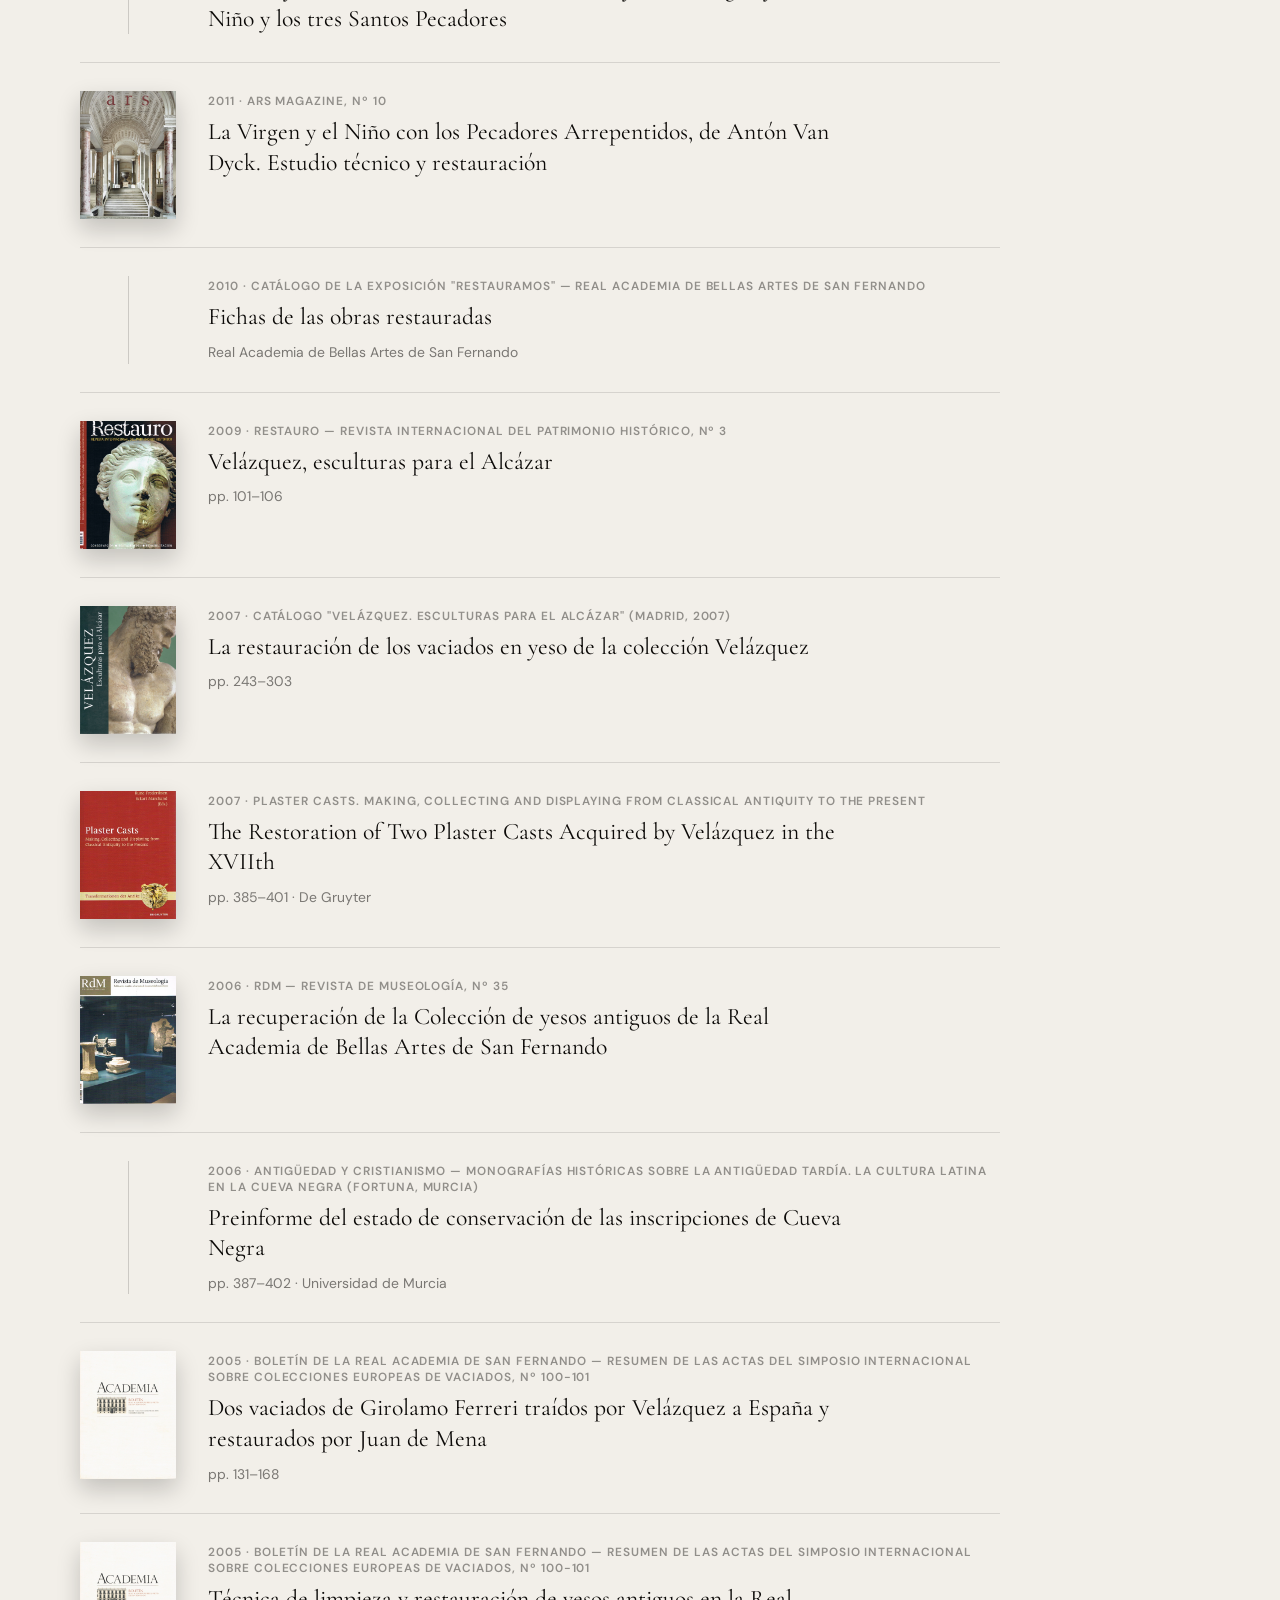
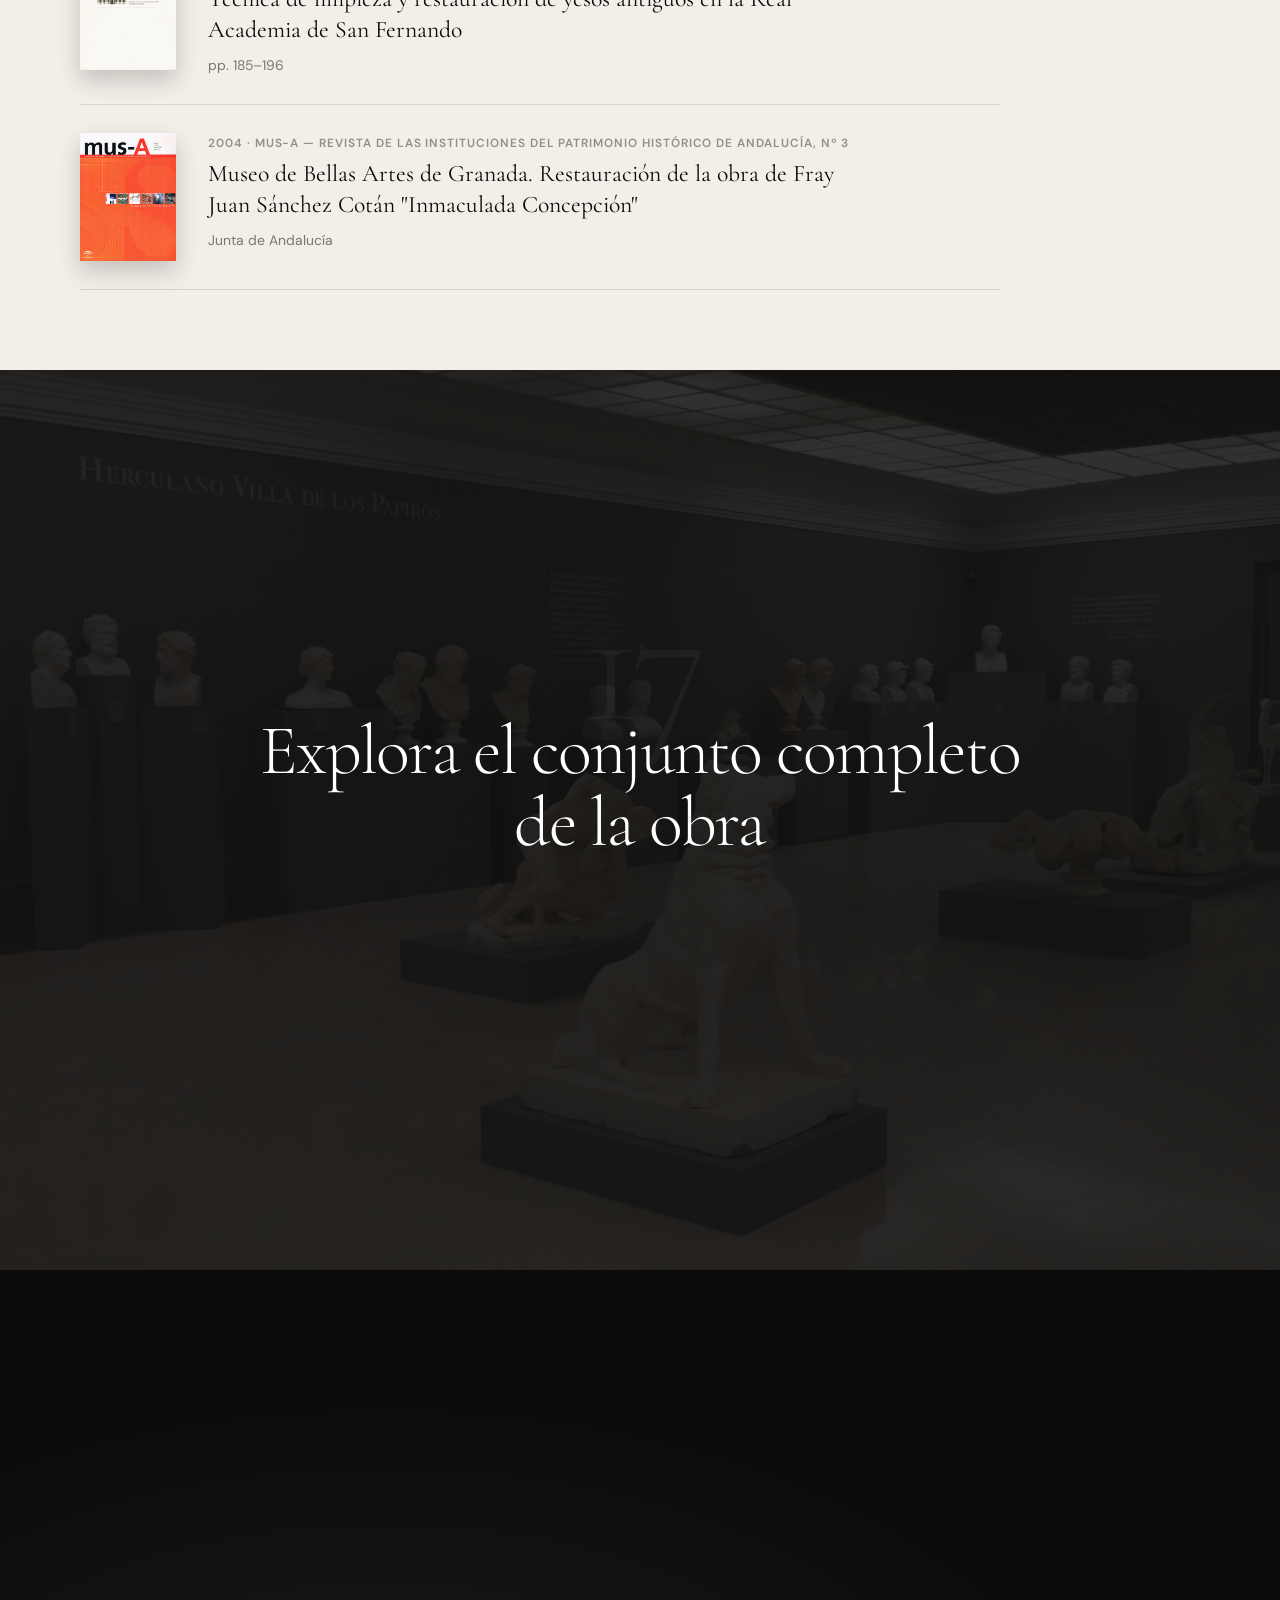
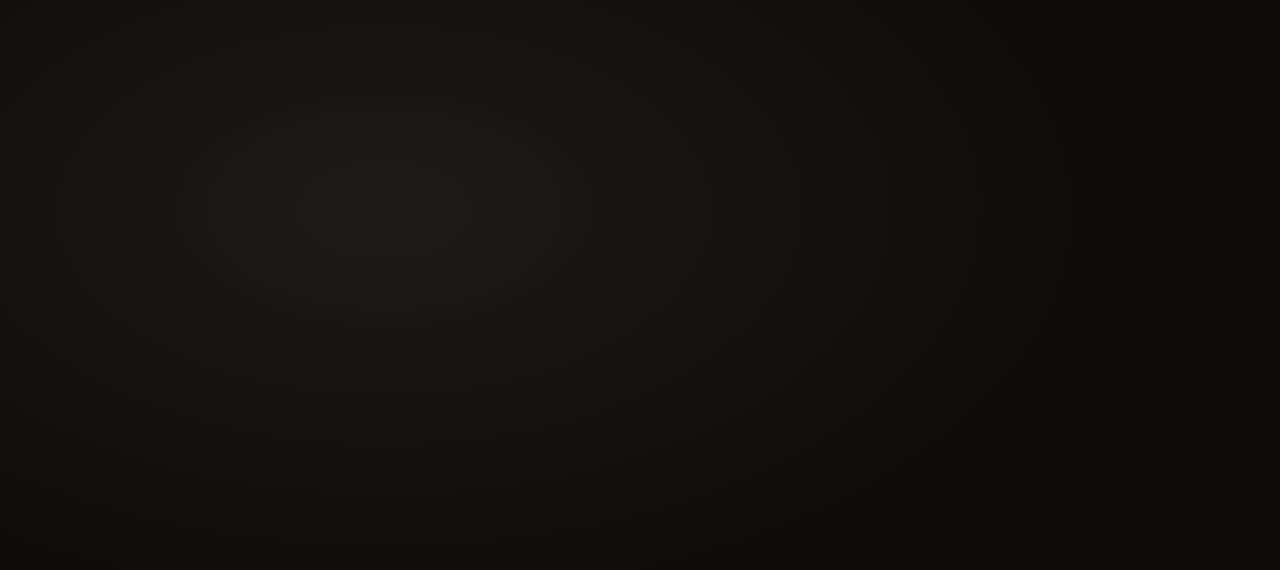
==== commit f8133bcd: "Fix mobile overflow on Contact section, add cache-busting to index.html stylesheet Found during fina" ====
--- a/index.html
+++ b/index.html
@@ -10,7 +10,7 @@
   <link rel="preconnect" href="https://fonts.gstatic.com" crossorigin>
   <link href="https://fonts.googleapis.com/css2?family=Cormorant+Garamond:ital,wght@0,300;0,400;0,500;1,300;1,400&family=DM+Sans:opsz,wght@9..40,300;9..40,400;9..40,500;9..40,600&display=swap" rel="stylesheet">
 
-  <link rel="stylesheet" href="assets/css/style.css">
+  <link rel="stylesheet" href="assets/css/style.css?v=1">
 </head>
 <body>
 
--- a/assets/css/style.css
+++ b/assets/css/style.css
@@ -1512,6 +1512,7 @@
 }
 
 .contact__left {
+  min-width: 0;
   padding: 80px 0;
   display: flex;
   flex-direction: column;
@@ -1537,6 +1538,7 @@
 }
 
 .contact__right {
+  min-width: 0;
   padding: 80px 0;
   display: flex;
   flex-direction: column;
@@ -1580,6 +1582,7 @@
   font-family: var(--f-sans);
   font-size: 1rem;
   color: rgba(255,255,255,0.86);
+  overflow-wrap: anywhere;
   transition: color 0.2s, gap 0.2s;
 }
 
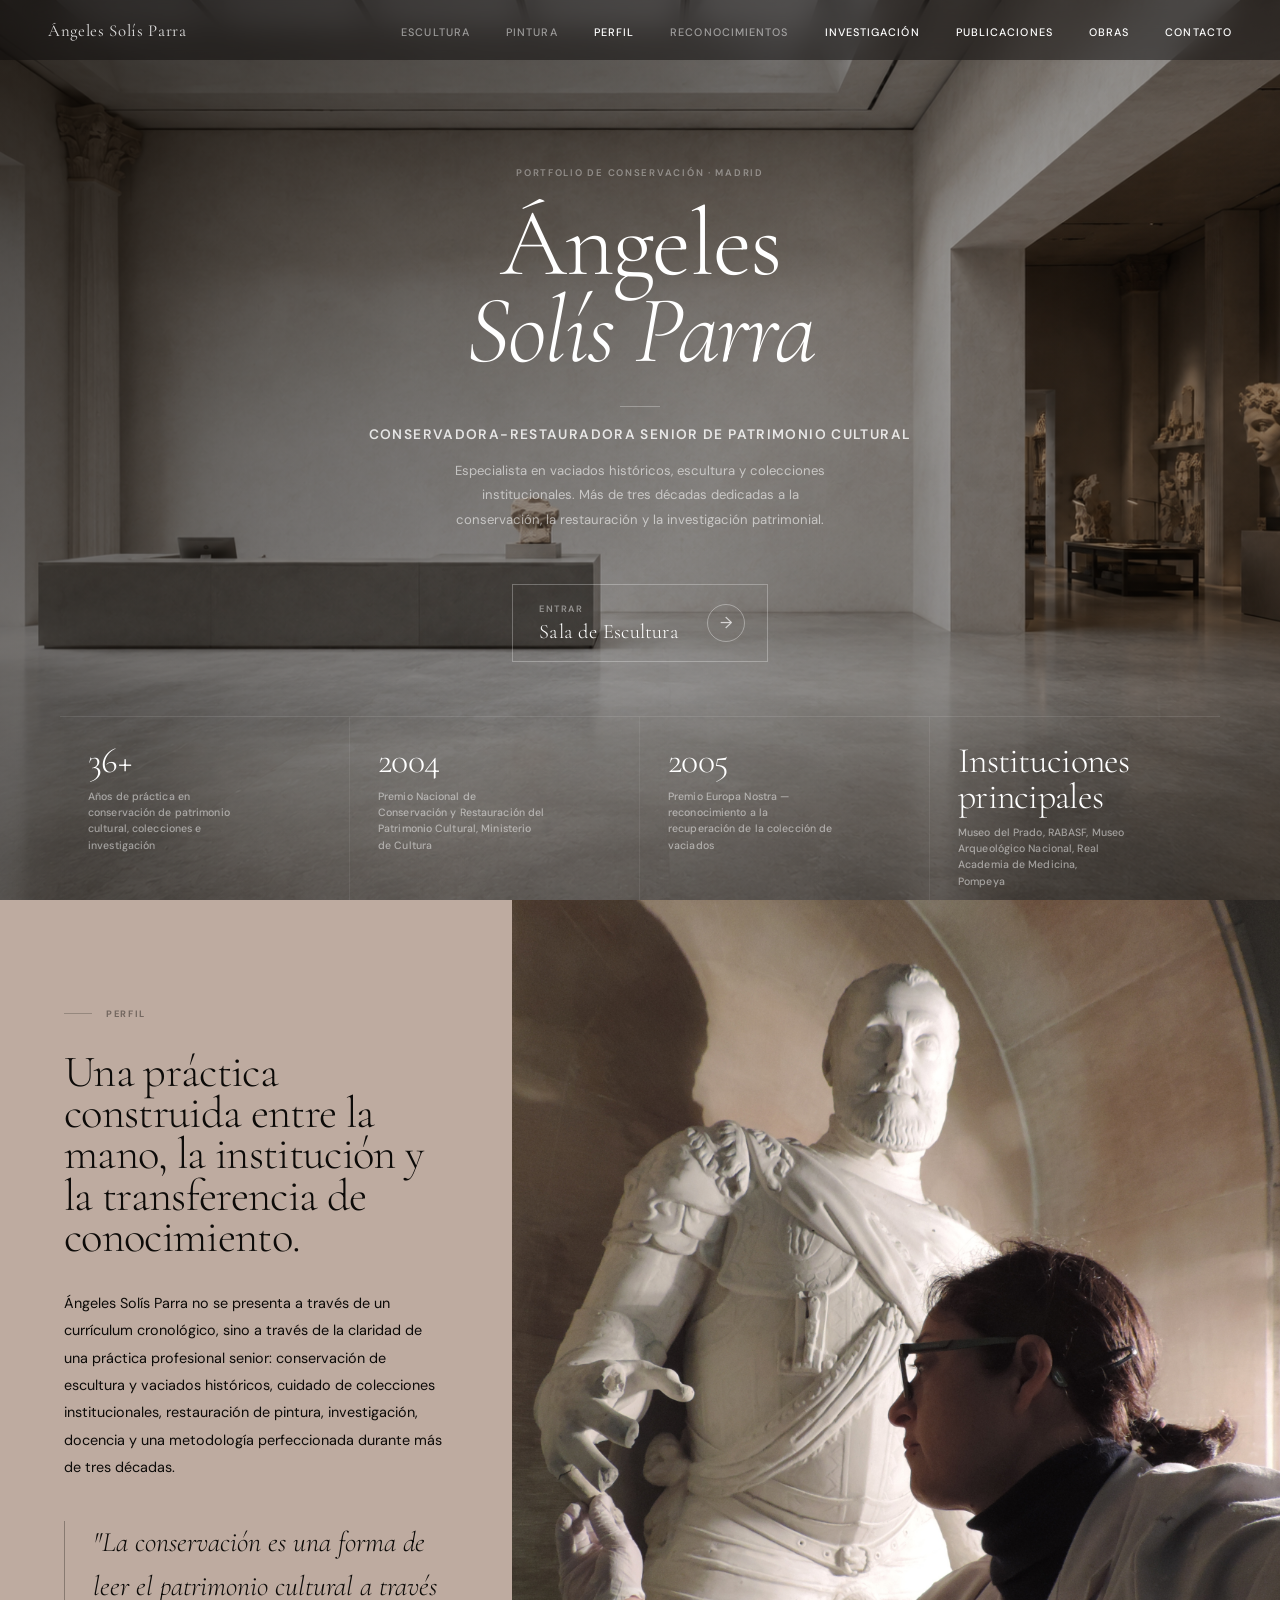
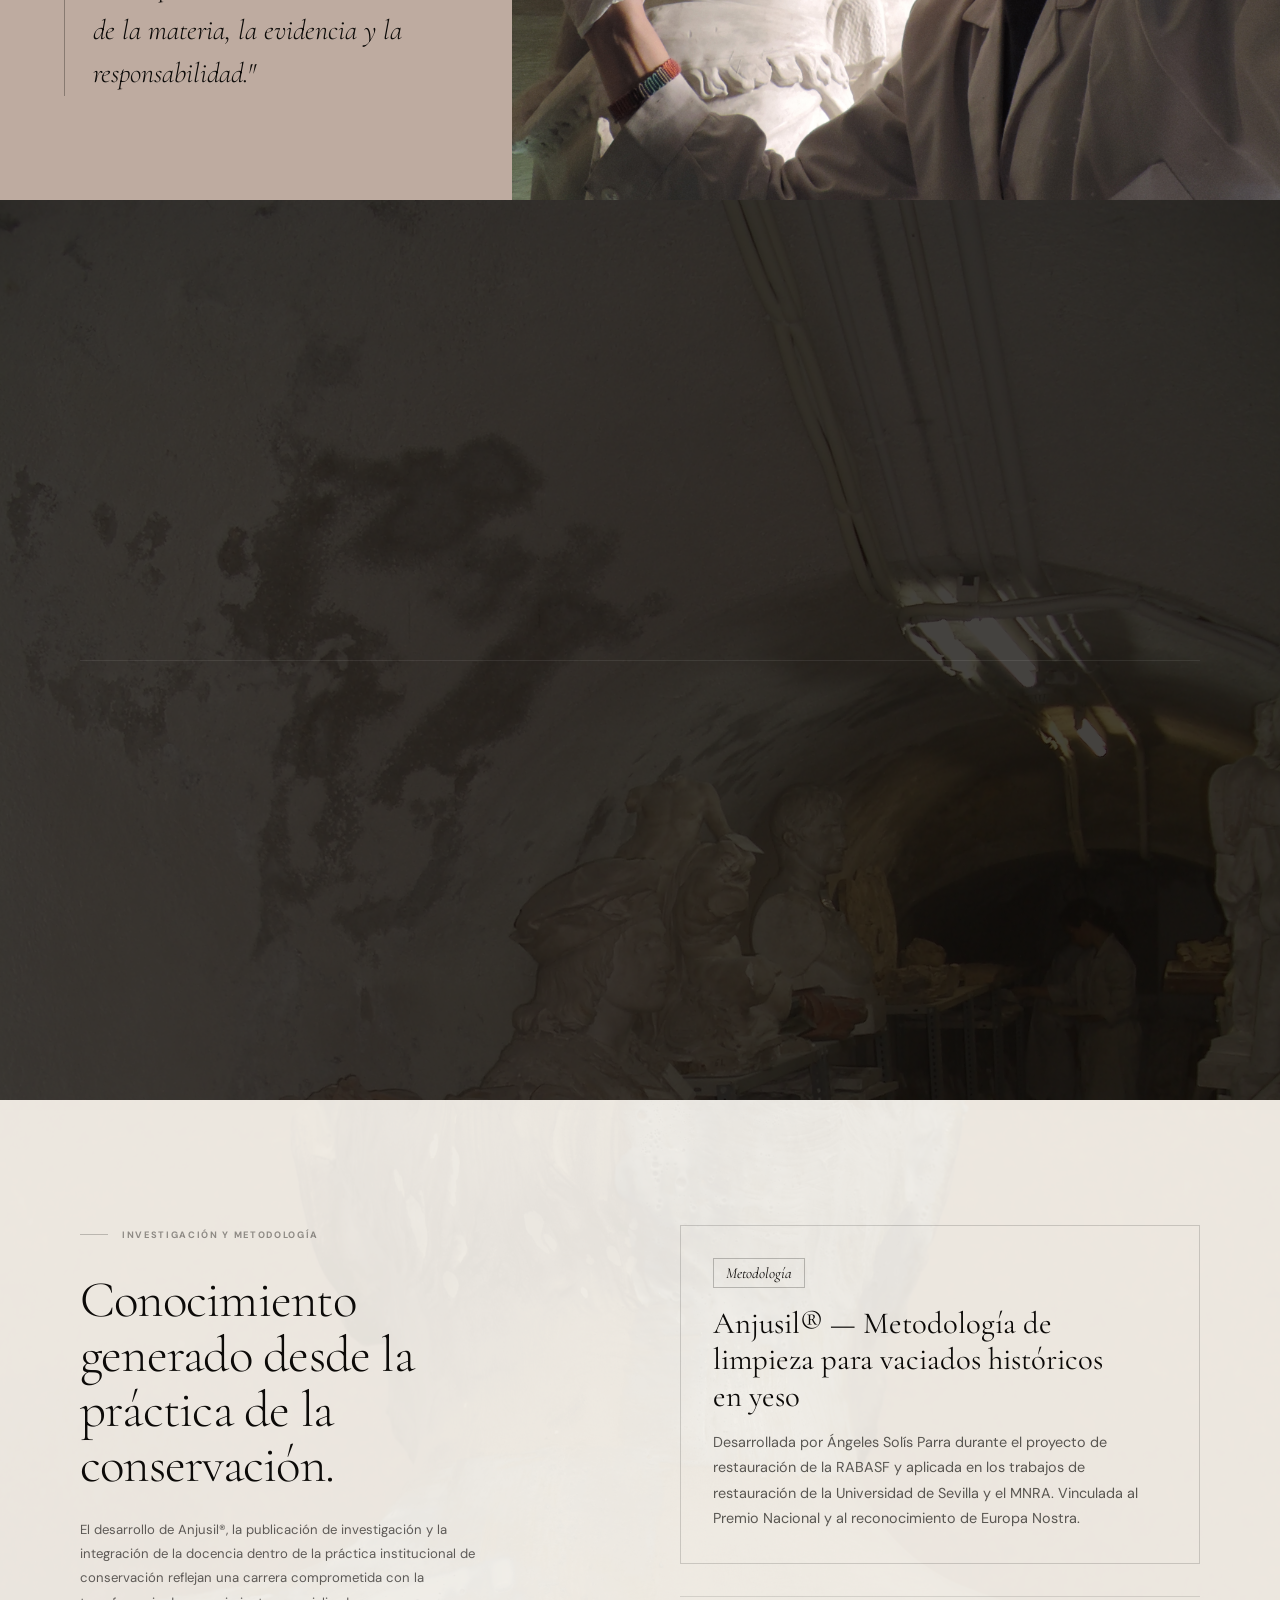
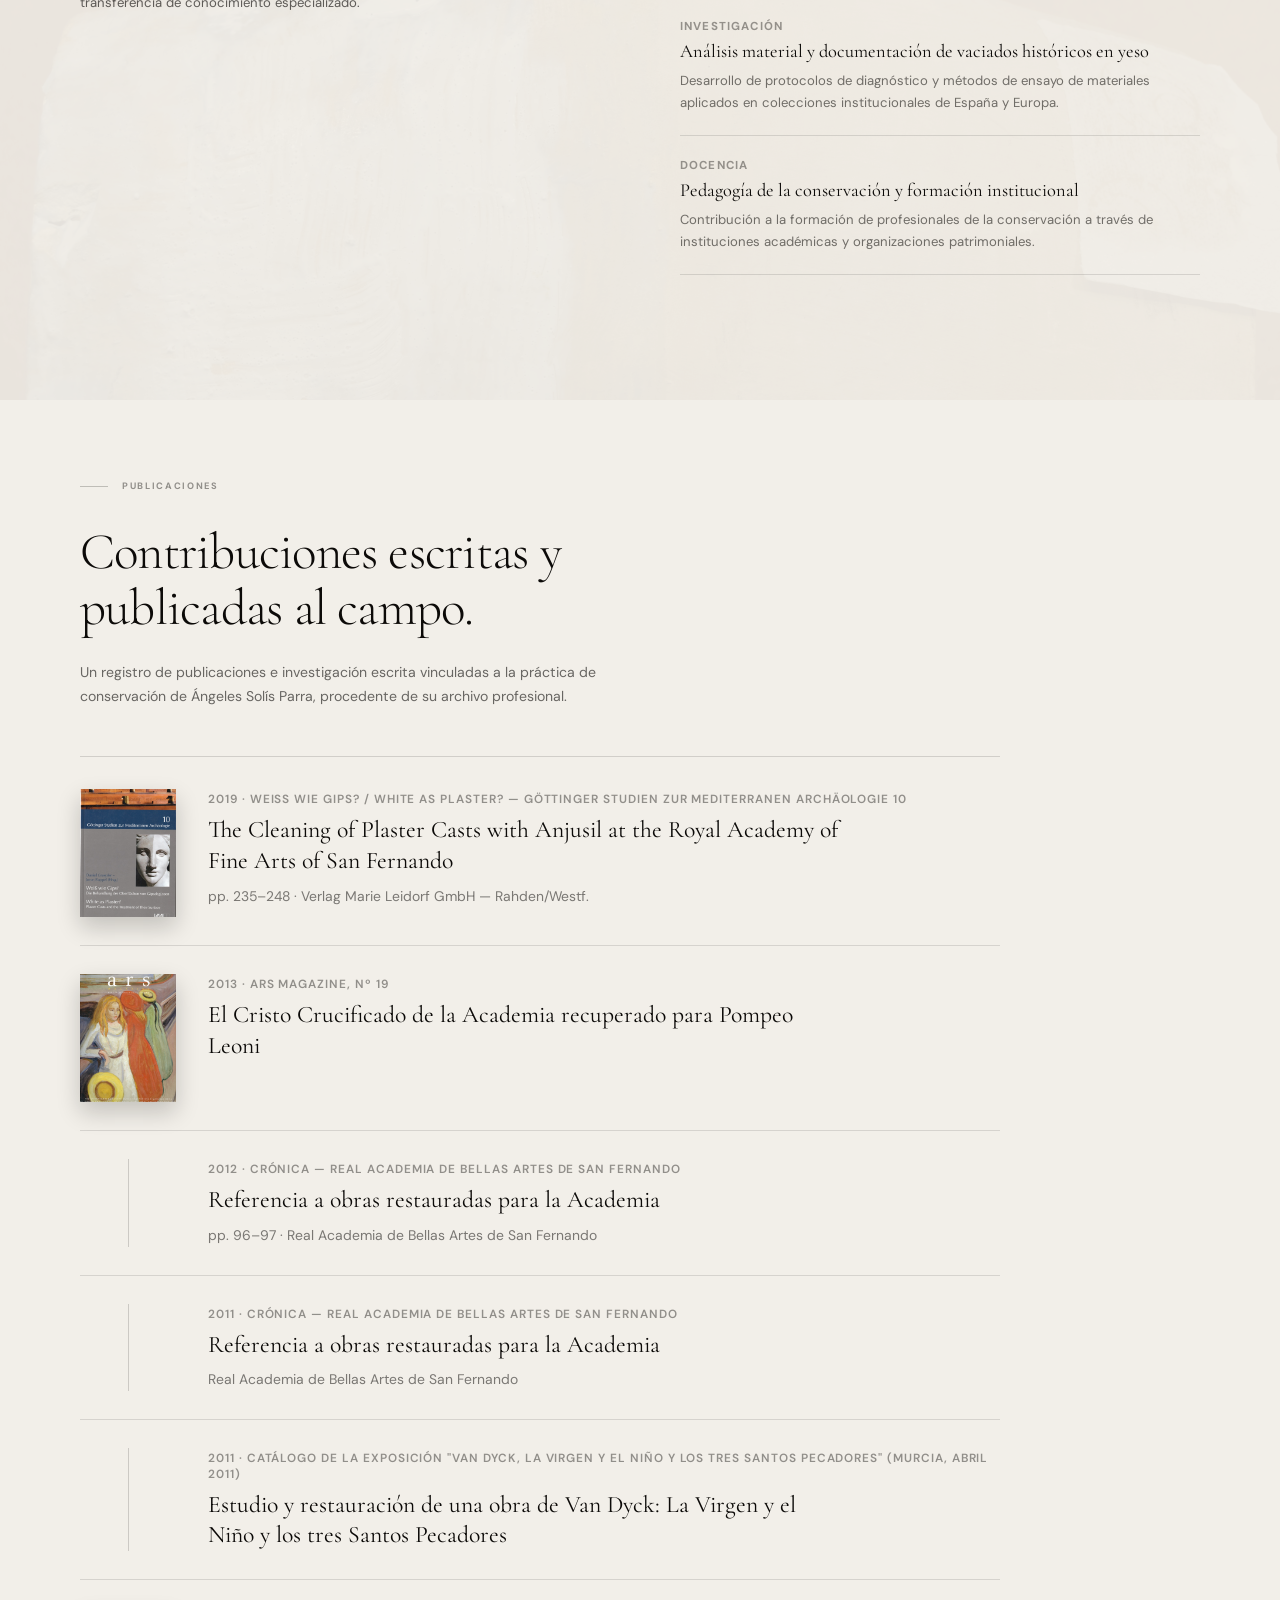
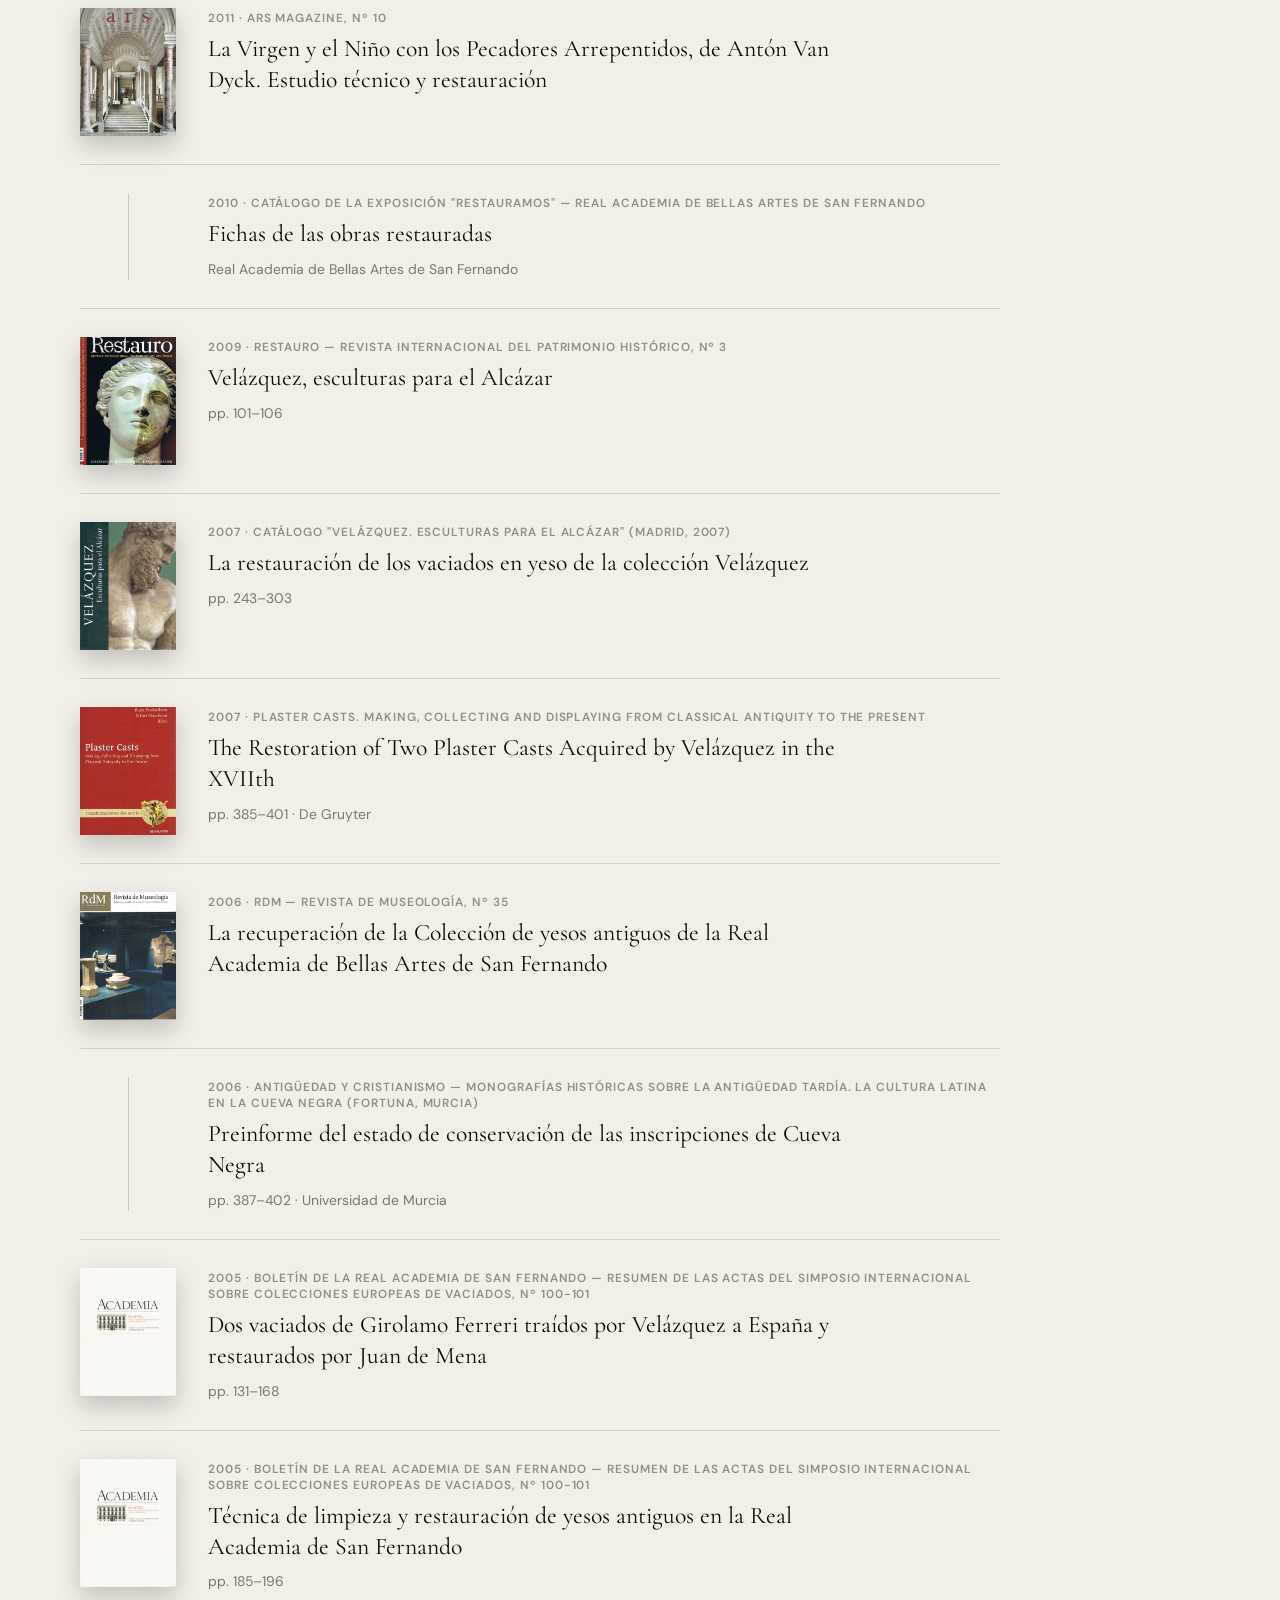
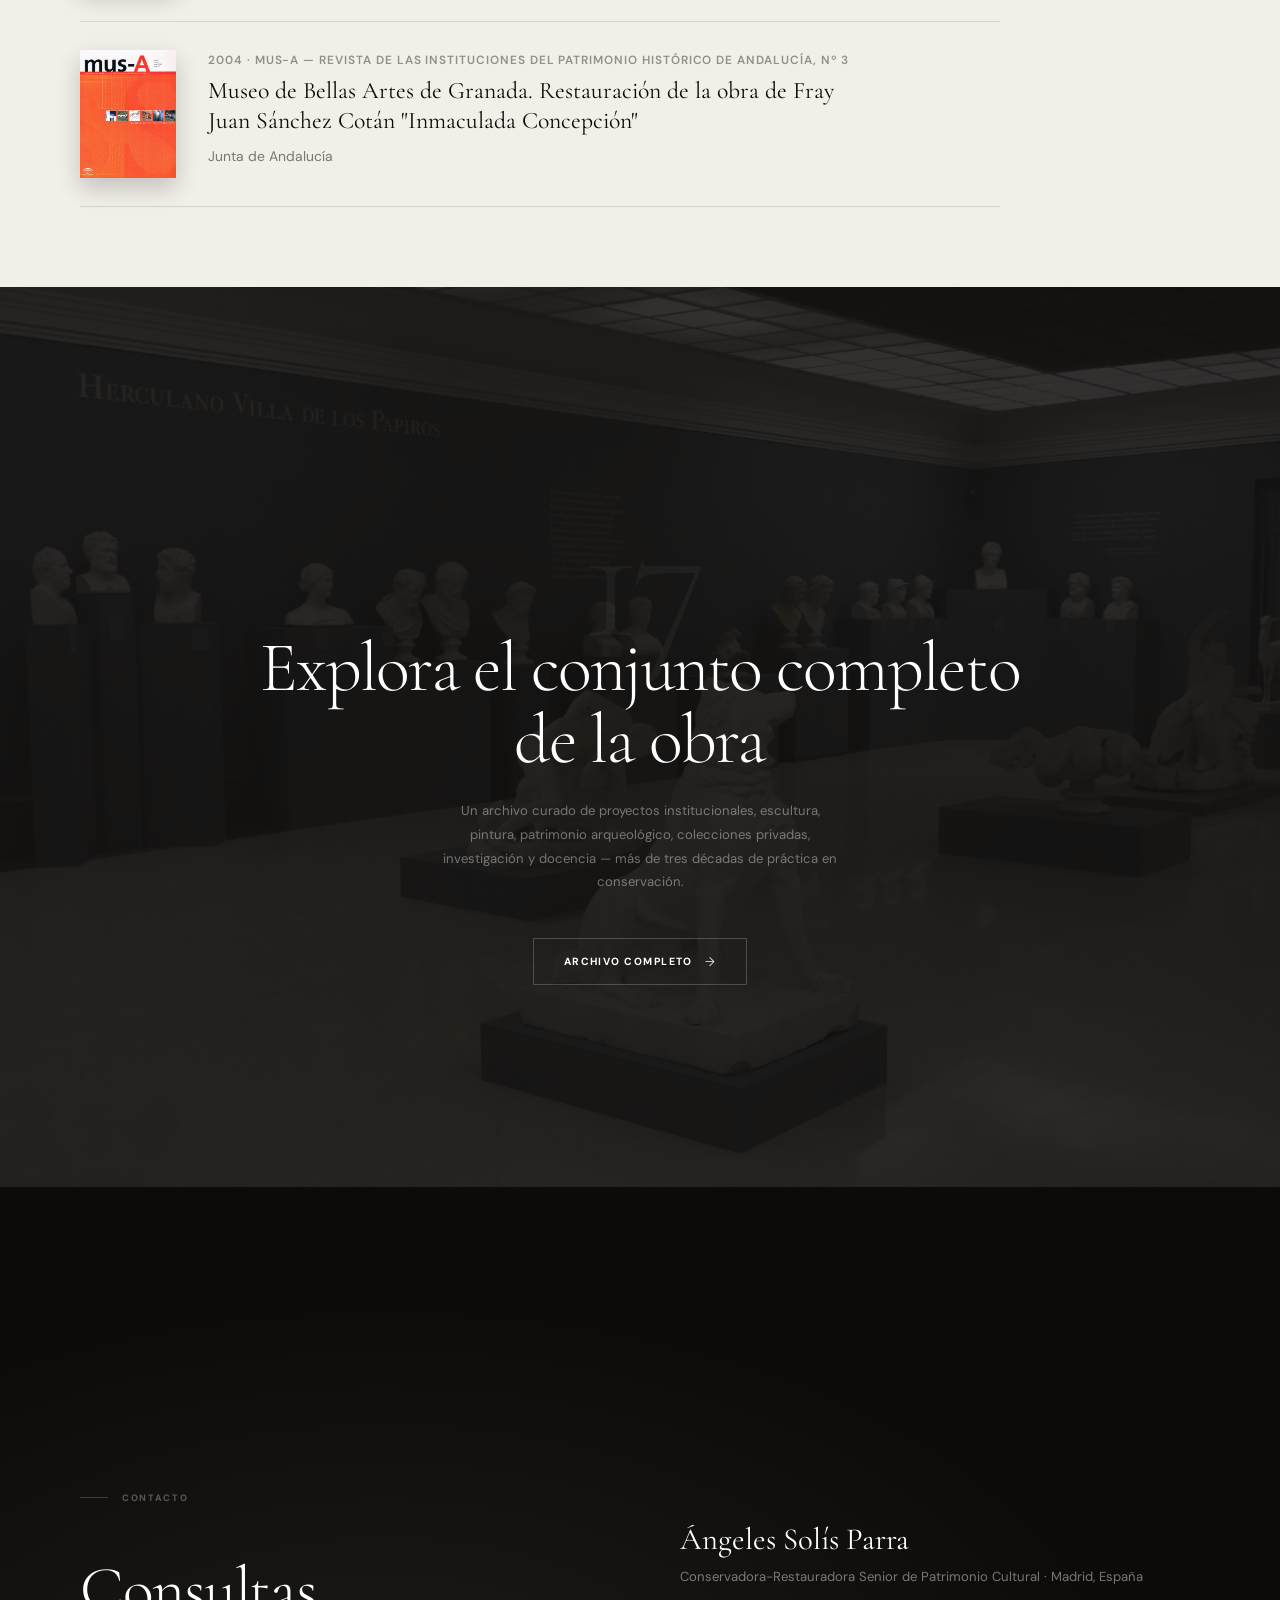
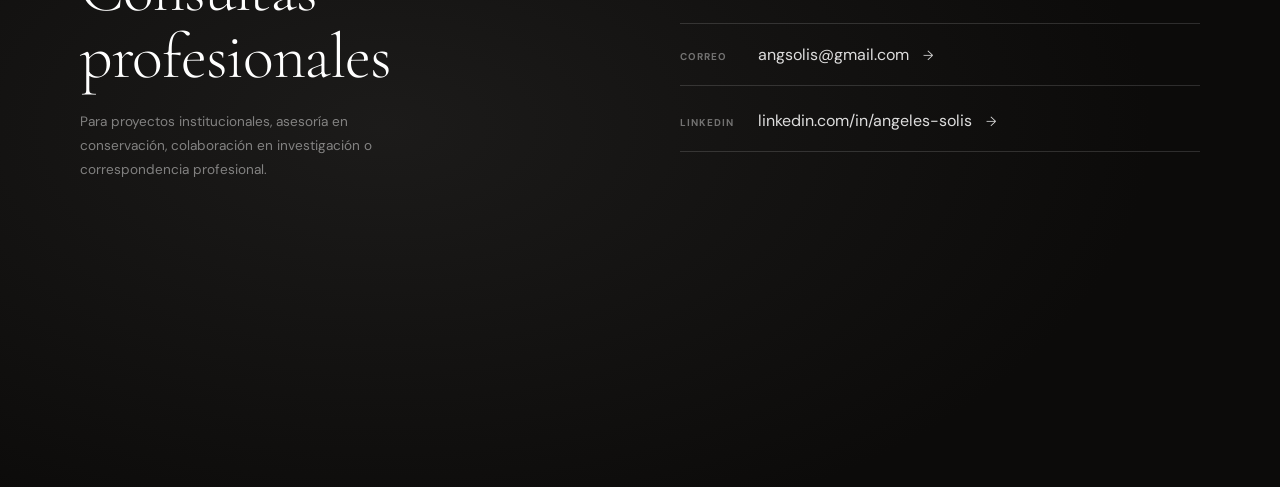
==== commit 25e28860: "Final responsive and navigation polish Co-Authored-By: Claude Sonnet 5 <noreply@anthropic.com>" ====
--- a/index.html
+++ b/index.html
@@ -10,7 +10,7 @@
   <link rel="preconnect" href="https://fonts.gstatic.com" crossorigin>
   <link href="https://fonts.googleapis.com/css2?family=Cormorant+Garamond:ital,wght@0,300;0,400;0,500;1,300;1,400&family=DM+Sans:opsz,wght@9..40,300;9..40,400;9..40,500;9..40,600&display=swap" rel="stylesheet">
 
-  <link rel="stylesheet" href="assets/css/style.css?v=1">
+  <link rel="stylesheet" href="assets/css/style.css?v=12">
 </head>
 <body>
 
@@ -19,7 +19,10 @@
   ════════════════════════════════════════════ -->
   <header class="site-nav" role="banner">
     <a class="site-nav__brand" href="#" data-room="rp-home">Ángeles Solís Parra</a>
-    <nav aria-label="Navegación principal">
+    <button class="nav-toggle" type="button" aria-label="Abrir menú" aria-expanded="false" aria-controls="site-nav-menu">
+      <span></span><span></span><span></span>
+    </button>
+    <nav aria-label="Navegación principal" id="site-nav-menu">
       <ul role="list">
         <li><a href="#" data-room="rp-vaciados">Escultura</a></li>
         <li><a href="#" data-room="rp-pintura">Pintura</a></li>
@@ -32,6 +35,7 @@
       </ul>
     </nav>
   </header>
+  <div class="nav-backdrop"></div>
 
 
   <!-- ════════════════════════════════════════════
@@ -135,55 +139,46 @@
           </div>
 
           <div class="room__projects">
-            <a href="project-detail.html?id=vaciados-rabasf&from=vaciados" class="feature-card">
-              <div class="feature-card__frame">
-                <p class="feature-card__ghost" aria-hidden="true">2001–06</p>
-                <div class="feature-card__img">
-                  <img src="assets/images/proj-vaciados-rabasf-hero.jpg" alt="Colección de vaciados RABASF" loading="lazy">
-                </div>
-                <div class="feature-card__detail" aria-hidden="true">
-                  <img src="assets/images/sculpture-plaster-detail-01.jpg" alt="" loading="lazy">
-                </div>
-              </div>
-              <div class="feature-card__body">
-                <span class="feature-card__meta">Escultura · 2001–2006</span>
+            <a href="project-detail.html?id=vaciados-rabasf&from=vaciados" class="project-card">
+              <div class="project-card__img">
+                <img src="assets/images/proj-vaciados-rabasf-hero.jpg" alt="Colección de vaciados RABASF" loading="lazy">
+              </div>
+              <div class="project-card__body">
+                <span class="project-card__meta">Escultura · 2001–2006</span>
                 <h3>Real Academia de Bellas Artes de San Fernando</h3>
-                <span class="feature-card__link">Más información</span>
-              </div>
-            </a>
-
-            <div class="room__secondary">
-              <a href="project-detail.html?id=museo-reproducciones-madrid&from=vaciados" class="project-card">
-                <div class="project-card__img">
-                  <img src="assets/images/proj-mnra-hero.jpg" alt="Museo de Reproducciones Artísticas" loading="lazy">
-                </div>
-                <div class="project-card__body">
-                  <span class="project-card__meta">Institucional · 2009–2011</span>
-                  <h3>Museo Nacional de Reproducciones Artísticas</h3>
-                  <span class="project-card__link">Más información</span>
-                </div>
-              </a>
-              <a href="project-detail.html?id=pompeya&from=vaciados" class="project-card">
-                <div class="project-card__img">
-                  <img src="assets/images/proj-pompeya-hero.jpg" alt="Pompeya" loading="lazy">
-                </div>
-                <div class="project-card__body">
-                  <span class="project-card__meta">Arqueológico · 2008 y 2011</span>
-                  <h3>Pompeya</h3>
-                  <span class="project-card__link">Más información</span>
-                </div>
-              </a>
-              <a href="project-detail.html?id=museo-del-prado&from=vaciados" class="project-card">
-                <div class="project-card__img">
-                  <img src="assets/images/proj-prado-hero.jpg" alt="Museo del Prado" loading="lazy">
-                </div>
-                <div class="project-card__body">
-                  <span class="project-card__meta">Escultura · 1996–2001</span>
-                  <h3>Museo Nacional del Prado</h3>
-                  <span class="project-card__link">Más información</span>
-                </div>
-              </a>
-            </div>
+                <span class="project-card__link">Más información</span>
+              </div>
+            </a>
+            <a href="project-detail.html?id=museo-reproducciones-madrid&from=vaciados" class="project-card">
+              <div class="project-card__img">
+                <img src="assets/images/proj-mnra-hero.jpg" alt="Museo de Reproducciones Artísticas" loading="lazy">
+              </div>
+              <div class="project-card__body">
+                <span class="project-card__meta">Institucional · 2009–2011</span>
+                <h3>Museo Nacional de Reproducciones Artísticas</h3>
+                <span class="project-card__link">Más información</span>
+              </div>
+            </a>
+            <a href="project-detail.html?id=pompeya&from=vaciados" class="project-card">
+              <div class="project-card__img">
+                <img src="assets/images/proj-pompeya-hero.jpg" alt="Pompeya" loading="lazy">
+              </div>
+              <div class="project-card__body">
+                <span class="project-card__meta">Arqueológico · 2008 y 2011</span>
+                <h3>Pompeya</h3>
+                <span class="project-card__link">Más información</span>
+              </div>
+            </a>
+            <a href="project-detail.html?id=museo-del-prado&from=vaciados" class="project-card">
+              <div class="project-card__img">
+                <img src="assets/images/proj-prado-hero.jpg" alt="Museo del Prado" loading="lazy">
+              </div>
+              <div class="project-card__body">
+                <span class="project-card__meta">Escultura · 1996–2001</span>
+                <h3>Museo Nacional del Prado</h3>
+                <span class="project-card__link">Más información</span>
+              </div>
+            </a>
           </div>
 
         </div><!-- /.room__layout -->
@@ -229,55 +224,46 @@
           </div>
 
           <div class="room__projects">
-            <a href="project-detail.html?id=pintura-rabasf&from=pintura" class="feature-card">
-              <div class="feature-card__frame">
-                <p class="feature-card__ghost" aria-hidden="true">2004–14</p>
-                <div class="feature-card__img">
-                  <img src="assets/images/proj-pintura-rabasf-hero.jpg" alt="Pintura RABASF" loading="lazy">
-                </div>
-                <div class="feature-card__detail" aria-hidden="true">
-                  <img src="assets/images/painting-surface-detail-01.jpg" alt="" loading="lazy">
-                </div>
-              </div>
-              <div class="feature-card__body">
-                <span class="feature-card__meta">Pintura · 2011–2015</span>
+            <a href="project-detail.html?id=pintura-rabasf&from=pintura" class="project-card">
+              <div class="project-card__img">
+                <img src="assets/images/proj-pintura-rabasf-hero.jpg" alt="Pintura RABASF" loading="lazy">
+              </div>
+              <div class="project-card__body">
+                <span class="project-card__meta">Pintura · 2011–2015</span>
                 <h3>Real Academia de Bellas Artes de San Fernando</h3>
-                <span class="feature-card__link">Más información</span>
-              </div>
-            </a>
-
-            <div class="room__secondary">
-              <a href="project-detail.html?id=museo-malaga&from=pintura" class="project-card">
-                <div class="project-card__img">
-                  <img src="assets/images/proj-malaga-hero.jpg" alt="Museo de Bellas Artes de Málaga" loading="lazy">
-                </div>
-                <div class="project-card__body">
-                  <span class="project-card__meta">Pintura · 2000–2003</span>
-                  <h3>Museo de Bellas Artes de Málaga</h3>
-                  <span class="project-card__link">Más información</span>
-                </div>
-              </a>
-              <a href="project-detail.html?id=catedral-zamora&from=pintura" class="project-card">
-                <div class="project-card__img">
-                  <img src="assets/images/proj-zamora-hero.jpg" alt="Catedral de Zamora" loading="lazy">
-                </div>
-                <div class="project-card__body">
-                  <span class="project-card__meta">Mural · 2009</span>
-                  <h3>Capilla del Cardenal, Catedral de Zamora</h3>
-                  <span class="project-card__link">Más información</span>
-                </div>
-              </a>
-              <a href="project-detail.html?id=museo-granada&from=pintura" class="project-card">
-                <div class="project-card__img">
-                  <img src="assets/images/proj-granada-hero.jpg" alt="Museo de Bellas Artes de Granada" loading="lazy">
-                </div>
-                <div class="project-card__body">
-                  <span class="project-card__meta">Pintura · 2003–2014</span>
-                  <h3>Museo de Bellas Artes de Granada</h3>
-                  <span class="project-card__link">Más información</span>
-                </div>
-              </a>
-            </div>
+                <span class="project-card__link">Más información</span>
+              </div>
+            </a>
+            <a href="project-detail.html?id=museo-malaga&from=pintura" class="project-card">
+              <div class="project-card__img">
+                <img src="assets/images/proj-malaga-hero.jpg" alt="Museo de Bellas Artes de Málaga" loading="lazy">
+              </div>
+              <div class="project-card__body">
+                <span class="project-card__meta">Pintura · 2000–2003</span>
+                <h3>Museo de Bellas Artes de Málaga</h3>
+                <span class="project-card__link">Más información</span>
+              </div>
+            </a>
+            <a href="project-detail.html?id=catedral-zamora&from=pintura" class="project-card">
+              <div class="project-card__img">
+                <img src="assets/images/proj-zamora-hero.jpg" alt="Catedral de Zamora" loading="lazy">
+              </div>
+              <div class="project-card__body">
+                <span class="project-card__meta">Mural · 2009</span>
+                <h3>Capilla del Cardenal, Catedral de Zamora</h3>
+                <span class="project-card__link">Más información</span>
+              </div>
+            </a>
+            <a href="project-detail.html?id=museo-granada&from=pintura" class="project-card">
+              <div class="project-card__img">
+                <img src="assets/images/proj-granada-hero.jpg" alt="Museo de Bellas Artes de Granada" loading="lazy">
+              </div>
+              <div class="project-card__body">
+                <span class="project-card__meta">Pintura · 2003–2014</span>
+                <h3>Museo de Bellas Artes de Granada</h3>
+                <span class="project-card__link">Más información</span>
+              </div>
+            </a>
           </div>
 
         </div><!-- /.room__layout -->
@@ -437,10 +423,11 @@
   </section>
 
 
+  <script src="assets/js/nav.js?v=1"></script>
   <script src="assets/js/transitions.js?v=2"></script>
-  <script src="assets/js/main.js?v=2"></script>
+  <script src="assets/js/main.js?v=5"></script>
   <script src="assets/js/micro.js?v=2"></script>
-  <script src="assets/js/publications.js?v=1"></script>
+  <script src="assets/js/publications.js?v=2"></script>
   <script>
     // Restore room panel when returning from a project detail page (?room=vaciados|pintura)
     const roomParam = new URLSearchParams(location.search).get('room');
--- a/assets/css/style.css
+++ b/assets/css/style.css
@@ -114,6 +114,41 @@
 
 .site-nav nav a.is-active::after { transform: scaleX(1); }
 
+/* Hamburger toggle — hidden on desktop, shown by the ≤1024px
+   breakpoint below. Three bars that cross into an X while open,
+   transform-only so nothing reflows. */
+.nav-toggle {
+  display: none;
+  flex-direction: column;
+  justify-content: center;
+  align-items: center;
+  gap: 5px;
+  width: 40px;
+  height: 40px;
+  flex-shrink: 0;
+  /* Must stay above the drawer (z-index 102) once open — the drawer
+     spans the full header height and would otherwise cover this
+     button, leaving no way to close the menu from the same control. */
+  position: relative;
+  z-index: 103;
+}
+
+.nav-toggle span {
+  display: block;
+  width: 22px;
+  height: 1.5px;
+  background: var(--white);
+  transition: transform 0.3s var(--easing), opacity 0.3s var(--easing);
+}
+
+.site-nav.is-open .nav-toggle span:nth-child(1) { transform: translateY(6.5px) rotate(45deg); }
+.site-nav.is-open .nav-toggle span:nth-child(2) { opacity: 0; }
+.site-nav.is-open .nav-toggle span:nth-child(3) { transform: translateY(-6.5px) rotate(-45deg); }
+
+.nav-backdrop {
+  display: none;
+}
+
 
 /* ══════════════════════════════════════════════════
    ROOM STAGE — stage architecture (unchanged for JS)
@@ -188,7 +223,7 @@
 /* Progressive reveal on room switch: content settles in a
    beat after the panel itself fades in, staggered by zone. */
 .home-identity, .home-enter-wrap, .home-stats,
-.room__intro, .feature-card, .room__secondary {
+.room__intro, .room__projects {
   opacity: 0;
   transform: translateY(16px);
   transition: opacity 0.6s var(--ease-out), transform 0.6s var(--ease-out);
@@ -199,8 +234,7 @@
 .room-panel.is-active .home-stats     { opacity: 1; transform: none; transition-delay: 0.34s; }
 
 .room-panel.is-active .room__intro     { opacity: 1; transform: none; transition-delay: 0.15s; }
-.room-panel.is-active .feature-card    { opacity: 1; transform: none; transition-delay: 0.26s; }
-.room-panel.is-active .room__secondary { opacity: 1; transform: none; transition-delay: 0.36s; }
+.room-panel.is-active .room__projects  { opacity: 1; transform: none; transition-delay: 0.26s; }
 
 
 /* ══════════════════════════════════════════════════
@@ -565,33 +599,50 @@
 
 
 /* ══════════════════════════════════════════════════
-   PROJECT CARDS — in rooms (dark, image-first)
+   PROJECT CARDS — in rooms (dark, horizontal rows)
+   One consistent card for every project in a room: same
+   structural size, thumbnail always on the left, no card
+   is visually "featured" over the others. Compact enough
+   that all four sit comfortably within the room without
+   spilling past the viewport. Hover is a quiet border/
+   background/thumbnail-zoom shift — the card itself never
+   changes size or reflows.
    ══════════════════════════════════════════════════ */
 
 .room__projects {
   display: flex;
   flex-direction: column;
-  border-top: 1px solid rgba(255,255,255,0.10);
+  gap: 13px;
 }
 
 .project-card {
   display: flex;
-  flex-direction: column;
-  background: rgba(18, 16, 14, 0.94);
-  color: var(--white);
+  flex-direction: row;
+  align-items: center;
+  gap: 31px;
   text-decoration: none;
-  border: 1px solid rgba(255,255,255,0.07);
-  transition: transform 0.3s var(--easing), border-color 0.3s;
-  overflow: hidden;
-}
-
-.project-card:hover {
-  transform: translateY(-3px);
-  border-color: rgba(255,255,255,0.16);
+  color: var(--white);
+  border: 1px solid rgba(255,255,255,0.14);
+  background: rgba(8,7,6,0.3);
+  padding: 15px 34px 15px 15px;
+  transition: border-color 0.3s var(--easing), background 0.3s var(--easing);
+}
+
+.project-card:hover,
+.project-card:focus-visible {
+  border-color: rgba(255,255,255,0.4);
+  background: rgba(8,7,6,0.46);
+}
+
+.project-card:focus-visible {
+  outline: 1px solid rgba(255,255,255,0.6);
+  outline-offset: 3px;
 }
 
 .project-card__img {
-  aspect-ratio: 16 / 9;
+  width: 128px;
+  height: 128px;
+  aspect-ratio: 1;
   overflow: hidden;
   flex-shrink: 0;
 }
@@ -599,326 +650,61 @@
 .project-card__img img {
   width: 100%; height: 100%;
   object-fit: cover;
-  transition: transform 0.55s var(--easing);
-}
-
-.project-card:hover .project-card__img img {
-  transform: scale(1.07);
+  transition: transform 0.5s var(--easing);
+}
+
+.project-card:hover .project-card__img img,
+.project-card:focus-visible .project-card__img img {
+  transform: scale(1.08);
 }
 
 .project-card__body {
-  padding: 12px 14px 14px;
-  display: flex;
-  flex-direction: column;
-  gap: 5px;
+  display: flex;
+  flex-direction: column;
+  gap: 6px;
   flex: 1;
+  min-width: 0;
 }
 
 .project-card__meta {
   font-family: var(--f-sans);
-  font-size: 0.56rem;
+  font-size: 0.86rem;
   font-weight: 600;
-  letter-spacing: 0.12em;
+  letter-spacing: 0.1em;
   text-transform: uppercase;
-  color: rgba(255,255,255,0.28);
+  color: rgba(255,255,255,0.5);
 }
 
 .project-card__body h3 {
   font-family: var(--f-serif);
-  font-size: 0.9rem;
-  font-weight: 500;
-  line-height: 1.3;
-  color: rgba(255,255,255,0.92);
-}
-
-.project-card__body p {
-  font-family: var(--f-sans);
-  font-size: 0.62rem;
-  line-height: 1.55;
-  color: rgba(255,255,255,0.35);
+  font-size: 1.56rem;
+  font-weight: 400;
+  line-height: 1.25;
+  color: var(--white);
 }
 
 .project-card__link {
   font-family: var(--f-sans);
-  font-size: 0.56rem;
+  font-size: 0.84rem;
   font-weight: 700;
-  letter-spacing: 0.12em;
+  letter-spacing: 0.08em;
   text-transform: uppercase;
-  color: rgba(255,255,255,0.3);
-  margin-top: 4px;
+  color: rgba(255,255,255,0.55);
   display: flex;
   align-items: center;
   gap: 6px;
-  transition: color 0.2s;
+  transition: color 0.2s, gap 0.2s;
 }
 
 .project-card__link::after { content: '→'; font-weight: 300; letter-spacing: 0; }
-.project-card:hover .project-card__link { color: rgba(255,255,255,0.75); }
-
-/* ── ROOM PANELS: curated editorial spread ───────────
-   One protagonist (feature-card) + a quieter secondary
-   strip — replaces the old four-equal-rows list so the
-   room reads as a curated exhibit, not a UI panel glued
-   onto the photograph. No opaque panel behind the whole
-   list: each element carries its own legibility.
-   Scoped to .room__projects so the Archive grid (its own
-   page) is untouched.
-   ──────────────────────────────────────────────────── */
-
-.room__projects {
-  display: flex;
-  flex-direction: column;
-  gap: 26px;
-}
-
-/* Protagonist — image and text share one continuous frame
-   (border + wash) so the pair reads as a single exhibition
-   piece, not two elements placed near each other. */
-.feature-card {
-  display: grid;
-  grid-template-columns: 210px 1fr;
-  align-items: stretch;
-  position: relative;
-  text-decoration: none;
-  color: var(--white);
-  border: 1px solid rgba(255,255,255,0.18);
-  background: rgba(8,7,6,0.26);
-  transition: border-color 0.3s var(--easing), background 0.3s var(--easing);
-}
-
-.feature-card:hover,
-.feature-card:focus-visible {
-  border-color: rgba(255,255,255,0.42);
-  background: rgba(8,7,6,0.4);
-}
-
-.feature-card:focus-visible {
-  outline: 1px solid rgba(255,255,255,0.6);
-  outline-offset: 3px;
-}
-
-/* Museum label plate — small, always-legible date chip in the
-   protagonist image's corner. Echoes the Hall CTA's bordered-
-   placard language rather than fighting a photograph for
-   contrast the way a giant translucent numeral would. */
-.feature-card__ghost {
-  position: absolute;
-  top: 14px;
-  left: 14px;
-  z-index: 2;
-  padding: 6px 12px;
-  background: rgba(12,11,10,0.74);
-  border: 1px solid rgba(255,255,255,0.24);
-  font-family: var(--f-serif);
-  font-style: italic;
-  font-size: 0.95rem;
-  font-weight: 400;
-  letter-spacing: 0.01em;
-  color: rgba(255,255,255,0.88);
-  line-height: 1;
-  pointer-events: none;
-  user-select: none;
-  white-space: nowrap;
-}
-
-.feature-card__frame {
-  position: relative;
-  z-index: 1;
-  min-height: 210px;
-  height: 100%;
-}
-
-.feature-card__img {
-  width: 100%; height: 100%;
-  overflow: hidden;
-}
-
-.feature-card__img img {
-  width: 100%; height: 100%;
-  object-fit: cover;
-  transition: transform 0.6s var(--easing);
-}
-
-.feature-card:hover .feature-card__img img { transform: scale(1.06); }
-
-.feature-card__detail {
-  position: absolute;
-  width: 60px;
-  height: 60px;
-  right: 14px;
-  bottom: -16px;
-  overflow: hidden;
-  border: 3px solid var(--ink);
-  box-shadow: 0 8px 20px rgba(0,0,0,0.55);
-}
-
-.feature-card__detail img {
-  width: 100%; height: 100%;
-  object-fit: cover;
-}
-
-.feature-card__body {
-  position: relative;
-  z-index: 1;
-  padding: 22px 26px;
-  display: flex;
-  flex-direction: column;
-  justify-content: center;
-  gap: 8px;
-}
-
-.feature-card__meta {
-  font-family: var(--f-sans);
-  font-size: 0.95rem;
-  font-weight: 600;
-  letter-spacing: 0.07em;
-  text-transform: uppercase;
-  color: rgba(255,255,255,0.66);
-}
-
-.feature-card__body h3 {
-  font-family: var(--f-serif);
-  font-size: clamp(1.6rem, 2.2vw, 2.1rem);
-  font-weight: 400;
-  line-height: 1.18;
-  color: var(--white);
-  max-width: 20ch;
-}
-
-.feature-card__link {
-  font-family: var(--f-sans);
-  font-size: 0.95rem;
-  font-weight: 700;
-  letter-spacing: 0.04em;
-  text-transform: uppercase;
-  color: rgba(255,255,255,0.74);
-  display: flex;
-  align-items: center;
-  gap: 6px;
-  margin-top: 4px;
-  transition: color 0.2s, gap 0.2s;
-}
-
-.feature-card__link::after { content: '→'; font-weight: 300; letter-spacing: 0; }
-.feature-card:hover .feature-card__link,
-.feature-card:focus-visible .feature-card__link { color: var(--white); gap: 10px; }
-
-/* Secondary strip — each project is a compact, bounded cluster
-   (image + title + meta + action, all within reach of the eye)
-   rather than a row spread across the full width of the room.
-   The rest of the row stays open photograph. */
-/* Three clear horizontal rows: image, then a comfortably
-   sized text stack (metadata / title / CTA) immediately next
-   to it. Generous type and air — legibility for an audience
-   that should never have to lean in, over squeezing three
-   projects into the smallest possible space. */
-.room__secondary {
-  display: flex;
-  flex-direction: column;
-  align-items: flex-start;
-  gap: 30px;
-}
-
-.room__secondary .project-card {
-  display: flex;
-  flex-direction: row;
-  align-items: center;
-  gap: 24px;
-  width: fit-content;
-  max-width: 100%;
-  min-height: 116px;
-  background: linear-gradient(100deg, rgba(8,7,6,0.36) 0%, rgba(8,7,6,0.12) 82%, transparent 100%);
-  border: none;
-  padding: 12px 32px 12px 12px;
-  transition: background 0.2s var(--easing);
-  overflow: visible;
-}
-
-.room__secondary .project-card:hover,
-.room__secondary .project-card:focus-visible {
-  transform: none;
-  background: linear-gradient(100deg, rgba(8,7,6,0.5) 0%, rgba(8,7,6,0.18) 82%, transparent 100%);
-}
-
-.room__secondary .project-card:focus-visible {
-  outline: 1px solid rgba(255,255,255,0.55);
-  outline-offset: 3px;
-}
-
-.room__secondary .project-card__img {
-  aspect-ratio: 1;
-  width: 112px;
-  height: 112px;
-  overflow: hidden;
-  flex-shrink: 0;
-  border: 1px solid rgba(255,255,255,0.16);
-}
-
-.room__secondary .project-card:hover .project-card__img img,
-.room__secondary .project-card:focus-visible .project-card__img img {
-  transform: scale(1.06);
-}
-
-.room__secondary .project-card__body {
-  padding: 0;
-  gap: 8px;
-  max-width: 34ch;
-  flex: none;
-}
-
-.room__secondary .project-card__meta {
-  font-size: 0.95rem;
-  font-weight: 600;
-  letter-spacing: 0.05em;
-  text-transform: uppercase;
-  color: rgba(255,255,255,0.66);
-  text-shadow: 0 1px 6px rgba(0,0,0,0.6);
-}
-
-.room__secondary .project-card__body h3 {
-  font-size: 1.3rem;
-  font-weight: 400;
-  line-height: 1.25;
-  color: rgba(255,255,255,0.95);
-  text-shadow: 0 2px 8px rgba(0,0,0,0.65);
-}
-
-.room__secondary .project-card__link {
-  margin-top: 2px;
-  font-size: 0.95rem;
-  font-weight: 700;
-  color: rgba(255,255,255,0.76);
-  text-shadow: 0 1px 6px rgba(0,0,0,0.6);
-  letter-spacing: 0.04em;
-  white-space: nowrap;
-}
-
-.room__secondary .project-card:hover .project-card__link,
-.room__secondary .project-card:focus-visible .project-card__link {
-  color: var(--white);
-}
-
-/* Pintura variant: mirror the protagonist and warm the
-   image treatment slightly so the two rooms read as
-   siblings, not clones. */
-.feature-card { grid-template-columns: 210px 1fr; }
-#rp-pintura .feature-card { grid-template-columns: 1fr 210px; }
-
-#rp-pintura .feature-card__frame { order: 2; }
-#rp-pintura .feature-card__body  { order: 1; }
-
-#rp-pintura .feature-card__ghost {
-  left: auto;
-  right: 14px;
-}
-
-#rp-pintura .feature-card__detail {
-  right: auto;
-  left: 14px;
-}
-
-#rp-pintura .feature-card__img img,
-#rp-pintura .room__secondary .project-card__img img {
+.project-card:hover .project-card__link,
+.project-card:focus-visible .project-card__link { color: var(--white); gap: 10px; }
+
+/* Pintura variant: warm the image treatment slightly so the two
+   rooms read as siblings, not clones — a colour nuance only,
+   the card structure itself stays identical to Escultura's
+   (thumbnail always on the left, no exceptions). */
+#rp-pintura .project-card__img img {
   filter: sepia(10%) saturate(1.08);
 }
 
@@ -957,7 +743,7 @@
   /* Ivory read as a veil, not a solid block — a faint hint of
      the page's own dark atmosphere shows through at the edges. */
   background: rgba(236,212,198,0.8);
-  padding: calc(var(--nav-h) + 8px) 64px 8px;
+  padding: calc(var(--nav-h) + 8px) 64px 64px;
   max-width: none;
   display: flex;
   flex-direction: column;
@@ -1091,7 +877,7 @@
   font-family: var(--f-serif);
   font-size: clamp(2.4rem, 5vw, 5.5rem);
   font-weight: 300;
-  line-height: 1.07;
+  line-height: 0.92;
   letter-spacing: -0.015em;
   color: var(--ink);
   margin-bottom: 6px;
@@ -1121,6 +907,22 @@
   padding-left: 28px;
   border-left: 1px solid rgba(12,10,8,0.3);
   border-top: none;
+}
+
+/* Desktop-only: smaller heading + an 8px-based vertical rhythm
+   between eyebrow / heading / body / quote, so the three blocks
+   read as distinct steps instead of one continuous mass. Placed
+   after the base About rules so it wins the cascade at matching
+   widths. Scoped above the tablet/mobile breakpoint (1024px) so
+   those sizes stay exactly as approved. */
+@media (min-width: 1025px) {
+  .about__heading {
+    font-size: clamp(1.68rem, 3.5vw, 3.85rem);
+    margin-bottom: 32px;
+  }
+  .about__body {
+    margin-bottom: 40px;
+  }
 }
 
 
@@ -2289,8 +2091,7 @@
   .room-nav, [data-reveal], .archive-entry__thumb img,
   .project-card__img img,
   .home-identity, .home-enter-wrap, .home-stats,
-  .room__intro, .feature-card, .room__secondary,
-  .feature-card__img img { transition: none !important; opacity: 1 !important; transform: none !important; }
+  .room__intro, .room__projects { transition: none !important; opacity: 1 !important; transform: none !important; }
 }
 
 
@@ -2312,14 +2113,62 @@
 
 @media (max-width: 1024px) {
   /* Nav no longer has room for 8 items + brand at full tracking —
-     let the link list scroll horizontally instead of wrapping the
-     brand or clipping links. No hamburger in this phase: all items
-     stay one tap/swipe away rather than hidden behind a menu. */
+     switches to a hamburger button opening a right-side drawer,
+     with generous spacing between items instead of a cramped
+     horizontal list. */
   .site-nav { padding: 0 24px; gap: 14px; }
-  .site-nav nav { flex: 1; min-width: 0; overflow-x: auto; scrollbar-width: none; -webkit-overflow-scrolling: touch; }
-  .site-nav nav::-webkit-scrollbar { display: none; }
-  .site-nav nav ul { gap: 22px; flex-wrap: nowrap; padding-right: 4px; }
-  .site-nav nav a { white-space: nowrap; }
+  .nav-toggle { display: flex; }
+
+  .site-nav nav {
+    position: fixed;
+    top: 0; right: 0;
+    /* .site-nav has backdrop-filter, which makes it the containing
+       block for position:fixed descendants — bottom:0 would resolve
+       against the 60px header box, not the viewport. An explicit
+       height sidesteps that (vh/svh units always read the real
+       viewport, regardless of containing block). */
+    height: 100svh;
+    width: min(320px, 82vw);
+    background: #0E0C0A;
+    border-left: 1px solid rgba(255,255,255,0.08);
+    padding: calc(var(--nav-h) + 16px) 32px 32px;
+    overflow-y: auto;
+    z-index: 102;
+    transform: translateX(100%);
+    transition: transform 0.35s var(--easing);
+  }
+  .site-nav.is-open nav { transform: translateX(0); }
+
+  .site-nav nav ul {
+    flex-direction: column;
+    align-items: stretch;
+    gap: 2px;
+  }
+  .site-nav nav a {
+    display: block;
+    padding: 17px 2px;
+    font-size: 0.8rem;
+    letter-spacing: 0.09em;
+    border-bottom: 1px solid rgba(255,255,255,0.08);
+  }
+  .site-nav nav a::after { display: none; }
+
+  .nav-backdrop {
+    display: block;
+    position: fixed;
+    inset: 0;
+    /* .site-nav establishes its own stacking context (position:fixed
+       + z-index), so the drawer's z-index:102 only wins ties inside
+       that context — for the backdrop to sit correctly beneath the
+       header/drawer, it needs a lower z-index than .site-nav itself
+       (100), not just lower than the drawer. */
+    z-index: 99;
+    background: rgba(6,5,4,0.55);
+    opacity: 0;
+    pointer-events: none;
+    transition: opacity 0.3s var(--easing);
+  }
+  .nav-backdrop.is-open { opacity: 1; pointer-events: auto; }
 
   .archive-entry { gap: 56px; }
   .recognition__grid { grid-template-columns: repeat(2, 1fr); }
@@ -2352,10 +2201,17 @@
     row-gap: 32px;
   }
 
-  .feature-card { grid-template-columns: 150px 1fr; }
-  #rp-pintura .feature-card { grid-template-columns: 1fr 150px; }
-  .feature-card__frame { min-height: 160px; }
-  .feature-card__body { padding: 16px 20px; }
+  /* Same horizontal row card as desktop — just a touch more
+     breathing room since the intro column now stacks above.
+     Text sizes pinned explicitly here so the desktop-only text
+     bump above doesn't cascade down to tablet. */
+  .room__projects { gap: 16px; }
+  .project-card { padding: 13px 23px 13px 13px; gap: 21px; }
+  .project-card__img { width: 98px; height: 98px; }
+  .project-card__body { gap: 5px; }
+  .project-card__meta { font-size: 0.72rem; }
+  .project-card__body h3 { font-size: 1.3rem; }
+  .project-card__link { font-size: 0.7rem; }
 
   .home-stats { grid-template-columns: repeat(2, 1fr); }
   .home-stat:nth-child(2) { border-right: none; }
@@ -2382,8 +2238,7 @@
 @media (max-width: 640px) {
   .site-nav { padding: 0 16px; gap: 12px; }
   .site-nav__brand { font-size: 0.8rem; }
-  .site-nav nav ul { gap: 15px; }
-  .site-nav nav a { font-size: 0.6rem; }
+  .site-nav nav { width: min(300px, 86vw); padding: calc(var(--nav-h) + 12px) 24px 24px; }
 
   /* Density pass: #room-stage is overflow:hidden (fixed, tied
      to the video-transition system) so on short mobile viewports
@@ -2411,32 +2266,19 @@
   .room__title { font-size: 3rem; }
   .room__subtitle { max-width: none; }
   .room__text { display: none; }
-  .room__projects { gap: 2px; }
-
-  /* Feature card stacks fully: image on top, text below —
-     still one bordered piece, just stacked instead of side by side. */
-  .feature-card,
-  #rp-pintura .feature-card {
-    grid-template-columns: 1fr;
-  }
-  #rp-pintura .feature-card__frame,
-  #rp-pintura .feature-card__body { order: initial; }
-
-  .feature-card__frame { min-height: 0; width: 100%; height: 30vw; max-height: 126px; }
-  .feature-card__body { padding: 10px 14px 12px; gap: 4px; }
-  .feature-card__body h3 { font-size: 1.3rem; }
-  .feature-card__meta { font-size: 0.85rem; }
-  .feature-card__link { font-size: 0.85rem; }
-  .feature-card__detail { width: 40px; height: 40px; right: 8px; bottom: -8px; }
-  #rp-pintura .feature-card__detail { left: 8px; right: auto; }
-
-  .room__secondary { gap: 18px; }
-  .room__secondary .project-card { gap: 14px; padding: 6px 12px 6px 4px; min-height: 0; max-width: none; }
-  .room__secondary .project-card__img { width: 76px; height: 76px; }
-  .room__secondary .project-card__body { gap: 4px; max-width: none; flex-shrink: 1; min-width: 0; }
-  .room__secondary .project-card__body h3 { font-size: 1rem; line-height: 1.25; }
-  .room__secondary .project-card__meta { font-size: 0.85rem; }
-  .room__secondary .project-card__link { font-size: 0.85rem; margin-top: 0; }
+
+  /* Same horizontal row card, compacted: small thumbnail + text
+     alongside it. Never the full-width image-on-top pattern —
+     that's what made the mobile cards oversized before. Reducing
+     comes from thumbnail size, padding and gap, not from the type
+     scale, which stays legible. */
+  .room__projects { gap: 13px; }
+  .project-card { padding: 10px 18px 10px 10px; gap: 16px; }
+  .project-card__img { width: 78px; height: 78px; }
+  .project-card__body { gap: 4px; }
+  .project-card__body h3 { font-size: 1rem; line-height: 1.22; }
+  .project-card__meta { font-size: 0.62rem; }
+  .project-card__link { font-size: 0.62rem; }
 
   .room-nav--cta { padding: 14px 16px 14px 18px; gap: 18px; }
   .room-nav--cta .room-nav__arrow { width: 32px; height: 32px; }
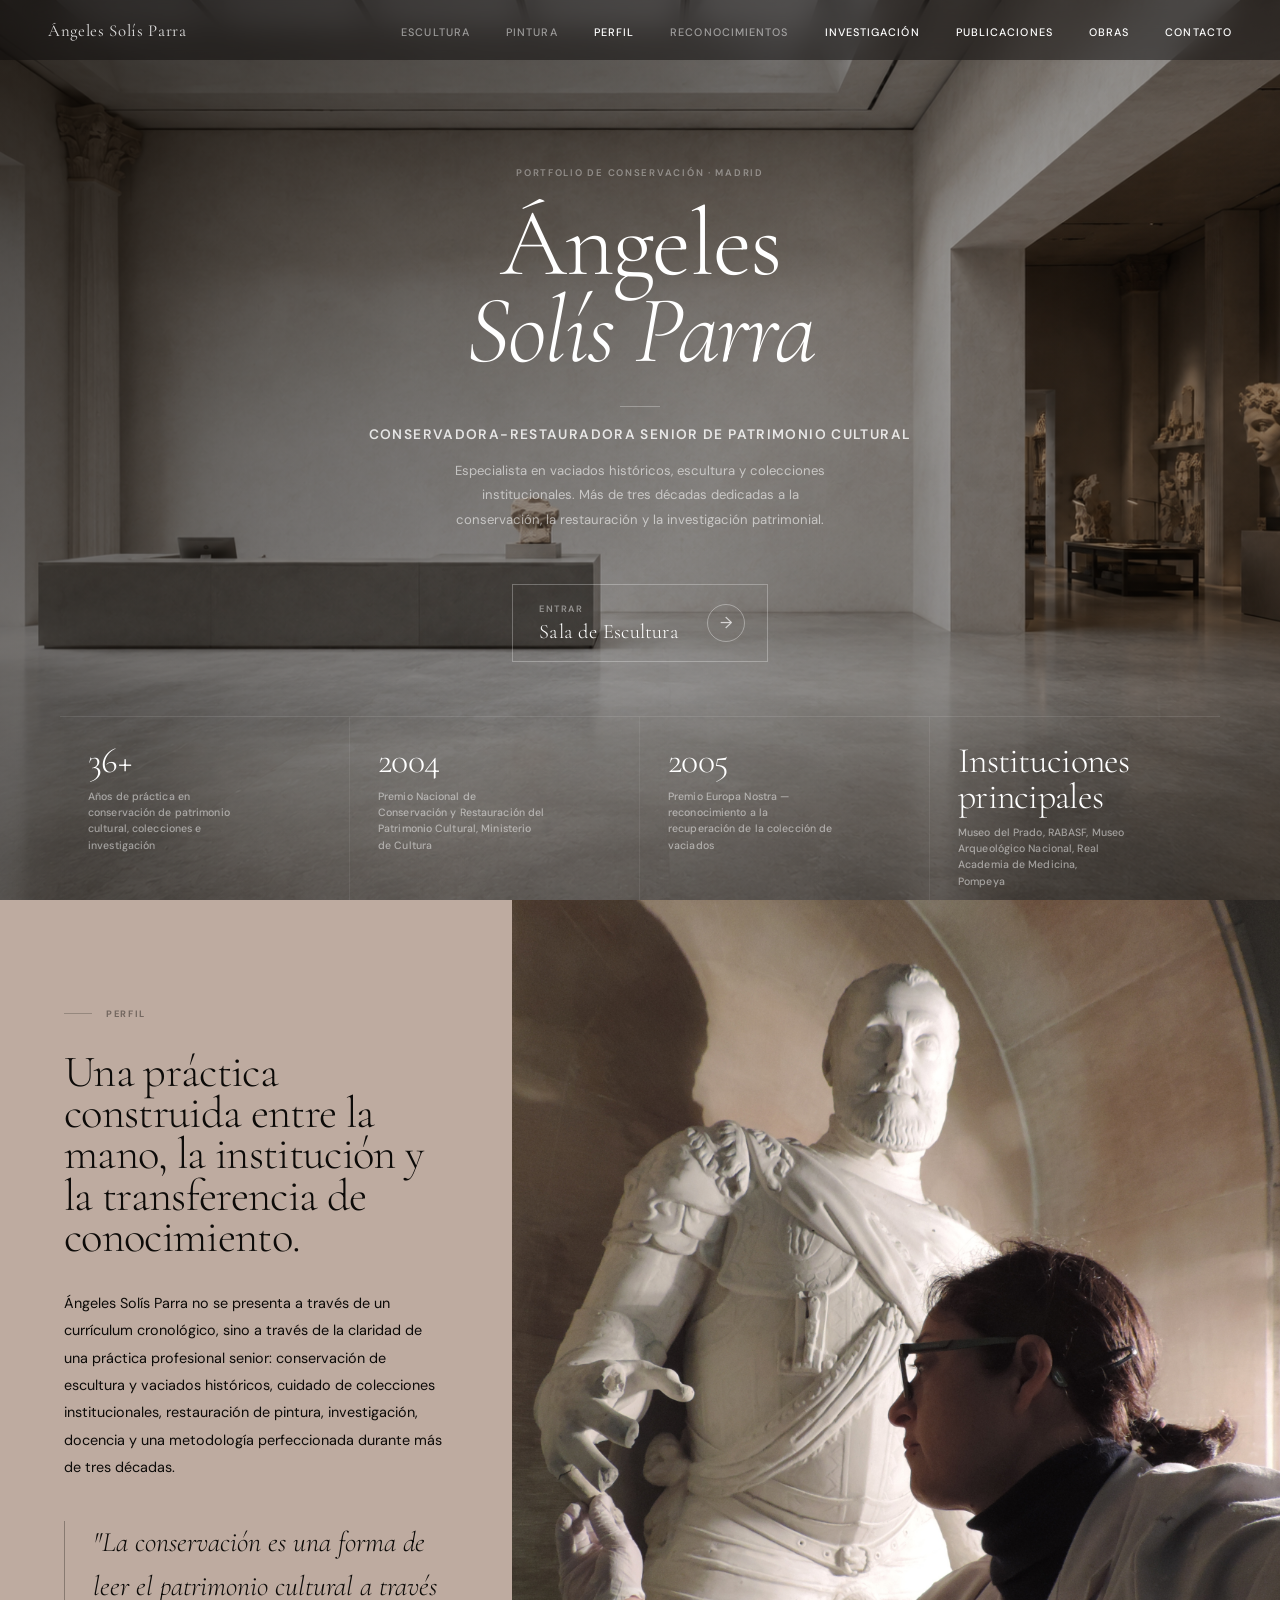
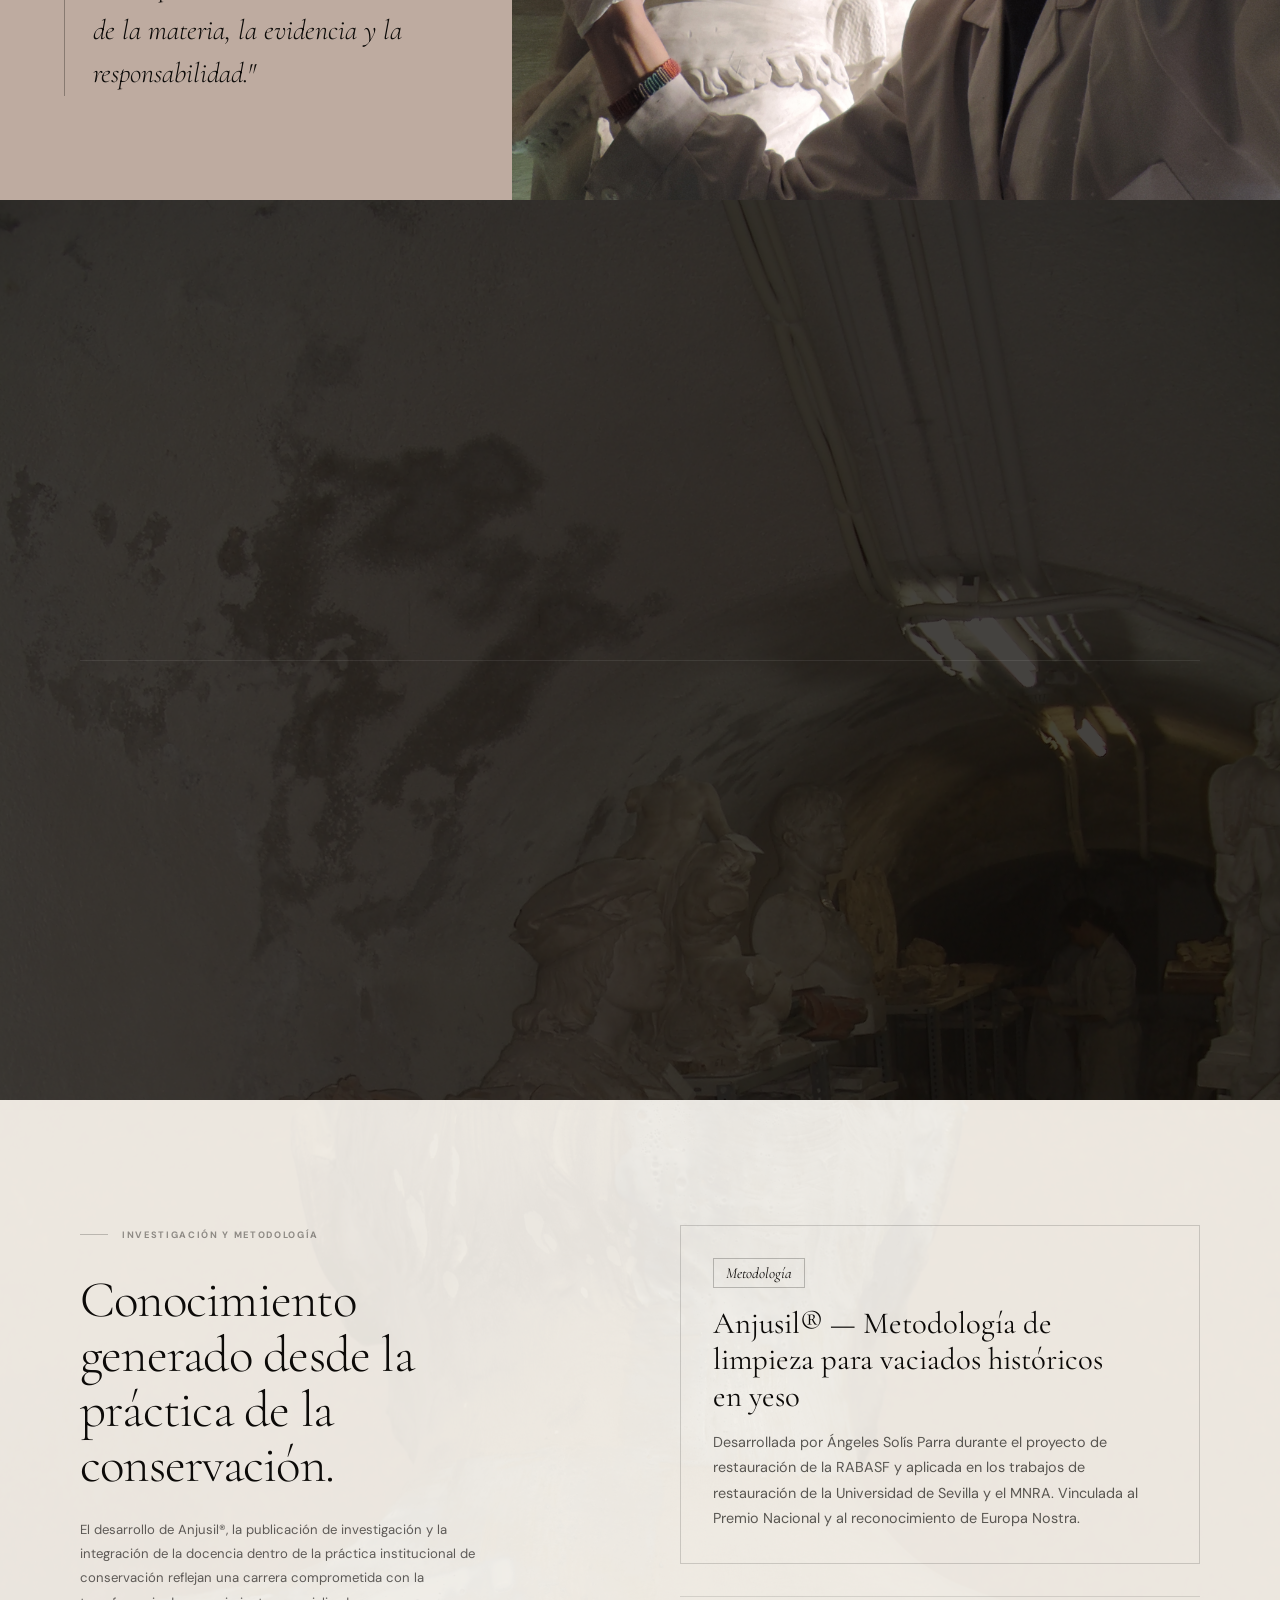
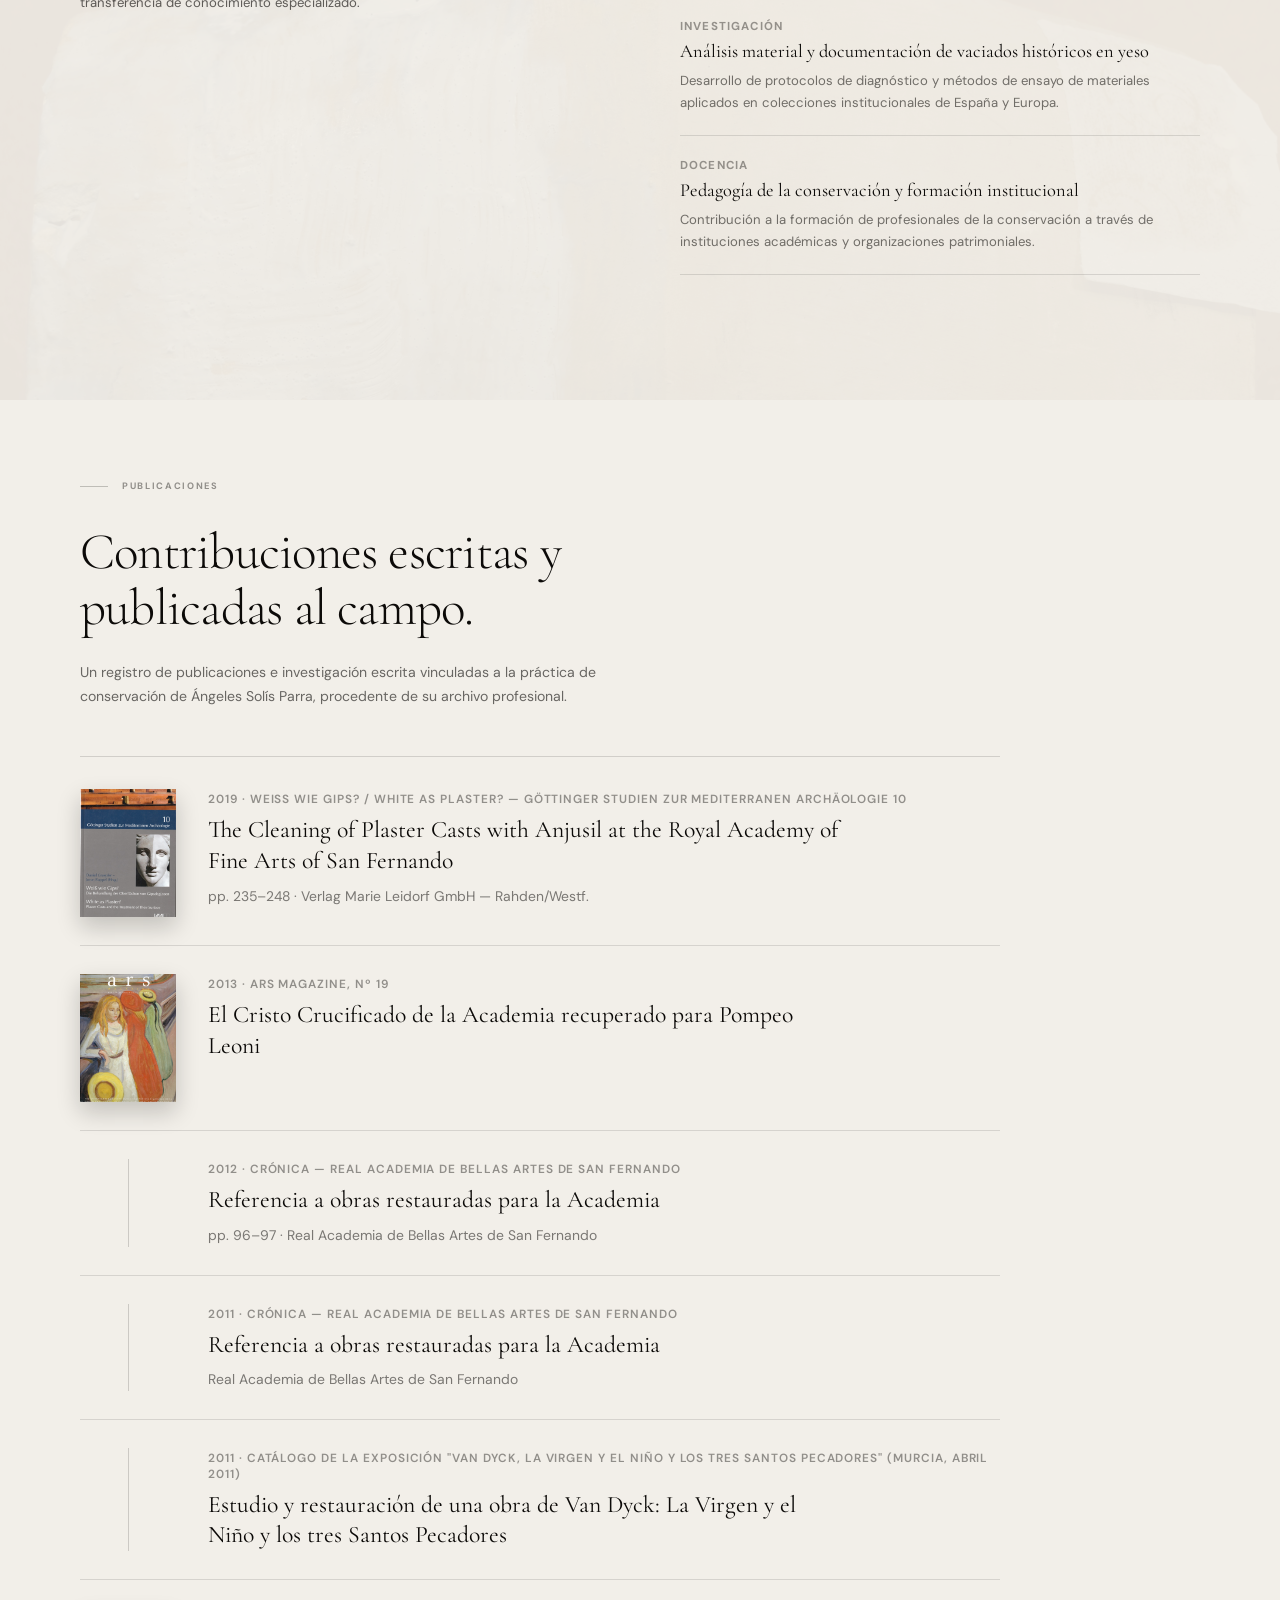
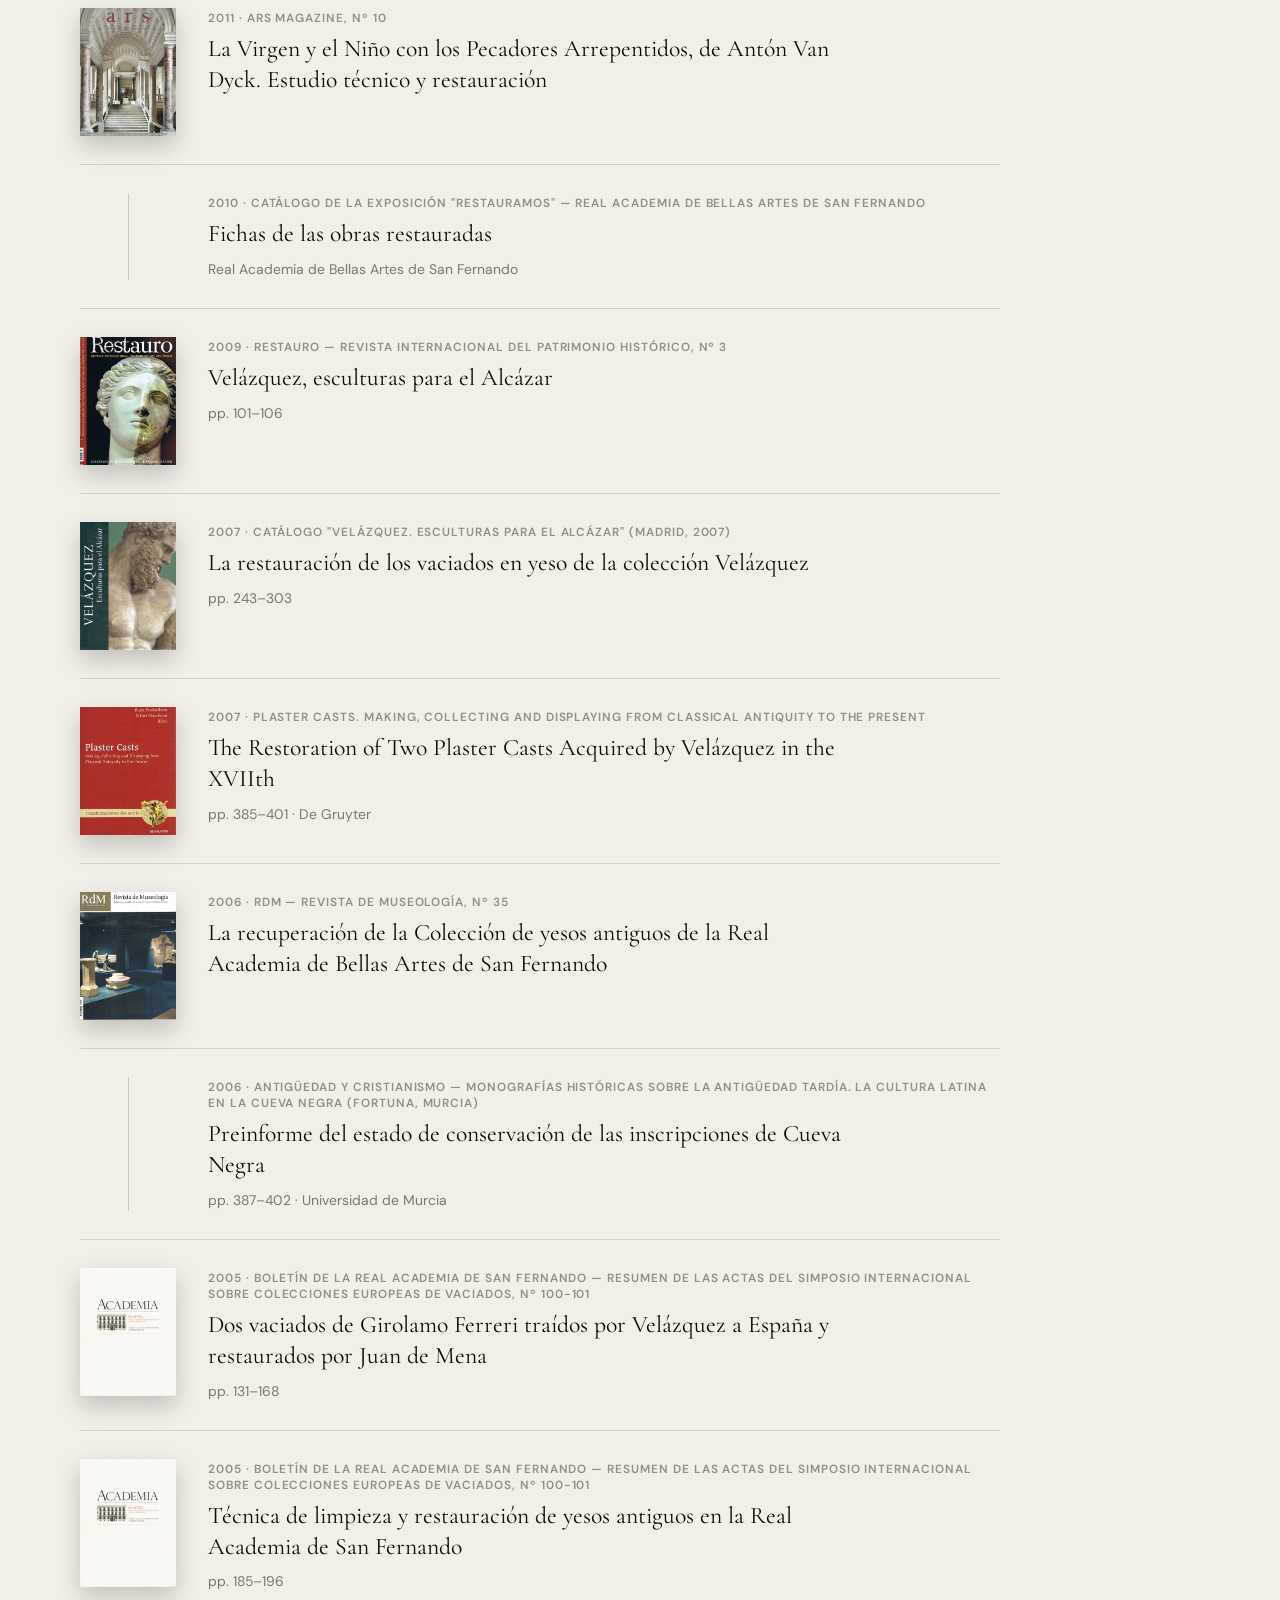
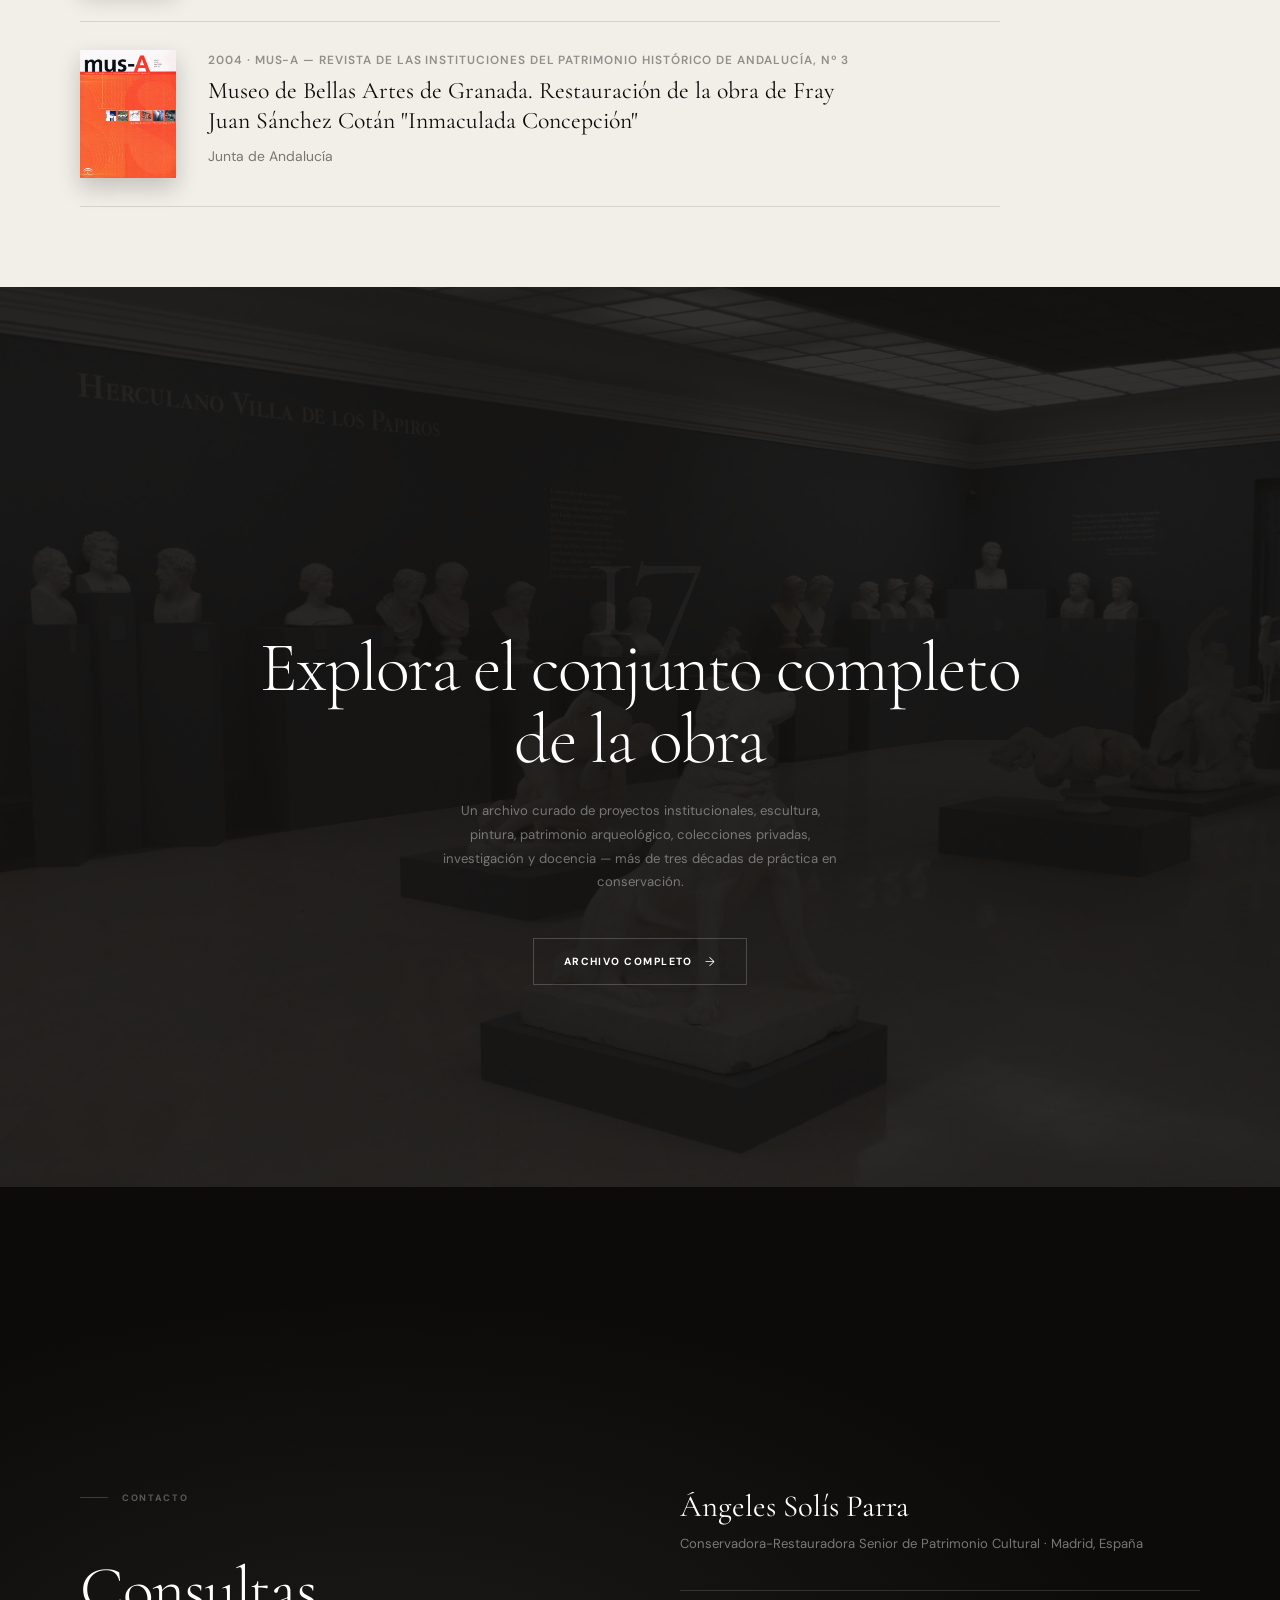
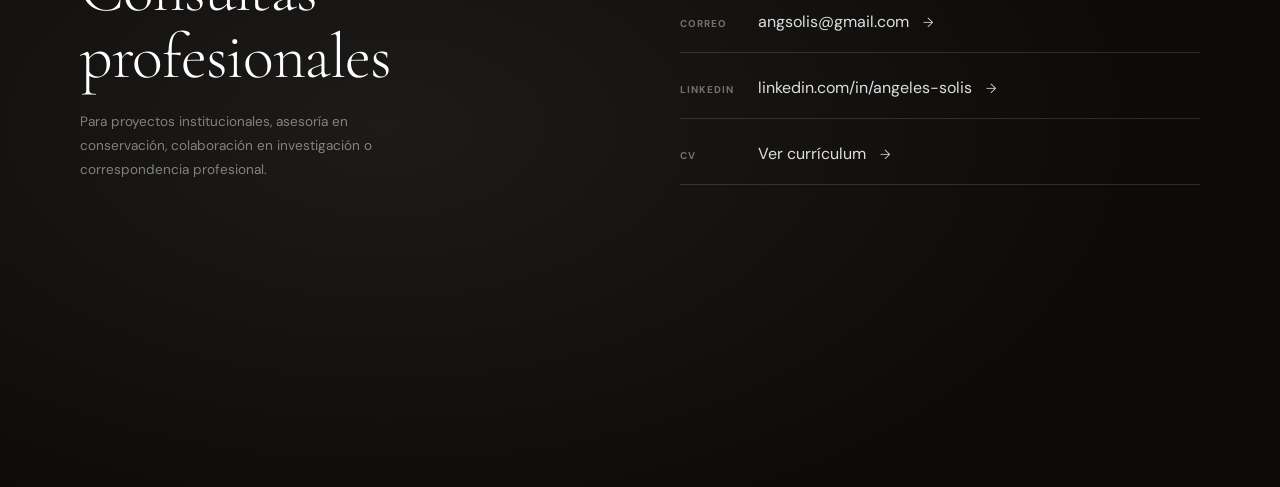
==== commit 6617ad3e: "Finalize Ángeles Solís portfolio content Co-Authored-By: Claude Sonnet 5 <noreply@anthropic.com>" ====
--- a/index.html
+++ b/index.html
@@ -10,7 +10,7 @@
   <link rel="preconnect" href="https://fonts.gstatic.com" crossorigin>
   <link href="https://fonts.googleapis.com/css2?family=Cormorant+Garamond:ital,wght@0,300;0,400;0,500;1,300;1,400&family=DM+Sans:opsz,wght@9..40,300;9..40,400;9..40,500;9..40,600&display=swap" rel="stylesheet">
 
-  <link rel="stylesheet" href="assets/css/style.css?v=12">
+  <link rel="stylesheet" href="assets/css/style.css?v=14">
 </head>
 <body>
 
@@ -144,7 +144,7 @@
                 <img src="assets/images/proj-vaciados-rabasf-hero.jpg" alt="Colección de vaciados RABASF" loading="lazy">
               </div>
               <div class="project-card__body">
-                <span class="project-card__meta">Escultura · 2001–2006</span>
+                <span class="project-card__meta">Escultura · 2001–2026</span>
                 <h3>Real Academia de Bellas Artes de San Fernando</h3>
                 <span class="project-card__link">Más información</span>
               </div>
@@ -416,6 +416,10 @@
           <a href="https://linkedin.com/in/angeles-solis" class="contact__link">
             <span class="contact__link-label">LinkedIn</span>
             linkedin.com/in/angeles-solis <span class="btn-arrow">→</span>
+          </a>
+          <a href="assets/cv/angeles-solis-cv.pdf" target="_blank" rel="noopener" class="contact__link">
+            <span class="contact__link-label">CV</span>
+            Ver currículum <span class="btn-arrow">→</span>
           </a>
         </div>
       </div>
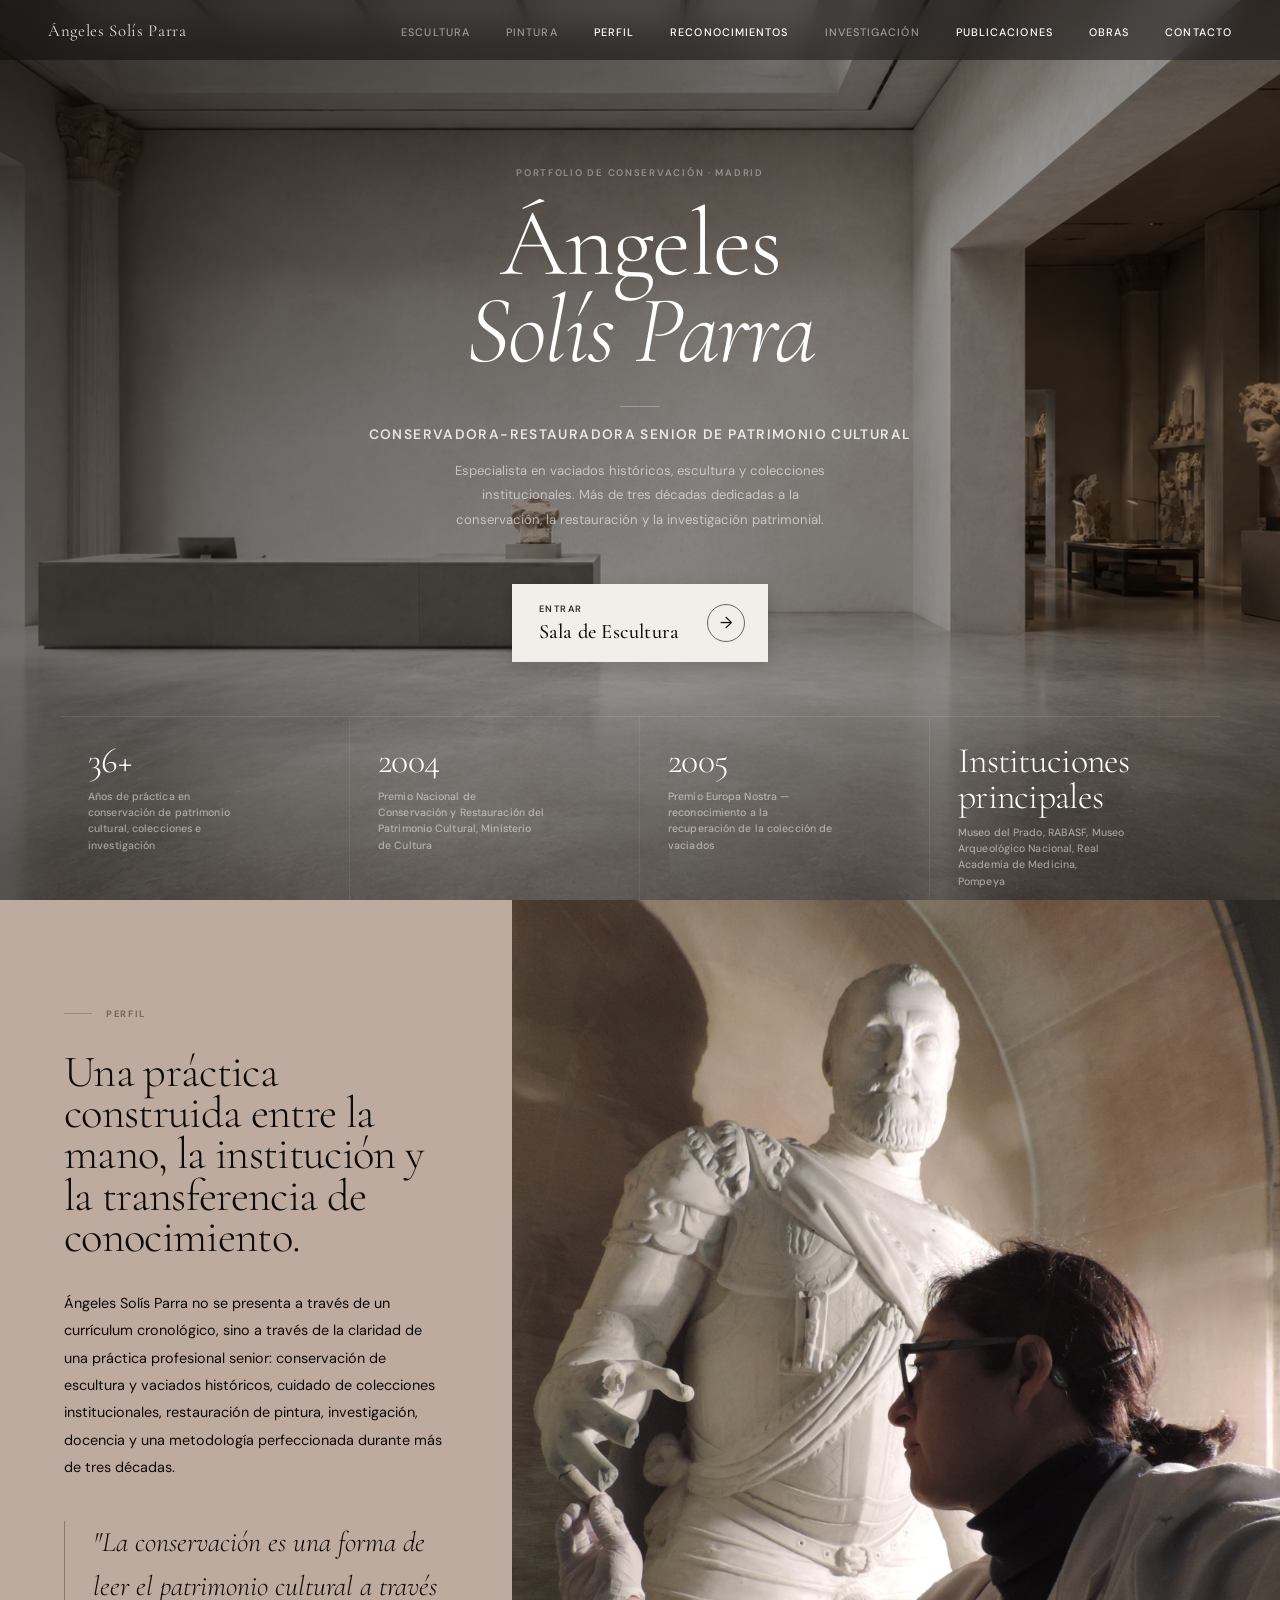
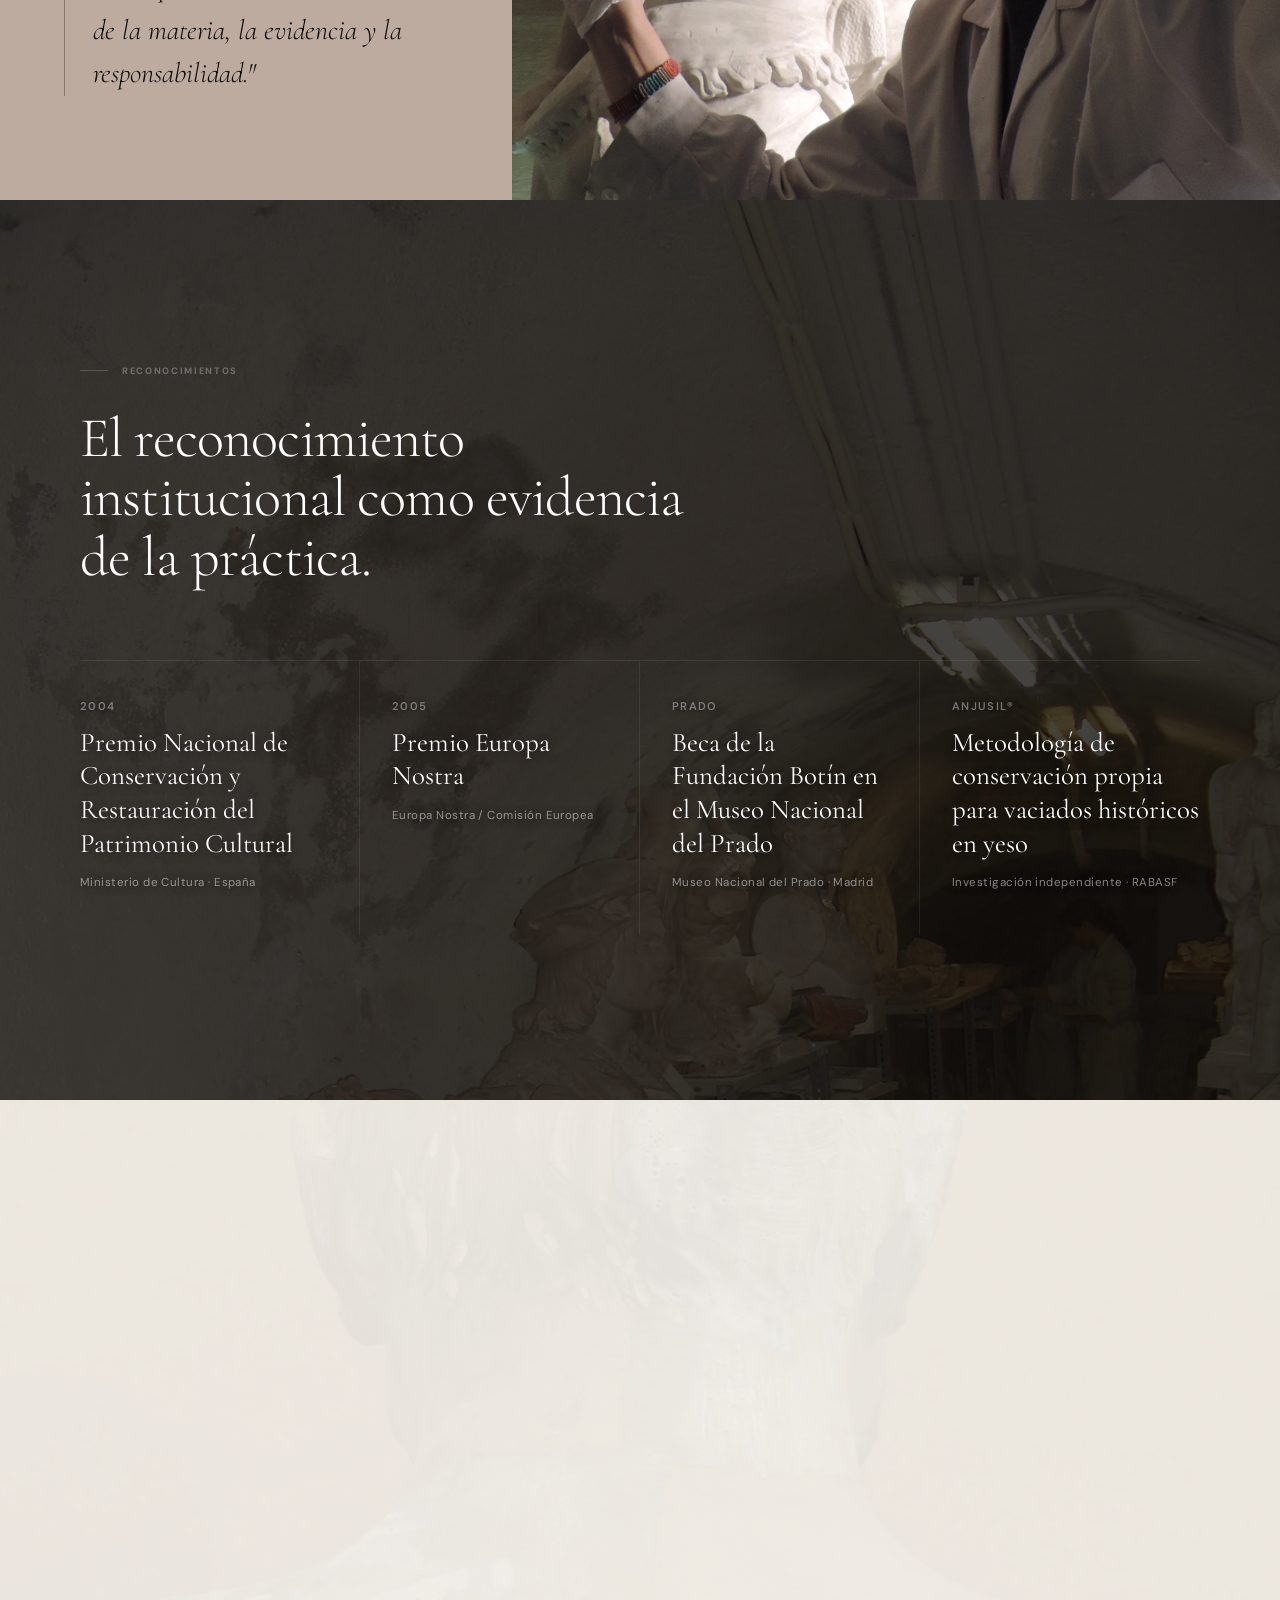
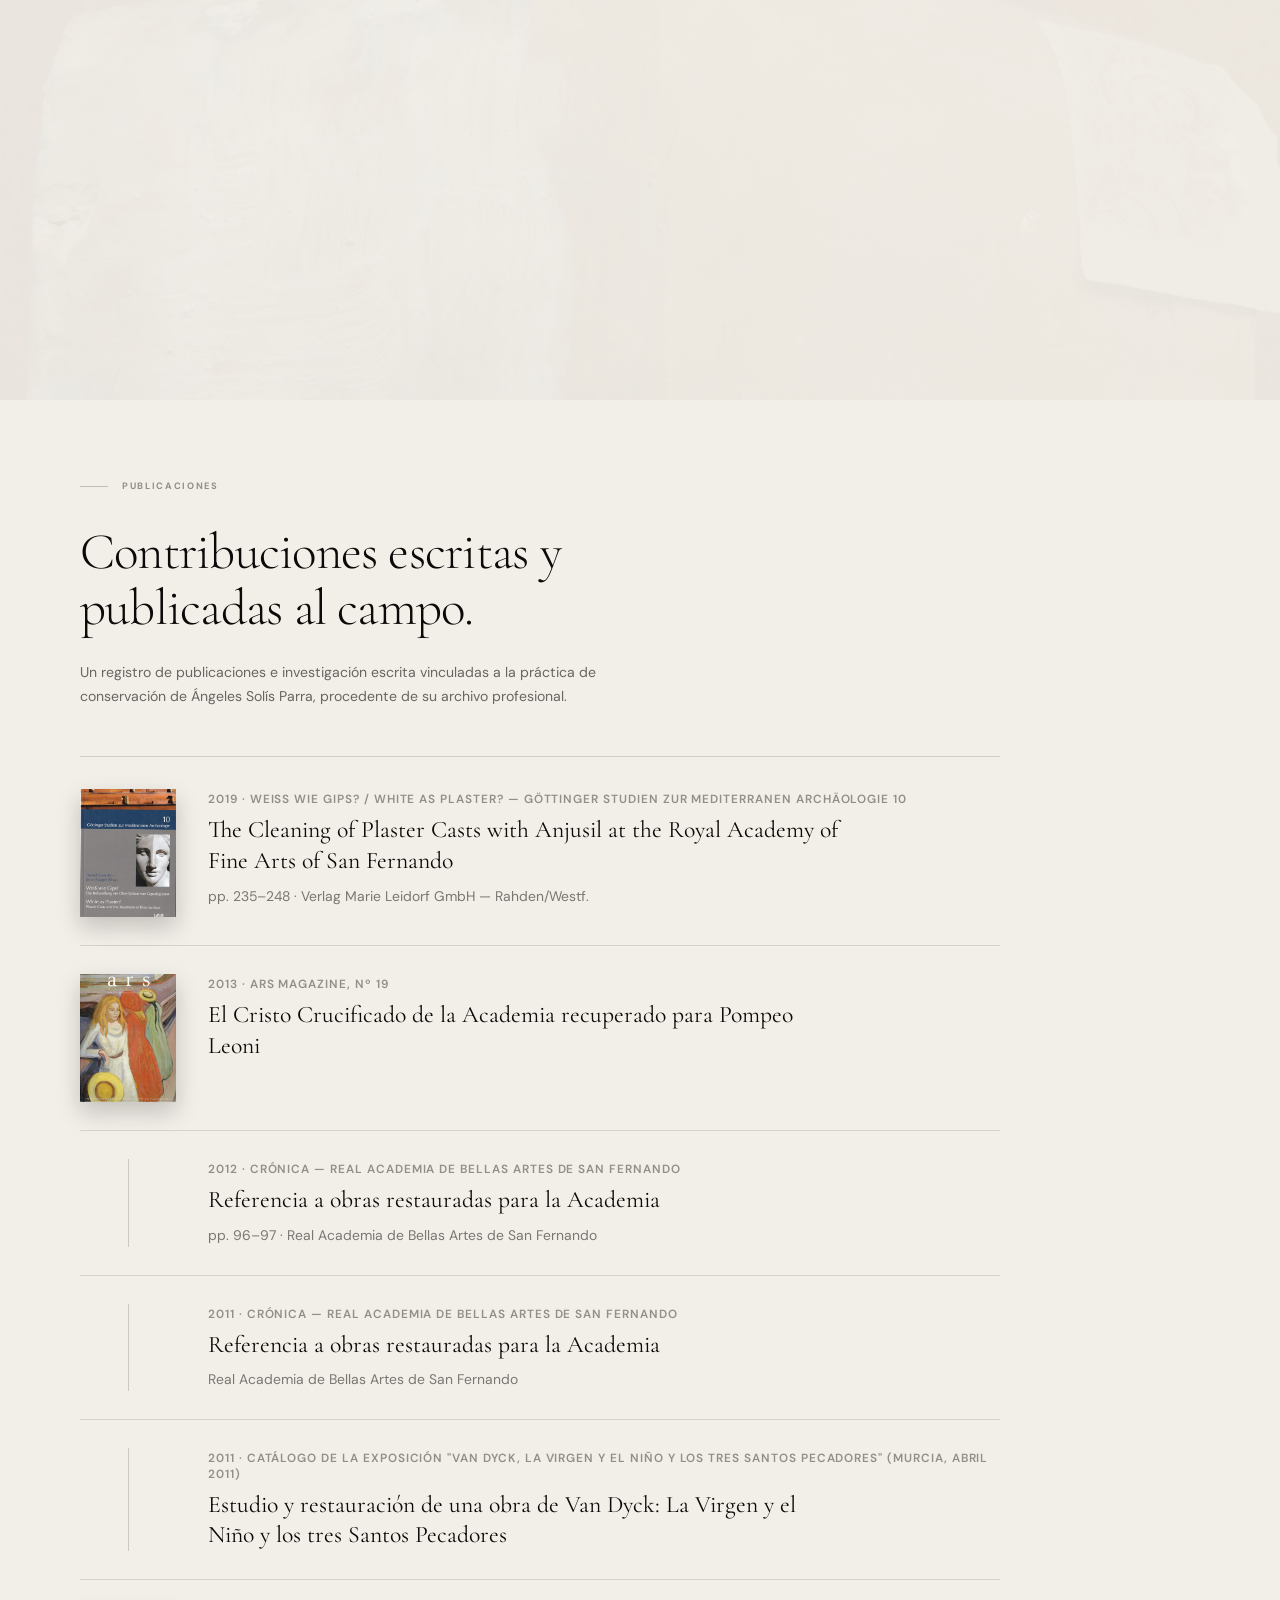
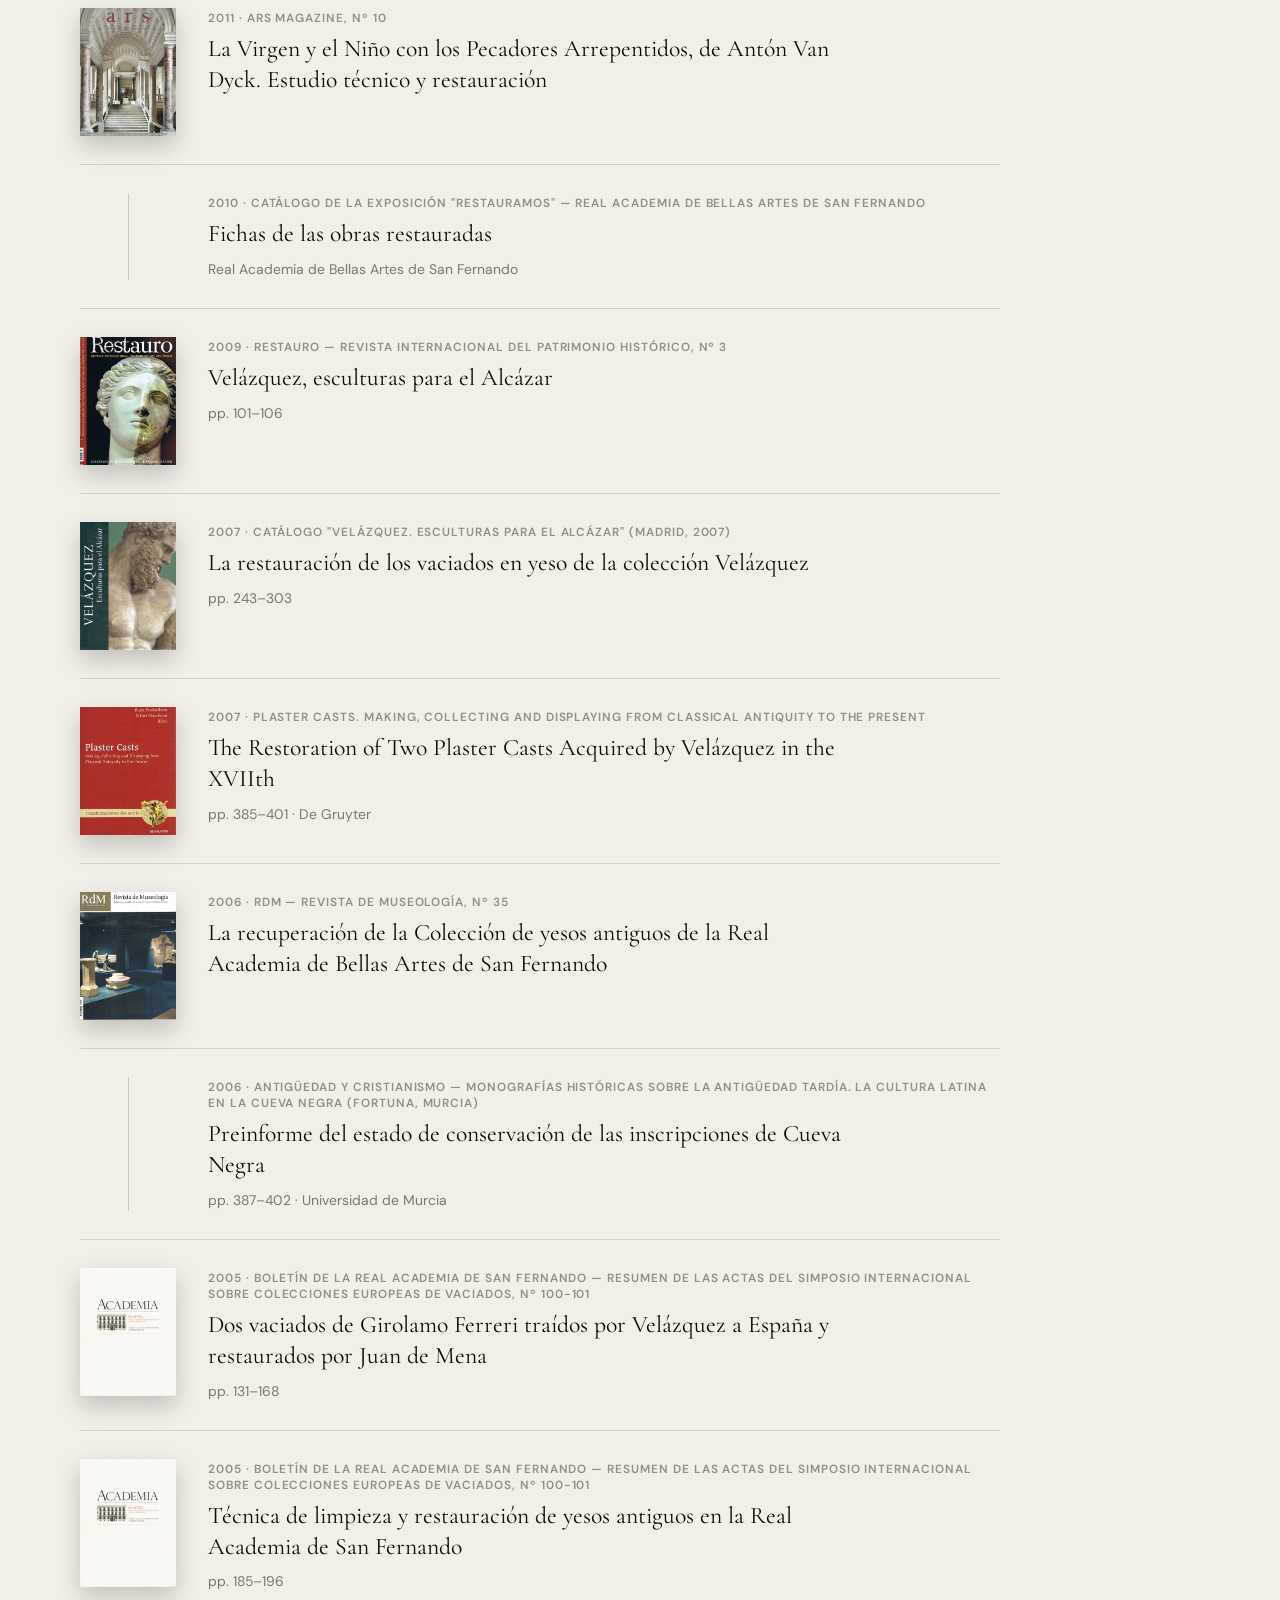
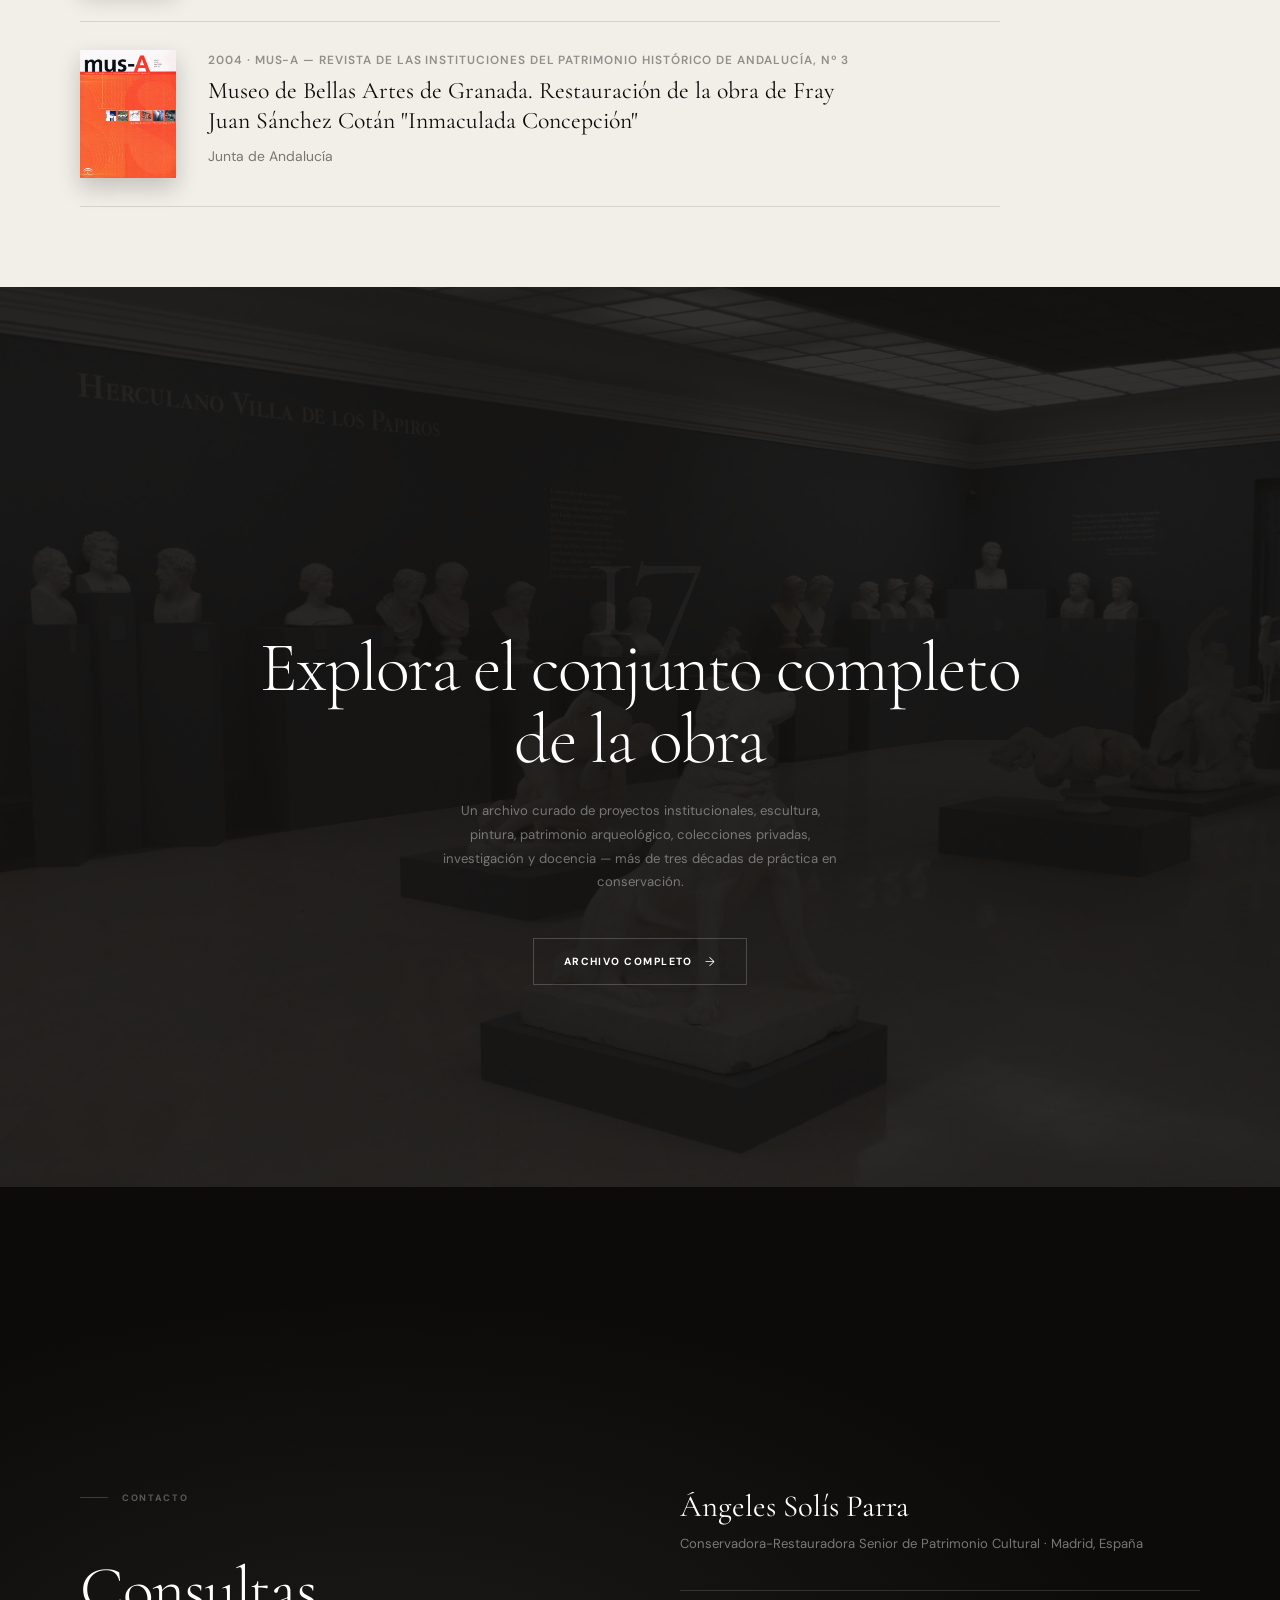
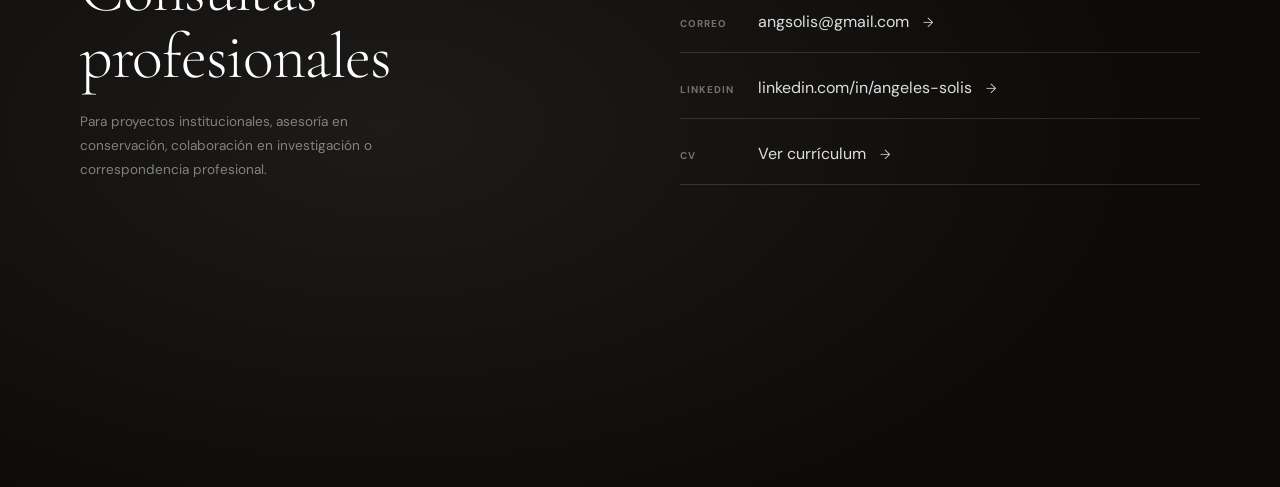
==== commit 4823f9b6: "Fix mobile room clipping and improve portfolio navigation cues" ====
--- a/index.html
+++ b/index.html
@@ -267,6 +267,8 @@
           </div>
 
         </div><!-- /.room__layout -->
+
+        <a href="#about" class="room-continue">Sigue explorando <span aria-hidden="true">↓</span></a>
 
         <button class="room-nav room-nav--left"
           data-to="rp-vaciados"
--- a/assets/css/style.css
+++ b/assets/css/style.css
@@ -527,6 +527,54 @@
 #rp-vaciados .room-nav .room-nav__name,
 #rp-pintura  .room-nav .room-nav__name {
   font-size: clamp(1rem, 1.4vw, 1.5rem);
+}
+
+/* Forward actions: a solid editorial placard, without motion.
+   Keep room navigation within its existing space above the heading. */
+#room-stage .home-enter-wrap .room-nav,
+#rp-vaciados .room-nav--right {
+  background: var(--ivory);
+  border: 1px solid var(--ivory);
+  color: var(--ink);
+  box-shadow: 0 4px 16px rgba(0,0,0,0.18);
+}
+#rp-vaciados .room-nav--right {
+  display: grid;
+  grid-template-columns: minmax(0, 1fr) auto;
+  grid-template-rows: auto auto;
+  gap: 4px 8px;
+  padding: 10px 8px;
+  text-align: left;
+  align-items: center;
+  max-width: calc(50% - 20px);
+}
+#room-stage :is(.home-enter-wrap .room-nav, #rp-vaciados .room-nav--right) .room-nav__dest {
+  color: var(--stone);
+}
+#room-stage :is(.home-enter-wrap .room-nav, #rp-vaciados .room-nav--right) .room-nav__name {
+  color: var(--ink);
+  font-weight: 500;
+  transition: none;
+}
+#room-stage :is(.home-enter-wrap .room-nav, #rp-vaciados .room-nav--right) .room-nav__arrow {
+  color: var(--ink);
+  border-color: var(--warm-mid);
+  transform: none;
+}
+#rp-vaciados .room-nav--right .room-nav__arrow {
+  grid-column: 2;
+  grid-row: 1 / 3;
+  align-self: center;
+}
+#room-stage :is(.home-enter-wrap .room-nav, #rp-vaciados .room-nav--right):hover {
+  background: var(--paper);
+}
+#room-stage :is(.home-enter-wrap .room-nav, #rp-vaciados .room-nav--right):hover .room-nav__name {
+  letter-spacing: 0.01em;
+}
+#room-stage :is(.home-enter-wrap .room-nav, #rp-vaciados .room-nav--right):focus-visible {
+  outline: 2px solid var(--ivory);
+  outline-offset: 4px;
 }
 
 .room__layout { display: contents; }
@@ -2240,10 +2288,15 @@
   .site-nav__brand { font-size: 0.8rem; }
   .site-nav nav { width: min(300px, 86vw); padding: calc(var(--nav-h) + 12px) 24px 24px; }
 
-  /* Density pass: #room-stage is overflow:hidden (fixed, tied
-     to the video-transition system) so on short mobile viewports
-     every zone must genuinely fit — no internal scroll available. */
-  #rp-home .rp-content { padding: calc(var(--nav-h) + 20px) 24px 0; }
+  /* Let the active mobile room grow with its content on short screens.
+     Inactive panels and the video stage retain their overlay positioning. */
+  #room-stage:has(.room-panel.is-active) { height: auto; min-height: 100svh; }
+  #room-stage > .room-panel.is-active { position: relative; }
+  #rp-home .rp-content {
+    position: relative;
+    min-height: 100svh;
+    padding: calc(var(--nav-h) + 20px) 24px calc(24px + env(safe-area-inset-bottom, 0px));
+  }
   .home-eyebrow { margin-bottom: 12px; }
   .home-name { font-size: 3.2rem; margin-bottom: 16px; }
   .home-role-rule { margin: 2px 0 12px; }
@@ -2254,7 +2307,9 @@
 
   #rp-vaciados .rp-content,
   #rp-pintura  .rp-content {
-    padding: calc(var(--nav-h) + 88px) 20px 24px 20px;
+    position: relative;
+    min-height: 100svh;
+    padding: calc(var(--nav-h) + 88px) 20px calc(24px + env(safe-area-inset-bottom, 0px)) 20px;
     row-gap: 12px;
   }
 
@@ -2322,3 +2377,42 @@
   .recognition__grid { grid-template-columns: 1fr; }
   .recognition__item { border-right: none !important; padding-left: 0 !important; border-top: 1px solid rgba(255,255,255,0.07); }
 }
+
+/* Continue from Painting into the rest of the portfolio. */
+.room-continue {
+  position: absolute;
+  bottom: 8px;
+  left: 60px;
+  right: 60px;
+  display: flex;
+  justify-content: center;
+  align-items: center;
+  gap: 12px;
+  min-height: 44px;
+  padding: 10px 16px;
+  color: var(--ivory);
+  font-size: 0.85rem;
+  font-weight: 500;
+  text-align: center;
+}
+.room-continue:hover { color: var(--white); }
+.room-panel.is-active .room-continue span {
+  animation: room-continue-arrow 2.4s ease-in-out infinite;
+}
+@keyframes room-continue-arrow {
+  0%, 100% { transform: translateY(0); }
+  50% { transform: translateY(4px); }
+}
+@media (prefers-reduced-motion: reduce) {
+  .room-panel.is-active .room-continue span { animation: none; }
+}
+.room-continue:focus-visible { outline: 2px solid var(--ivory); outline-offset: 3px; }
+@media (max-width: 640px) {
+  .room-continue { position: static; grid-column: 1 / -1; margin-top: 8px; }
+}
+@media (min-width: 641px) and (max-width: 900px) {
+  #room-stage:has(#rp-pintura.is-active) { height: auto; min-height: 100svh; }
+  #rp-pintura.is-active { position: relative; }
+  #rp-pintura .rp-content { position: relative; min-height: 100svh; }
+  .room-continue { position: static; grid-column: 1 / -1; }
+}
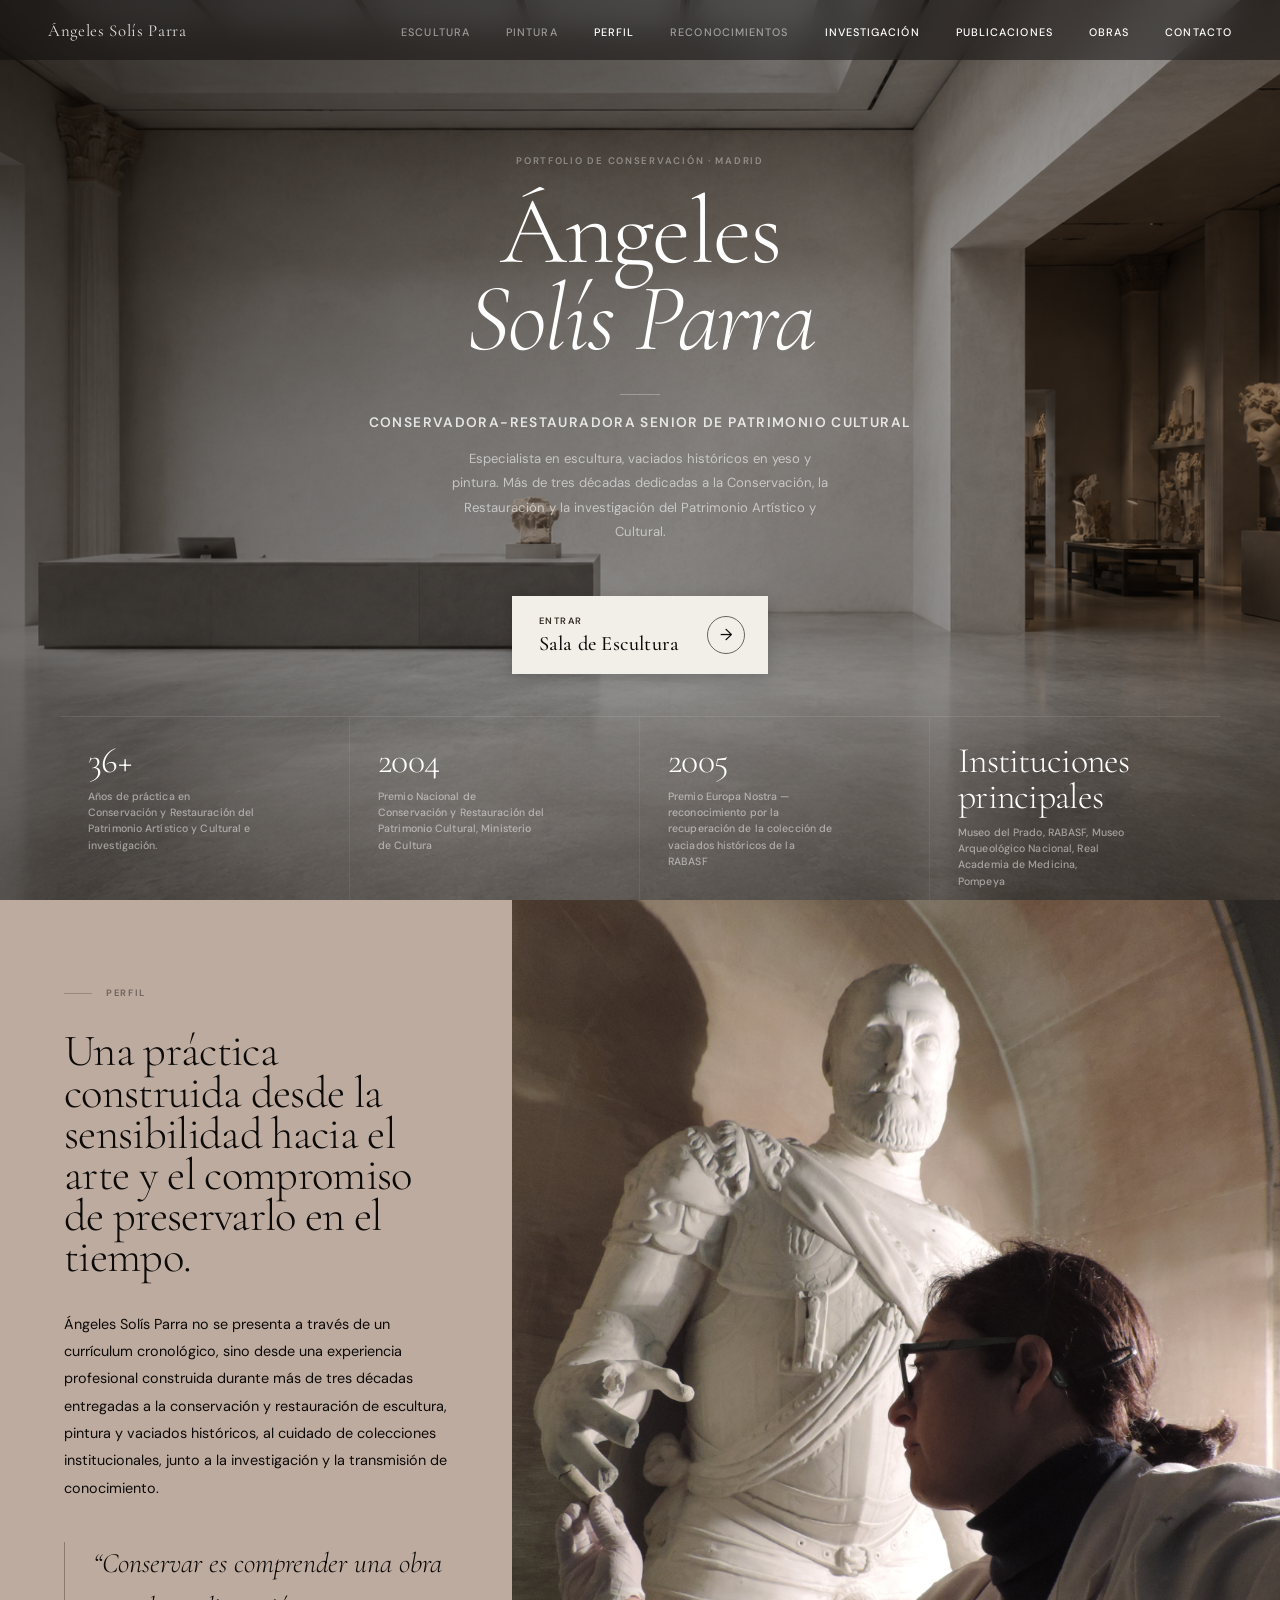
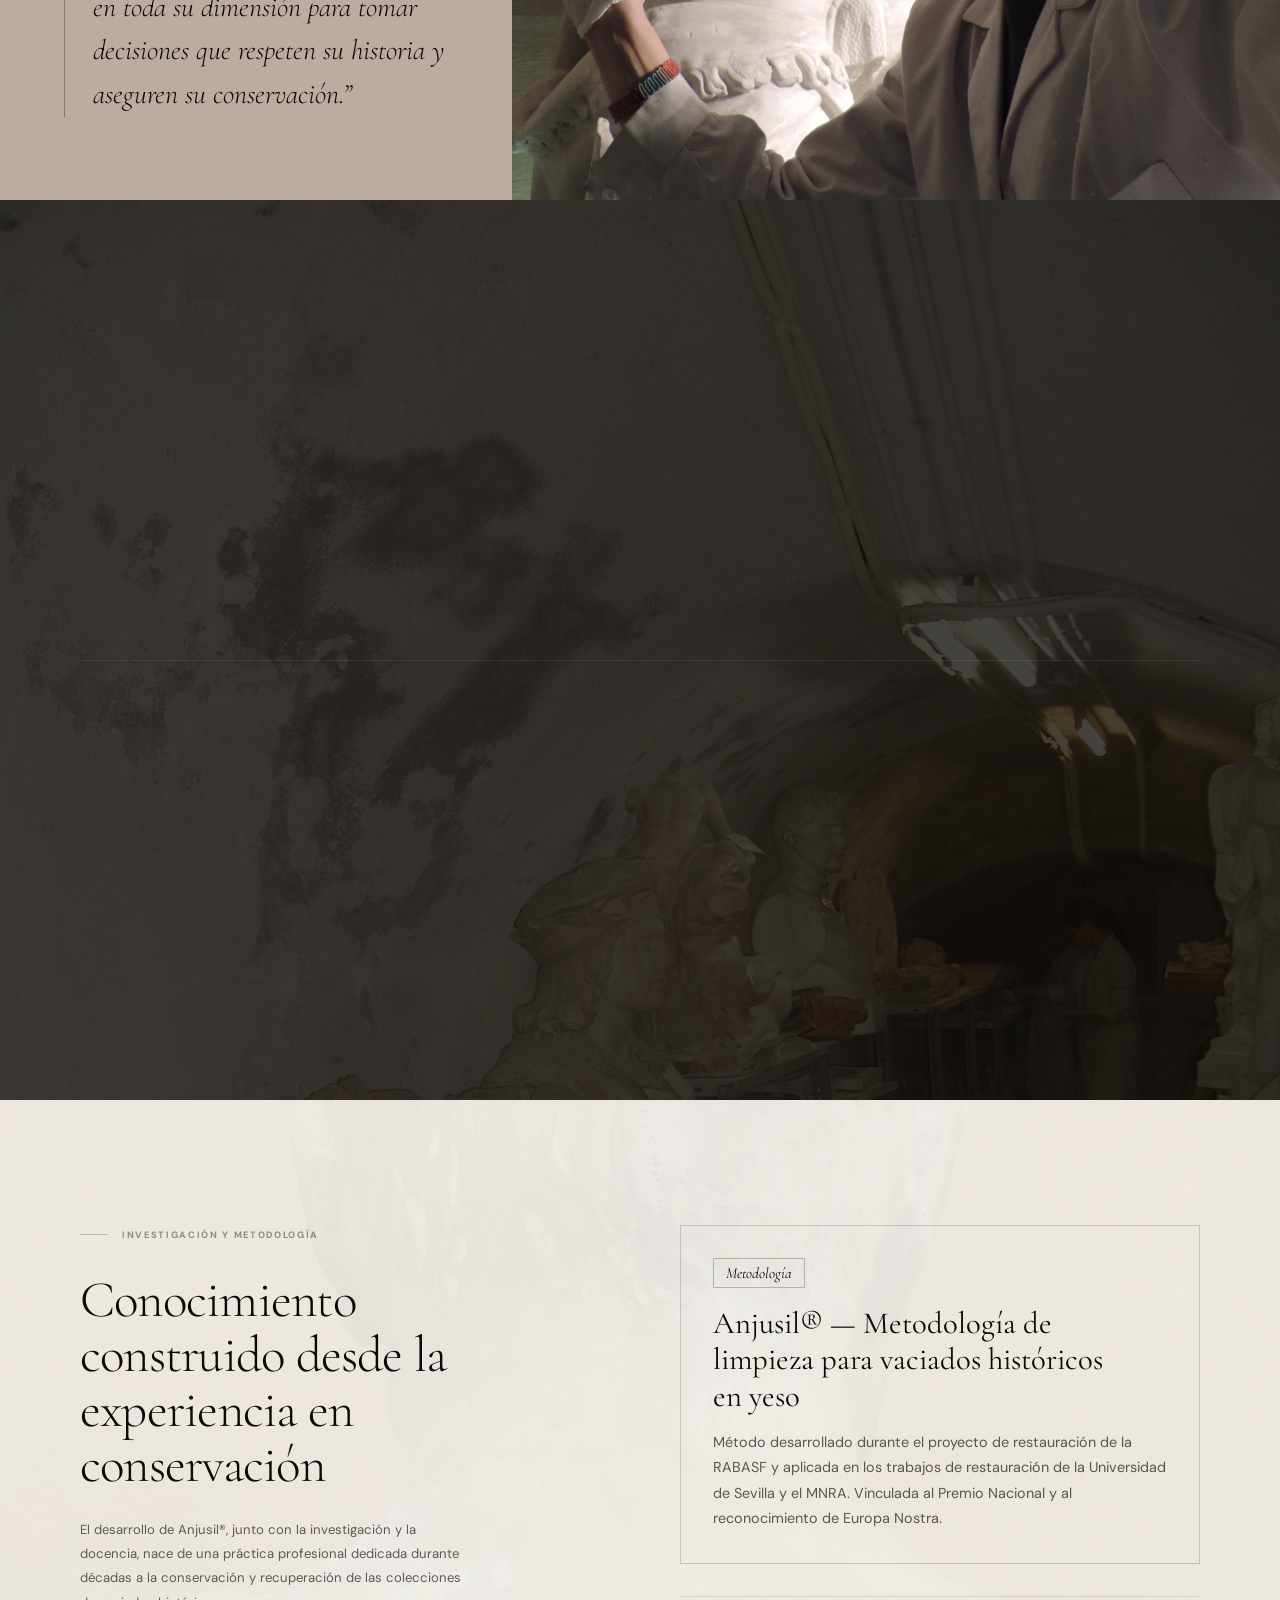
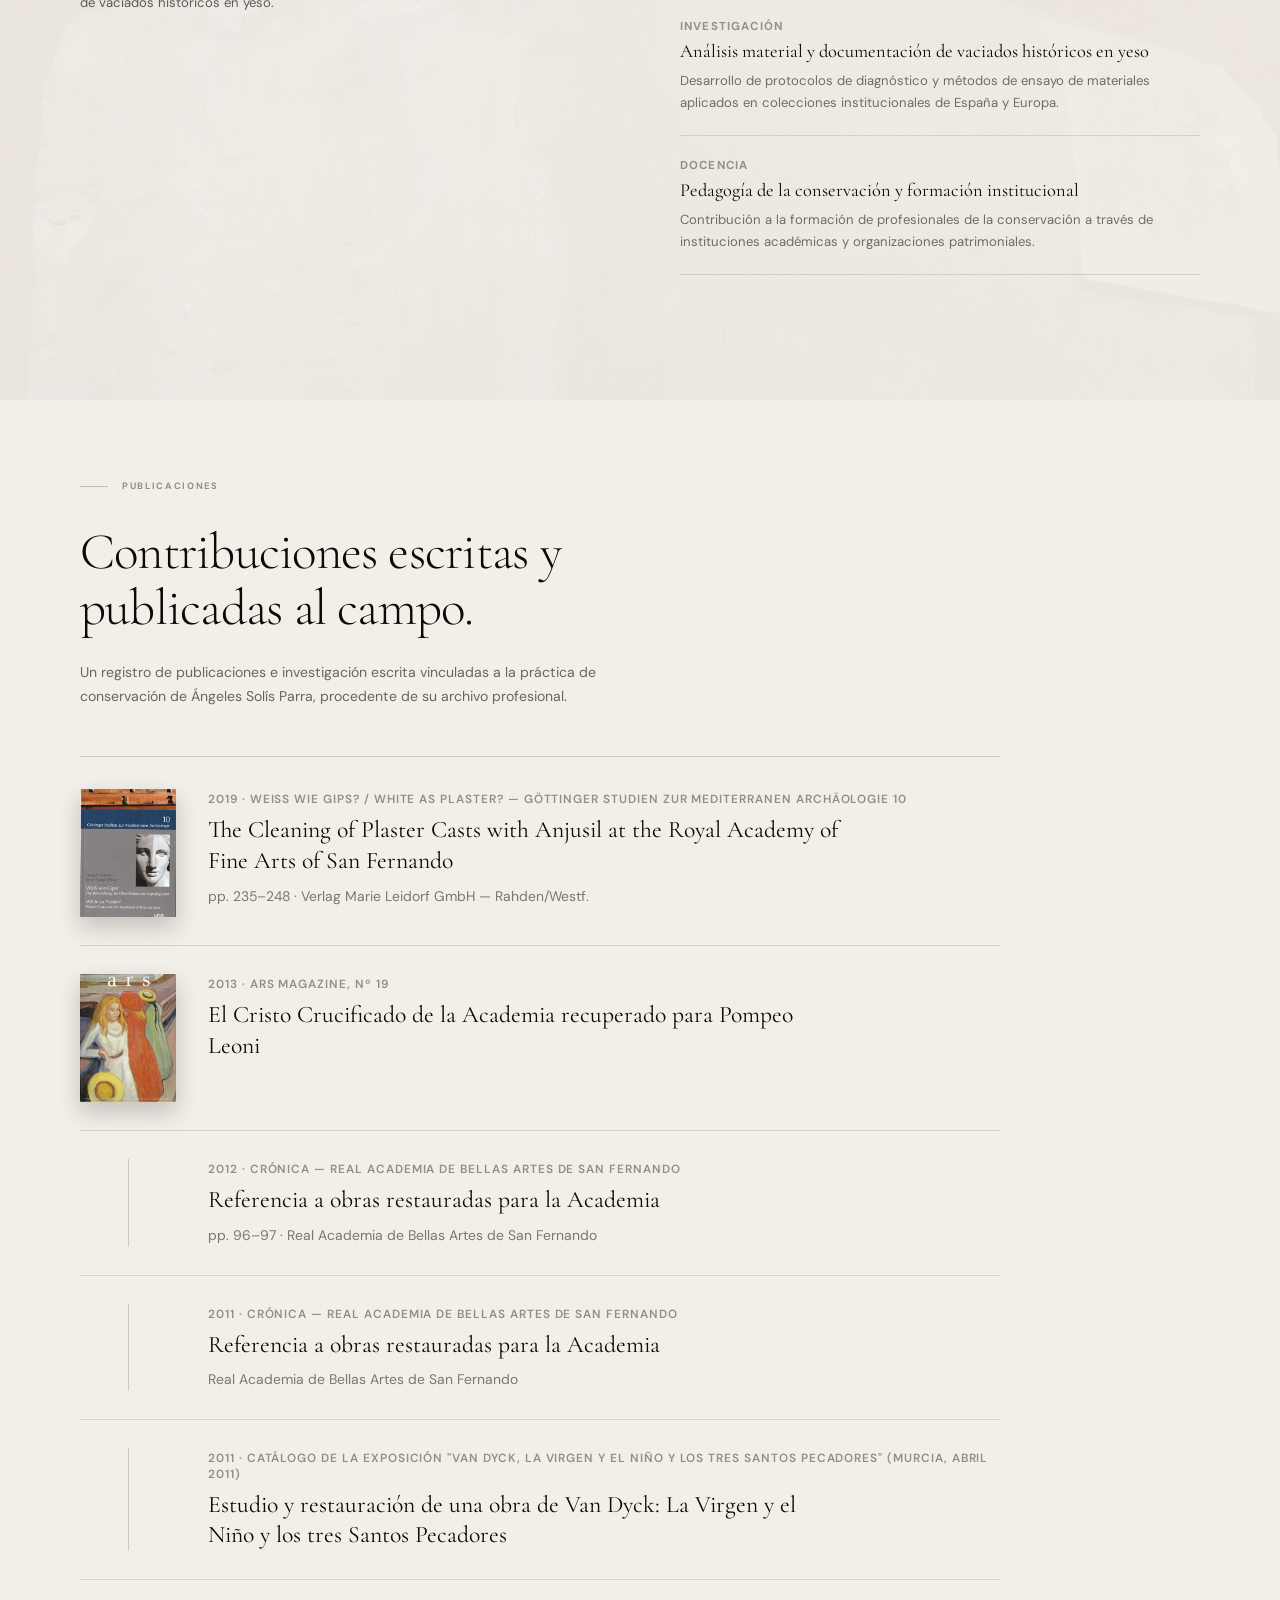
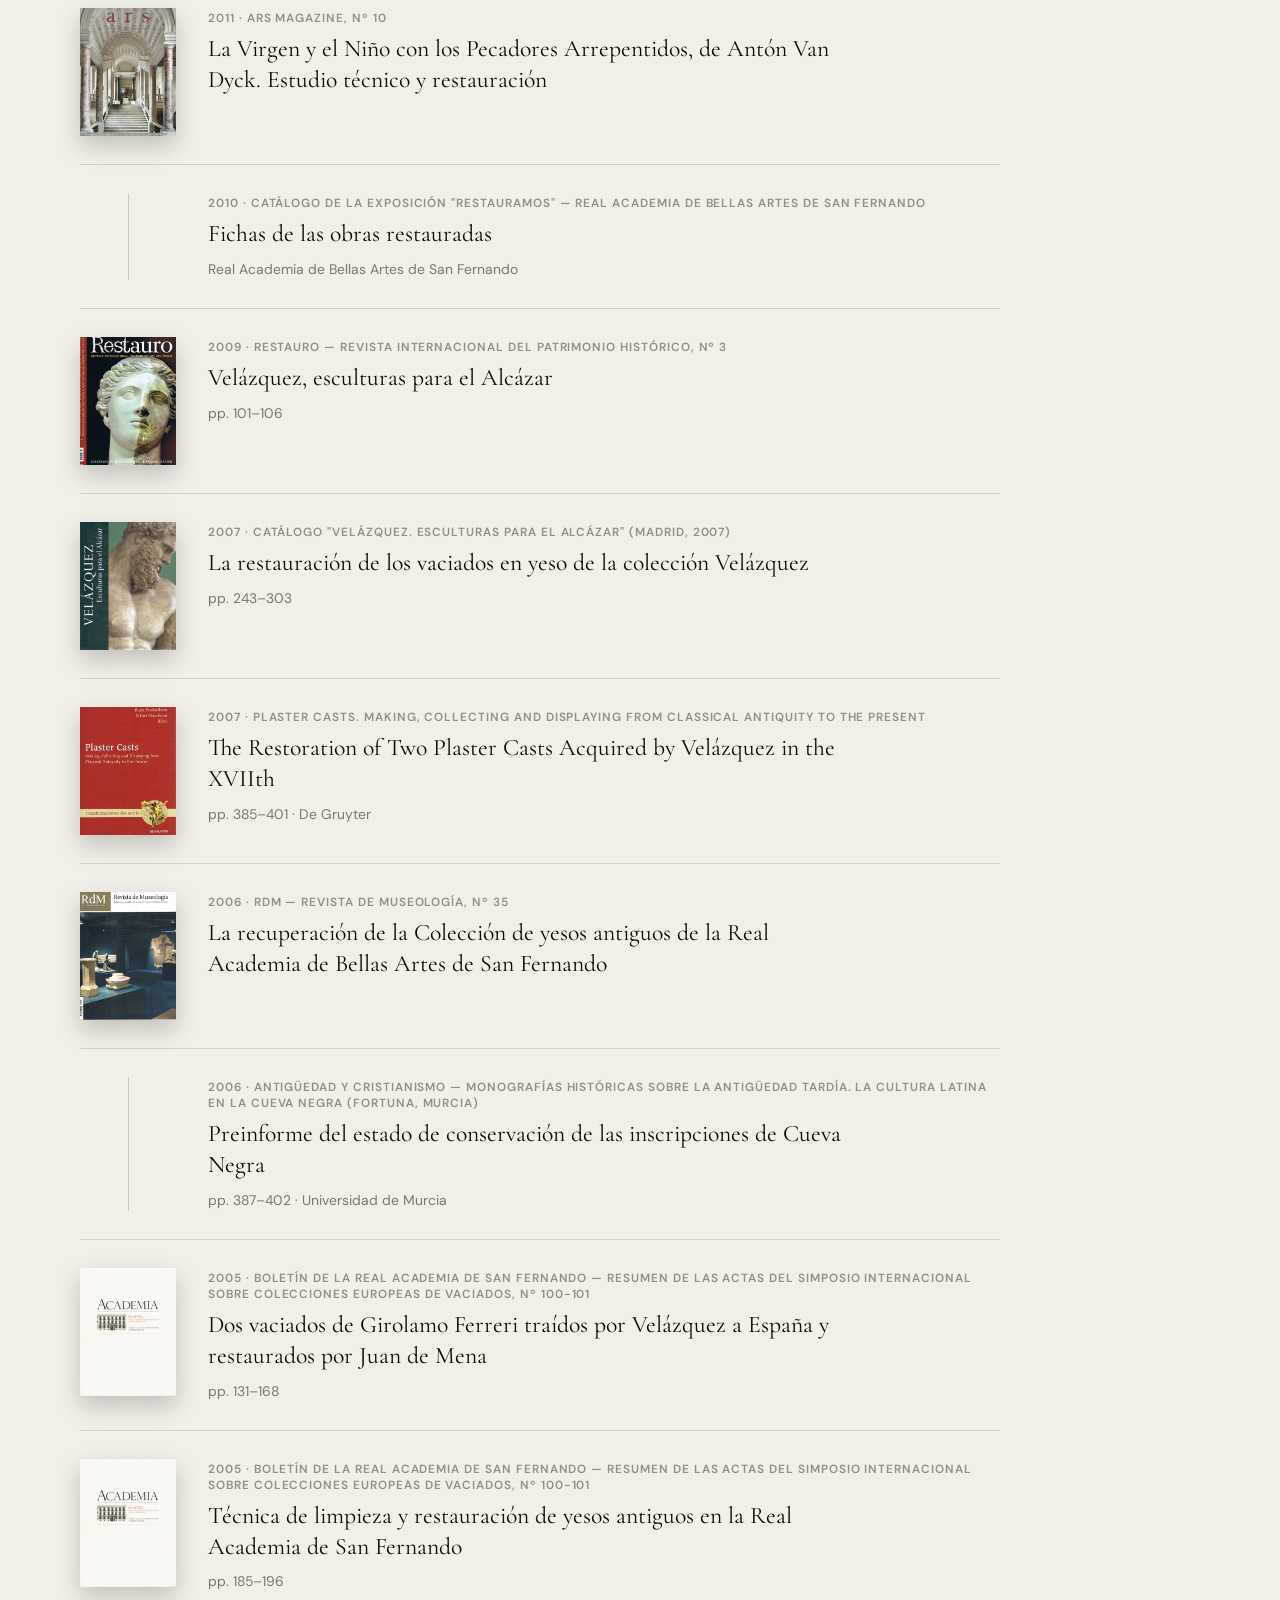
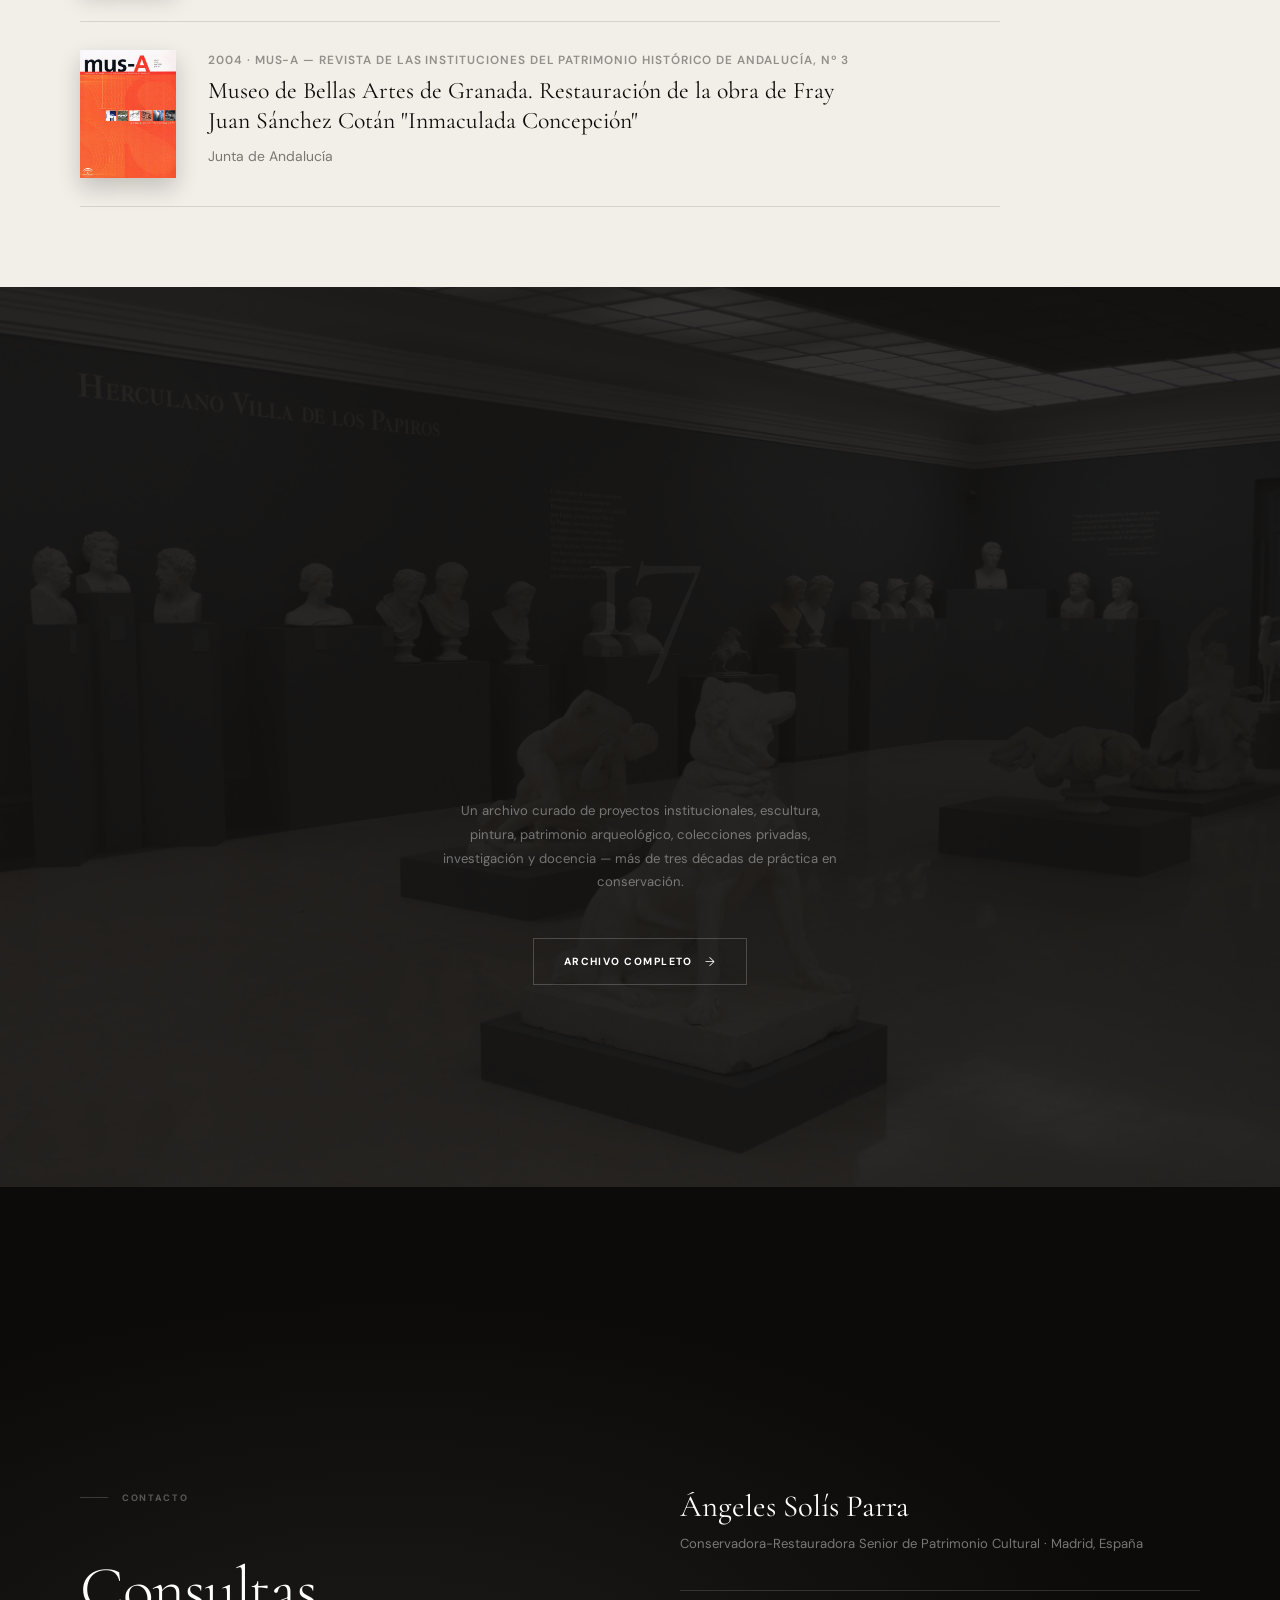
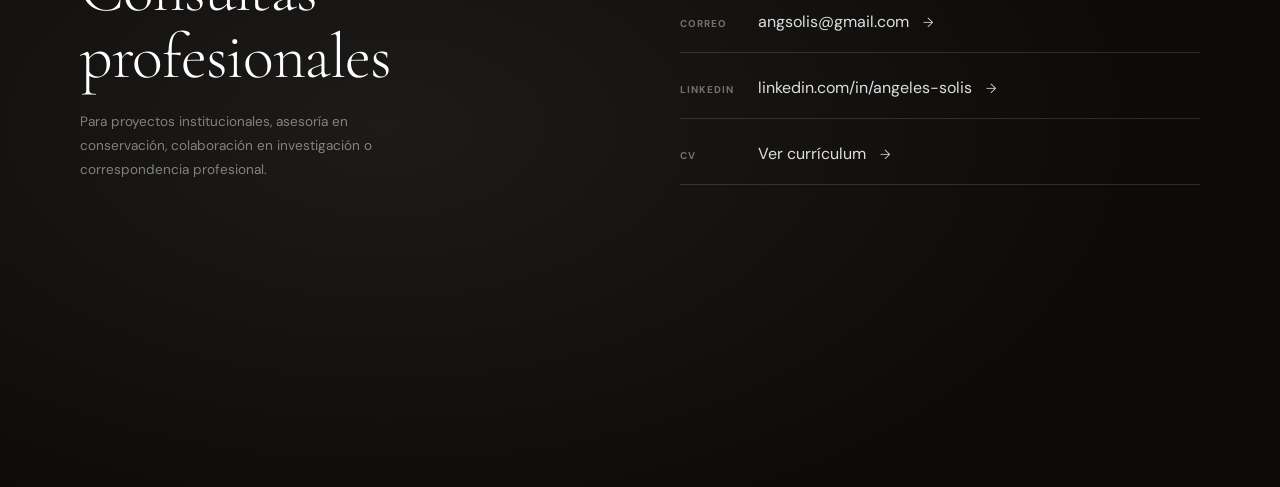
==== commit da547f7a: "Apply client editorial revisions and add private collection examples" ====
--- a/index.html
+++ b/index.html
@@ -10,7 +10,7 @@
   <link rel="preconnect" href="https://fonts.gstatic.com" crossorigin>
   <link href="https://fonts.googleapis.com/css2?family=Cormorant+Garamond:ital,wght@0,300;0,400;0,500;1,300;1,400&family=DM+Sans:opsz,wght@9..40,300;9..40,400;9..40,500;9..40,600&display=swap" rel="stylesheet">
 
-  <link rel="stylesheet" href="assets/css/style.css?v=14">
+  <link rel="stylesheet" href="assets/css/style.css?v=15">
 </head>
 <body>
 
@@ -70,7 +70,7 @@
             </h1>
             <div class="home-role-rule" aria-hidden="true"></div>
             <p class="home-role">Conservadora-Restauradora Senior de Patrimonio Cultural</p>
-            <p class="home-desc">Especialista en vaciados históricos, escultura y colecciones institucionales. Más de tres décadas dedicadas a la conservación, la restauración y la investigación patrimonial.</p>
+            <p class="home-desc">Especialista en escultura, vaciados históricos en yeso y pintura. Más de tres décadas dedicadas a la Conservación, la Restauración y la investigación del Patrimonio Artístico y Cultural.</p>
           </div>
 
           <div class="home-enter-wrap">
@@ -91,7 +91,7 @@
         <div class="home-stats">
           <div class="home-stat">
             <strong>36+</strong>
-            <span>Años de práctica en conservación de patrimonio cultural, colecciones e investigación</span>
+            <span>Años de práctica en Conservación y Restauración del Patrimonio Artístico y Cultural e investigación.</span>
           </div>
           <div class="home-stat">
             <strong>2004</strong>
@@ -99,7 +99,7 @@
           </div>
           <div class="home-stat">
             <strong>2005</strong>
-            <span>Premio Europa Nostra — reconocimiento a la recuperación de la colección de vaciados</span>
+            <span>Premio Europa Nostra — reconocimiento por la recuperación de la colección de vaciados históricos de la RABASF</span>
           </div>
           <div class="home-stat">
             <strong>Instituciones principales</strong>
@@ -300,10 +300,10 @@
   <section id="about" class="scroll-section scroll-section--warm" aria-labelledby="about-heading">
     <div class="about__content">
       <p class="s-eyebrow" data-reveal="0">Perfil</p>
-      <h2 class="about__heading" id="about-heading" data-reveal="1">Una práctica construida entre la mano, la institución y la transferencia de conocimiento.</h2>
-      <p class="about__body" data-reveal="2">Ángeles Solís Parra no se presenta a través de un currículum cronológico, sino a través de la claridad de una práctica profesional senior: conservación de escultura y vaciados históricos, cuidado de colecciones institucionales, restauración de pintura, investigación, docencia y una metodología perfeccionada durante más de tres décadas.</p>
+      <h2 class="about__heading" id="about-heading" data-reveal="1">Una práctica construida desde la sensibilidad hacia el arte y el compromiso de preservarlo en el tiempo.</h2>
+      <p class="about__body" data-reveal="2">Ángeles Solís Parra no se presenta a través de un currículum cronológico, sino desde una experiencia profesional construida durante más de tres décadas entregadas a la conservación y restauración de escultura, pintura y vaciados históricos, al cuidado de colecciones institucionales, junto a la investigación y la transmisión de conocimiento.</p>
       <blockquote class="about__quote" data-reveal="3">
-        "La conservación es una forma de leer el patrimonio cultural a través de la materia, la evidencia y la responsabilidad."
+        “Conservar es comprender una obra en toda su dimensión para tomar decisiones que respeten su historia y aseguren su conservación.”
       </blockquote>
     </div>
     <div class="about__photo" aria-hidden="true">
@@ -315,7 +315,7 @@
   <section id="recognition" class="scroll-section scroll-section--black" aria-labelledby="recognition-heading">
     <div class="recognition__content">
       <p class="s-eyebrow" data-reveal="0">Reconocimientos</p>
-      <h2 class="recognition__heading" id="recognition-heading" data-reveal="1">El reconocimiento institucional como evidencia de la práctica.</h2>
+      <h2 class="recognition__heading" id="recognition-heading" data-reveal="1">El reconocimiento institucional como reflejo de una trayectoria.</h2>
       <div class="recognition__grid">
         <div class="recognition__item recognition__item--emphasis" data-reveal="1">
           <p class="recognition__year-ghost">2004</p>
@@ -346,14 +346,14 @@
     <div class="research__content">
       <div class="research__left">
         <p class="s-eyebrow" data-reveal="0">Investigación y Metodología</p>
-        <h2 class="research__heading" id="research-heading" data-reveal="1">Conocimiento generado desde la práctica de la conservación.</h2>
-        <p class="research__body" data-reveal="2">El desarrollo de Anjusil®, la publicación de investigación y la integración de la docencia dentro de la práctica institucional de conservación reflejan una carrera comprometida con la transferencia de conocimiento especializado.</p>
+        <h2 class="research__heading" id="research-heading" data-reveal="1">Conocimiento construido desde la experiencia en conservación</h2>
+        <p class="research__body" data-reveal="2">El desarrollo de Anjusil®, junto con la investigación y la docencia, nace de una práctica profesional dedicada durante décadas a la conservación y recuperación de las colecciones de vaciados históricos en yeso.</p>
       </div>
       <div class="research__items" data-reveal="2">
         <div class="research__feature">
           <span class="research__feature-label">Metodología</span>
           <p class="research__feature-title">Anjusil® — Metodología de limpieza para vaciados históricos en yeso</p>
-          <p class="research__feature-desc">Desarrollada por Ángeles Solís Parra durante el proyecto de restauración de la RABASF y aplicada en los trabajos de restauración de la Universidad de Sevilla y el MNRA. Vinculada al Premio Nacional y al reconocimiento de Europa Nostra.</p>
+          <p class="research__feature-desc">Método desarrollado durante el proyecto de restauración de la RABASF y aplicada en los trabajos de restauración de la Universidad de Sevilla y el MNRA. Vinculada al Premio Nacional y al reconocimiento de Europa Nostra.</p>
         </div>
         <div class="research__secondary">
           <div class="research__item">
